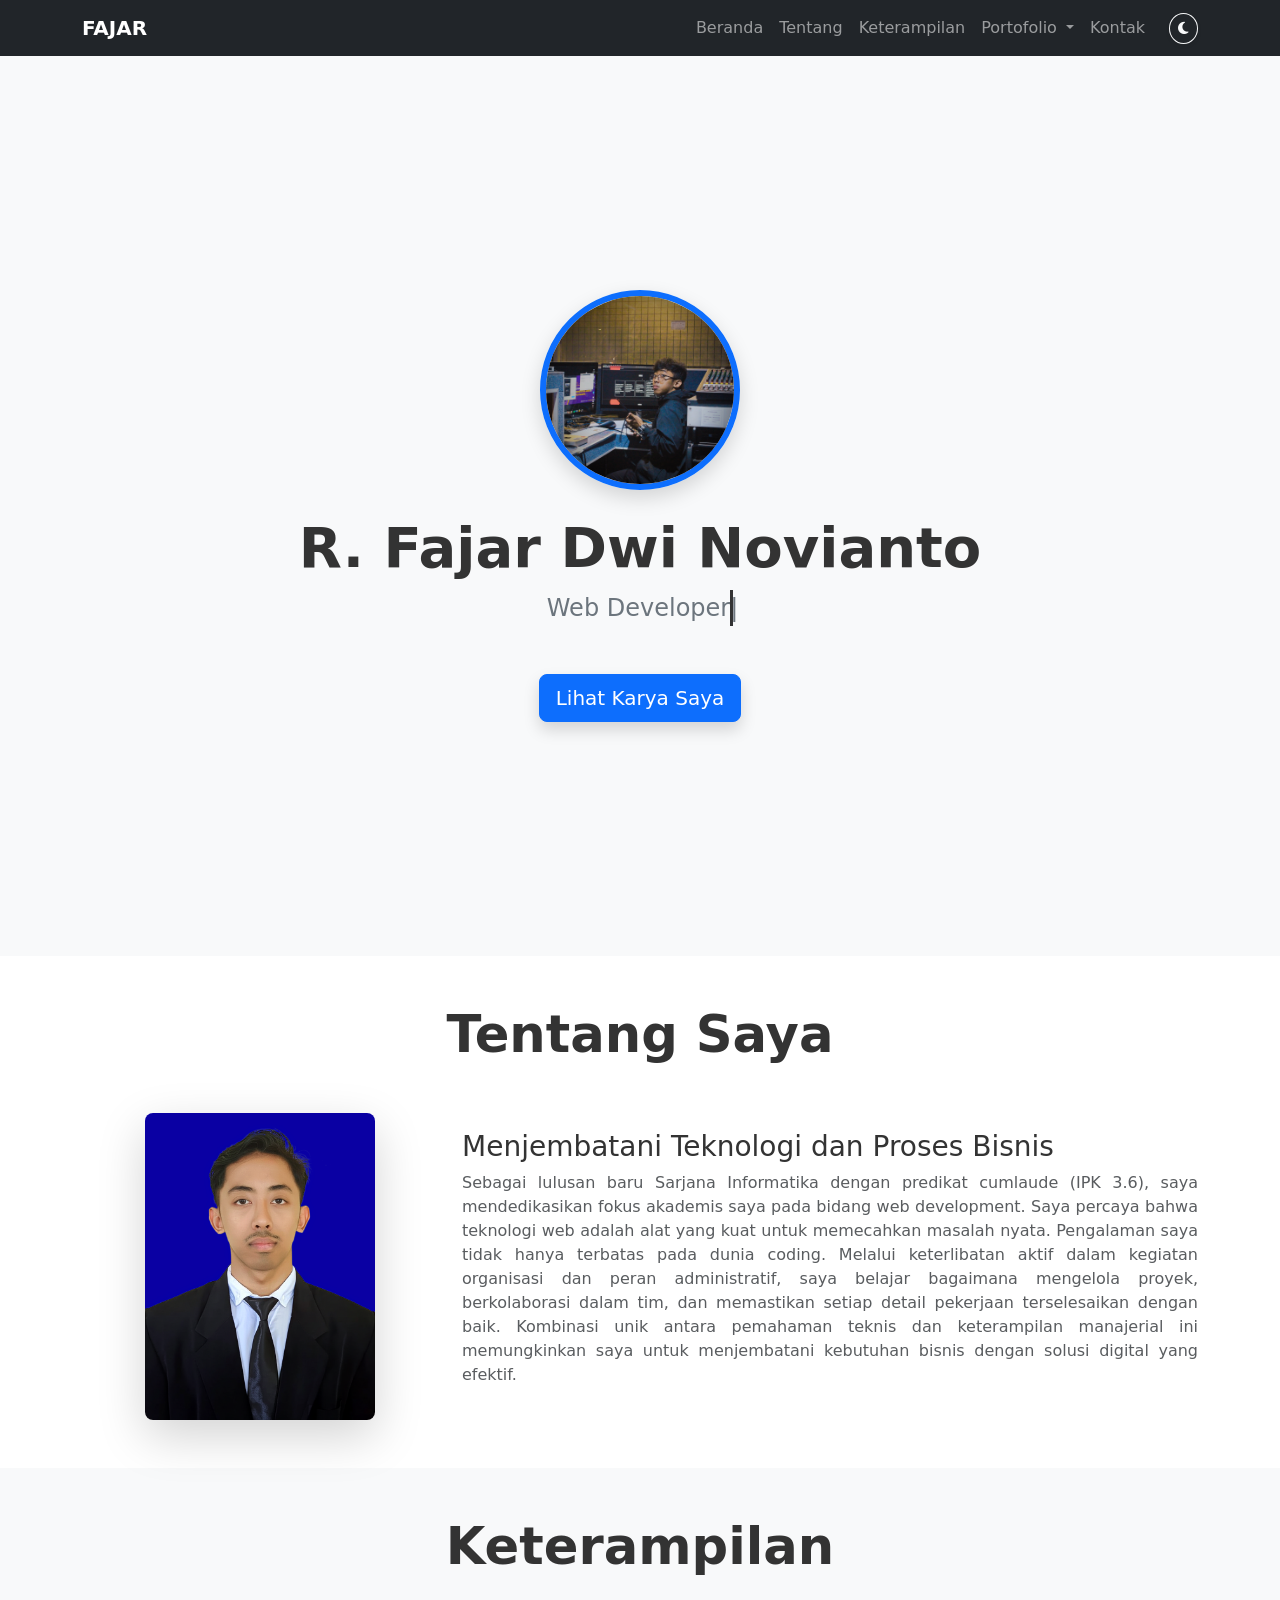
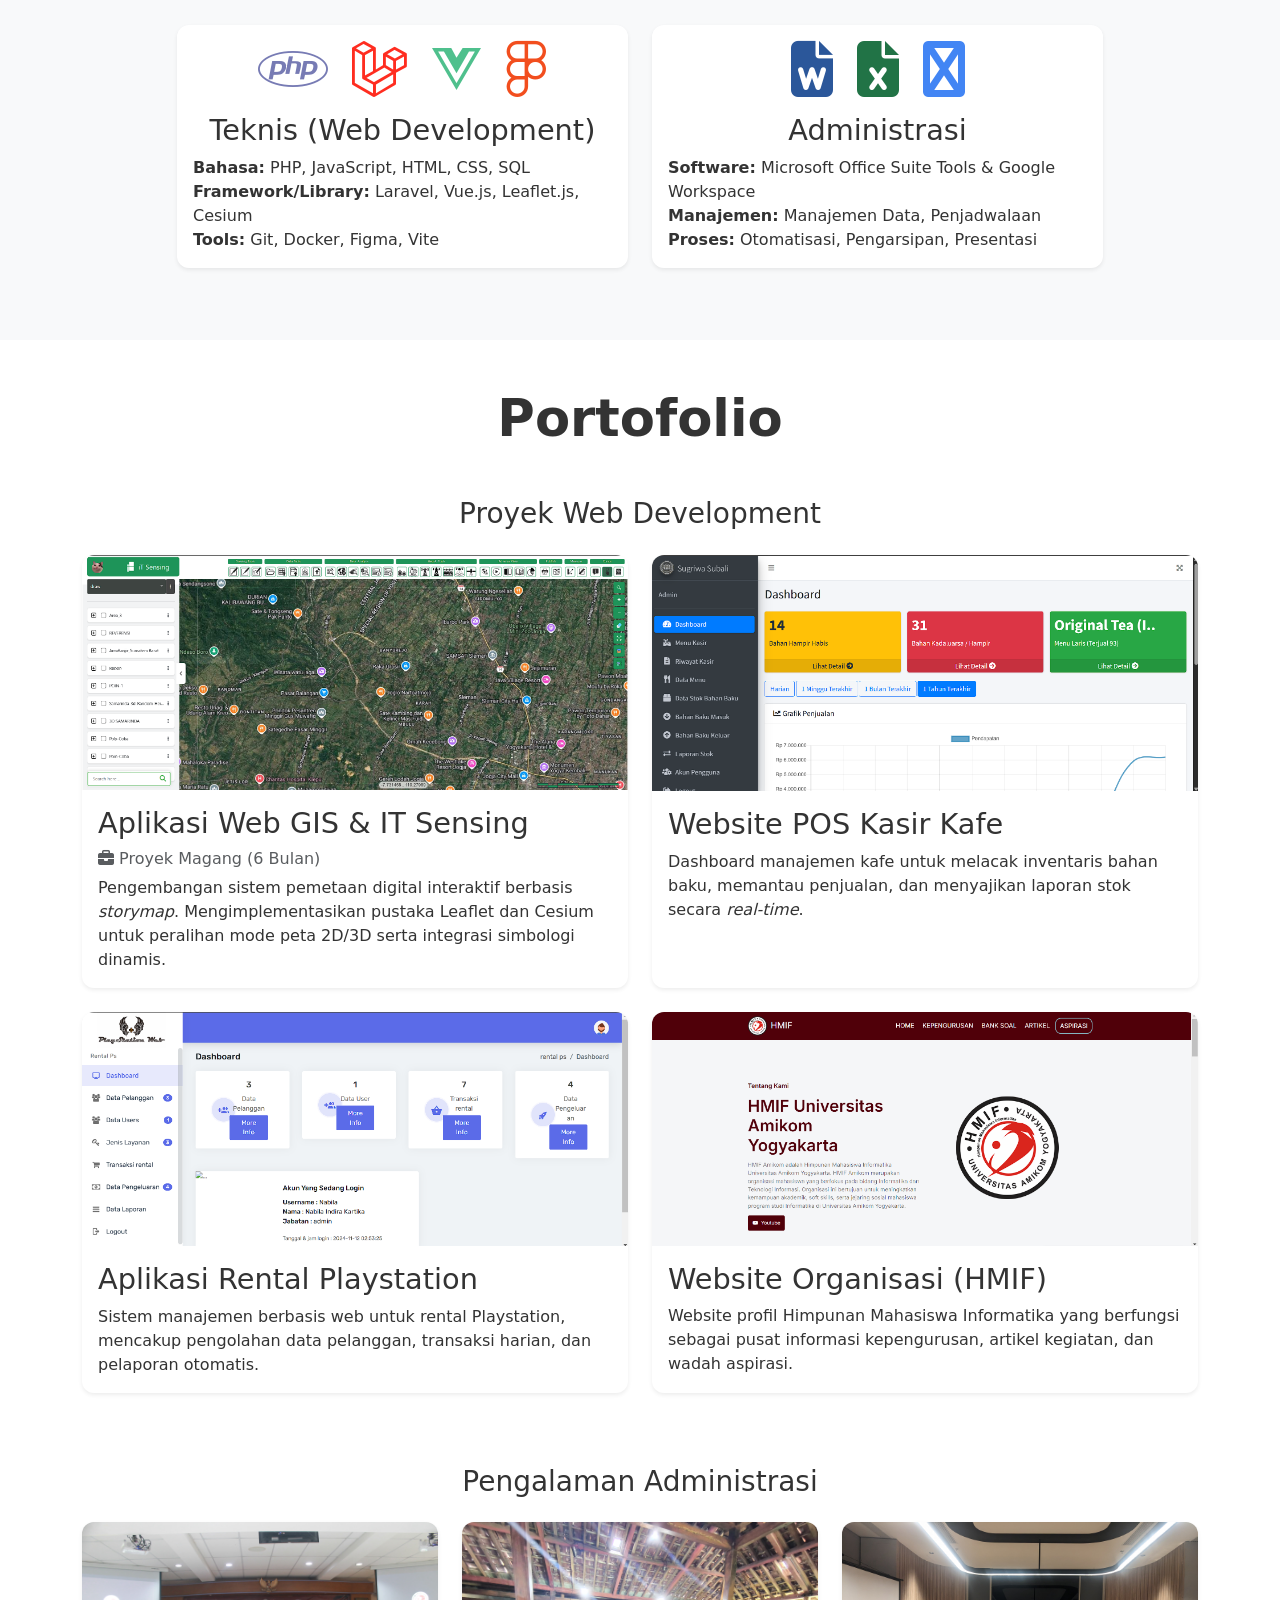
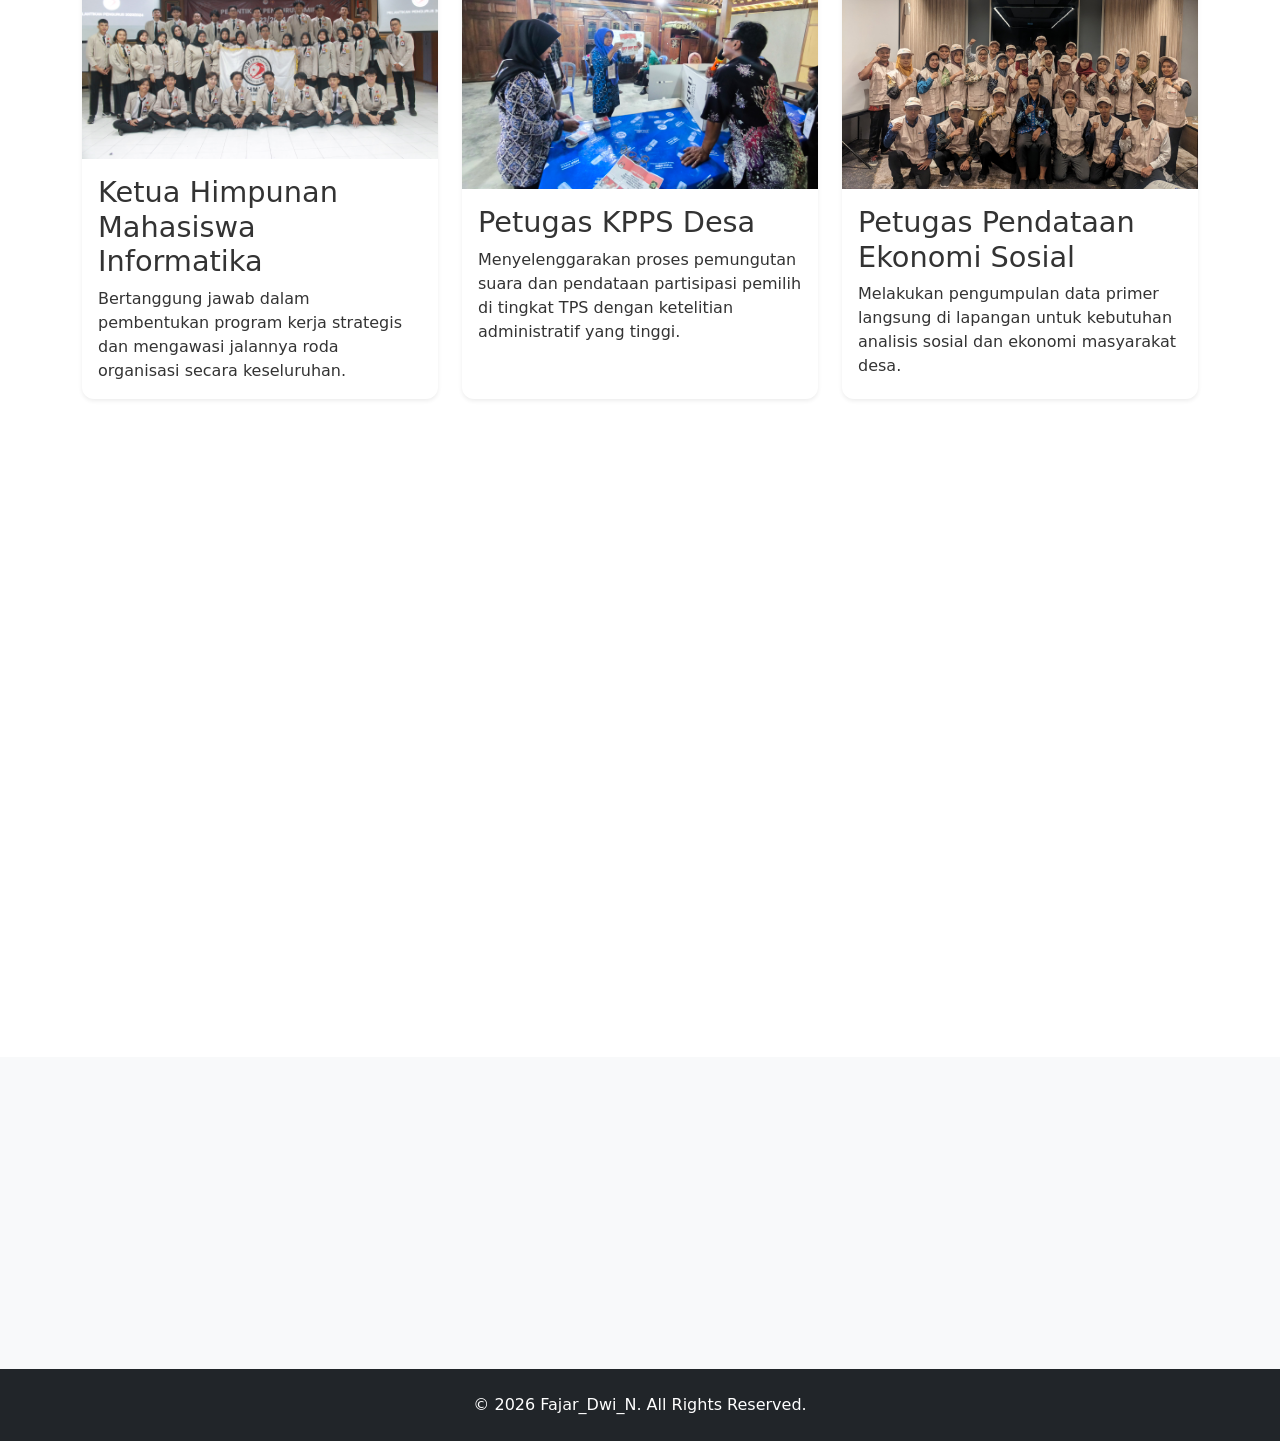
==== index.html @ c4f3c9c0 "date" ====
<!DOCTYPE html>
<html lang="id">
<head>
    <meta charset="UTF-8">
    <meta name="viewport" content="width=device-width, initial-scale=1.0">
    <link href="https://cdn.jsdelivr.net/npm/bootstrap@5.3.3/dist/css/bootstrap.min.css" rel="stylesheet">
    <link rel="stylesheet" href="style.css">
    <link rel="stylesheet" href="https://cdnjs.cloudflare.com/ajax/libs/font-awesome/6.5.2/css/all.min.css">
    <link rel="stylesheet" href="https://unpkg.com/aos@next/dist/aos.css" />
    <title>Portofolio Fajar</title>
    <link rel="icon" type="image/png" href="./img/fotoku.png">
</head>
<body>

    <nav class="navbar navbar-expand-lg navbar-dark fixed-top transition-all" id="mainNavbar">
        <div class="container">
            <a class="navbar-brand fw-bold" href="#hero">FAJAR</a>
            <button class="navbar-toggler" type="button" data-bs-toggle="collapse" data-bs-target="#navbarNav" aria-controls="navbarNav" aria-expanded="false" aria-label="Toggle navigation">
                <span class="navbar-toggler-icon"></span>
            </button>
            <div class="collapse navbar-collapse" id="navbarNav">
                <ul class="navbar-nav ms-auto align-items-center">
                    <li class="nav-item"><a class="nav-link" href="#hero">Beranda</a></li>
                    <li class="nav-item"><a class="nav-link" href="#about">Tentang</a></li>
                    <li class="nav-item"><a class="nav-link" href="#skills">Keterampilan</a></li>
                    <li class="nav-item dropdown">
                        <a class="nav-link dropdown-toggle" href="#" id="navbarDropdown" role="button" data-bs-toggle="dropdown" aria-expanded="false">
                            Portofolio
                        </a>
                        <ul class="dropdown-menu dropdown-menu-dark" aria-labelledby="navbarDropdown">
                            <li><a class="dropdown-item" href="#projects-web">Proyek Web</a></li>
                            <li><a class="dropdown-item" href="#projects-admin">Proyek Admin</a></li>
                            <li><a class="dropdown-item" href="#certificates">Sertifikat</a></li>
                        </ul>
                    </li>
                    <li class="nav-item"><a class="nav-link" href="#contact">Kontak</a></li>
                    <li class="nav-item ms-lg-3 mt-2 mt-lg-0">
                        <button id="theme-toggle" class="btn btn-outline-light btn-sm rounded-circle shadow-sm">
                            <i class="fa-solid fa-moon"></i>
                        </button>
                    </li>
                </ul>
            </div>
        </div>
    </nav>

    <section id="hero" class="text-center d-flex align-items-center" style="min-height: 100vh;">
        <div class="container" data-aos="fade-up" data-aos-duration="1000">
            <img src="./img/fotoku.png" alt="Foto Profil" class="profile-picture mb-3">
            <h1 class="display-4 fw-bold mt-2">R. Fajar Dwi Novianto</h1>
            <p class="lead text-secondary typing-container">
                <span id="typed-text"></span><span class="cursor">|</span>
            </p>
            <a href="#projects" class="btn btn-primary btn-lg mt-3 shadow">Lihat Karya Saya</a>
        </div>
    </section>

    <section id="about" class="py-5">
        <div class="container" data-aos="fade-right" data-aos-duration="1000">
            <h2 class="text-center mb-5">Tentang Saya</h2>
            <div class="row align-items-center">
                <div class="col-md-4 text-center mb-4 mb-md-0">
                    <img src="./img/Foto_Background biru.png" class="img-fluid rounded-3 shadow-lg" alt="Tentang Saya">
                </div>
                <div class="col-md-8">
                    <h3>Menjembatani Teknologi dan Proses Bisnis</h3>
                    <p class="text-muted custom-justify">Sebagai lulusan baru Sarjana Informatika dengan predikat cumlaude (IPK 3.6), saya mendedikasikan fokus akademis saya pada bidang web development. Saya percaya bahwa teknologi web adalah alat yang kuat untuk memecahkan masalah nyata. Pengalaman saya tidak hanya terbatas pada dunia coding. Melalui keterlibatan aktif dalam kegiatan organisasi dan peran administratif, saya belajar bagaimana mengelola proyek, berkolaborasi dalam tim, dan memastikan setiap detail pekerjaan terselesaikan dengan baik. Kombinasi unik antara pemahaman teknis dan keterampilan manajerial ini memungkinkan saya untuk menjembatani kebutuhan bisnis dengan solusi digital yang efektif.</p>
                </div>
            </div>
        </div>
    </section>

    <section id="skills" class="py-5 bg-custom-light">
        <div class="container">
            <h2 class="text-center mb-5" data-aos="fade-up">Keterampilan</h2>
            <div class="row justify-content-center">
                <div class="col-md-6 col-lg-5 mb-4" data-aos="zoom-in" data-aos-delay="100">
                    <div class="card shadow-sm h-100 text-center hover-card">
                        <div class="card-body">
                            <div class="skill-icons">
                                <i class="fa-brands fa-php"></i>
                                <i class="fa-brands fa-laravel"></i>
                                <i class="fa-brands fa-vuejs"></i>
                                <i class="fa-brands fa-figma"></i>
                            </div>
                            <h4 class="card-title mt-3">Teknis (Web Development)</h4>
                            <p class="card-text text-start">
                                <b>Bahasa:</b> PHP, JavaScript, HTML, CSS, SQL<br>
                                <b>Framework/Library:</b> Laravel, Vue.js, Leaflet.js, Cesium<br>
                                <b>Tools:</b> Git, Docker, Figma, Vite
                            </p>
                        </div>
                    </div>
                </div>
                <div class="col-md-6 col-lg-5 mb-4" data-aos="zoom-in" data-aos-delay="200">
                    <div class="card shadow-sm h-100 text-center hover-card">
                        <div class="card-body">
                            <div class="skill-icons">
                                <i class="fa-solid fa-file-word"></i>
                                <i class="fa-solid fa-file-excel"></i>
                                <i class="fa-solid fa-google-drive"></i>
                            </div>
                            <h4 class="card-title mt-3">Administrasi</h4>
                            <p class="card-text text-start">
                                <b>Software:</b> Microsoft Office Suite Tools & Google Workspace<br>
                                <b>Manajemen:</b> Manajemen Data, Penjadwalaan<br>
                                <b>Proses:</b> Otomatisasi, Pengarsipan, Presentasi
                            </p>
                        </div>
                    </div>
                </div>
            </div>
        </div>
    </section>

    <section id="projects" class="py-5">
        <div class="container">
            <h2 class="text-center mb-5" data-aos="fade-up">Portofolio</h2>

            <div id="projects-web" class="mb-5">
                <h3 class="text-center mb-4" data-aos="fade-right">Proyek Web Development</h3>
                <div class="row">
                    <div class="col-md-6 mb-4" data-aos="fade-up" data-aos-delay="100">
                        <div class="card shadow-sm h-100 hover-card border-primary">
                            <!-- <div class="card-header bg-primary text-white fw-bold">Unggulan</div> -->
                            <img src="./img/webgis.png" class="card-img-top" alt="Proyek Web GIS IT Sensing"> 
                            <div class="card-body">
                                <h5 class="card-title">Aplikasi Web GIS & IT Sensing</h5>
                                <h6 class="text-muted mb-2"><i class="fa-solid fa-briefcase"></i> Proyek Magang (6 Bulan)</h6>
                                <p class="card-text">Pengembangan sistem pemetaan digital interaktif berbasis <i>storymap</i>. Mengimplementasikan pustaka Leaflet dan Cesium untuk peralihan mode peta 2D/3D serta integrasi simbologi dinamis.</p>
                            </div>
                        </div>
                    </div>

                    <div class="col-md-6 mb-4" data-aos="fade-up" data-aos-delay="400">
                        <div class="card shadow-sm h-100 hover-card">
                            <img src="./img/Kafe_admin.png" class="card-img-top" alt="Proyek POS Kasir">
                            <div class="card-body">
                                <h5 class="card-title">Website POS Kasir Kafe</h5>
                                <p class="card-text">Dashboard manajemen kafe untuk melacak inventaris bahan baku, memantau penjualan, dan menyajikan laporan stok secara <i>real-time</i>.</p>
                            </div>
                        </div>
                    </div>

                    <div class="col-md-6 mb-4" data-aos="fade-up" data-aos-delay="200">
                        <div class="card shadow-sm h-100 hover-card">
                            <img src="./img/rental.png" class="card-img-top" alt="Proyek Website Rental PS">
                            <div class="card-body">
                                <h5 class="card-title">Aplikasi Rental Playstation</h5>
                                <p class="card-text">Sistem manajemen berbasis web untuk rental Playstation, mencakup pengolahan data pelanggan, transaksi harian, dan pelaporan otomatis.</p>
                            </div>
                        </div>
                    </div>

                    <div class="col-md-6 mb-4" data-aos="fade-up" data-aos-delay="300">
                        <div class="card shadow-sm h-100 hover-card">
                            <img src="./img/organisasi.png" class="card-img-top" alt="Website HMIF">
                            <div class="card-body">
                                <h5 class="card-title">Website Organisasi (HMIF)</h5>
                                <p class="card-text">Website profil Himpunan Mahasiswa Informatika yang berfungsi sebagai pusat informasi kepengurusan, artikel kegiatan, dan wadah aspirasi.</p>
                            </div>
                        </div>
                    </div>

                </div>
            </div>

            <div id="projects-admin" class="mb-5">
                <h3 class="text-center mb-4" data-aos="fade-right">Pengalaman Administrasi</h3>
                <div class="row justify-content-center">
                    <div class="col-md-4 mb-4" data-aos="fade-up" data-aos-delay="100">
                        <div class="card shadow-sm h-100 hover-card">
                            <img src="./img/HMIF.JPG" class="card-img-top" alt="Ketua HMIF">
                            <div class="card-body">
                                <h5 class="card-title">Ketua Himpunan Mahasiswa Informatika</h5>
                                <p class="card-text">Bertanggung jawab dalam pembentukan program kerja strategis dan mengawasi jalannya roda organisasi secara keseluruhan.</p>
                            </div>
                        </div>
                    </div>

                    <div class="col-md-4 mb-4" data-aos="fade-up" data-aos-delay="200">
                        <div class="card shadow-sm h-100 hover-card">
                            <img src="./img/KPPS.jpg" class="card-img-top" alt="Petugas KPPS">
                            <div class="card-body">
                                <h5 class="card-title">Petugas KPPS Desa</h5>
                                <p class="card-text">Menyelenggarakan proses pemungutan suara dan pendataan partisipasi pemilih di tingkat TPS dengan ketelitian administratif yang tinggi.</p>
                            </div>
                        </div>
                    </div>

                    <div class="col-md-4 mb-4" data-aos="fade-up" data-aos-delay="300">
                        <div class="card shadow-sm h-100 hover-card">
                            <img src="./img/Sipedet.jpg" class="card-img-top" alt="Petugas Pendataan">
                            <div class="card-body">
                                <h5 class="card-title">Petugas Pendataan Ekonomi Sosial</h5>
                                <p class="card-text">Melakukan pengumpulan data primer langsung di lapangan untuk kebutuhan analisis sosial dan ekonomi masyarakat desa.</p>
                            </div>
                        </div>
                    </div>
                </div>
            </div>

            <div id="certificates">
                <h3 class="text-center mb-4" data-aos="fade-right">Sertifikat & Pelatihan</h3>
                <div class="row justify-content-center">
                    <div class="col-md-4 mb-4" data-aos="fade-up" data-aos-delay="100">
                        <div class="card shadow-sm h-100 hover-card">
                            <img src="./img/office-lkp.png" class="card-img-top" alt="Sertifikat Office">
                            <div class="card-body">
                                <h5 class="card-title">Sertifikasi Microsoft Office Expert</h5>
                                <p class="card-text">LKP Borju Komputer - Memiliki kompetensi tingkat lanjut dalam pengoperasian Word, Excel, dan PowerPoint.</p>
                            </div>
                        </div>
                    </div>

                    <div class="col-md-4 mb-4" data-aos="fade-up" data-aos-delay="200">
                        <div class="card shadow-sm h-100 hover-card">
                            <img src="./img/Python course.png" class="card-img-top" alt="Sertifikat Python">
                            <div class="card-body">
                                <h5 class="card-title">Python 101 for Data Science</h5>
                                <p class="card-text">Cognitive Class - Menyelesaikan kursus dasar pemrograman Python yang difokuskan pada analisis data.</p>
                            </div>
                        </div>
                    </div>
                    
                    <div class="col-md-4 mb-4" data-aos="fade-up" data-aos-delay="300">
                        <div class="card shadow-sm h-100 hover-card">
                            <img src="./img/TOEFL-BEGINNER_page-0001.jpg" class="card-img-top" alt="Sertifikat English">
                            <div class="card-body">
                                <h5 class="card-title">Amikom English Proficiency Test</h5>
                                <p class="card-text">Universitas Amikom Yogyakarta - Pengukuran kemampuan bahasa Inggris tingkat dasar secara komprehensif.</p>
                            </div>
                        </div>
                    </div>
                </div>
            </div>

        </div>
    </section>

    <section id="contact" class="py-5 bg-custom-light text-center">
        <div class="container" data-aos="zoom-in">
            <h2 class="mb-4">Hubungi Saya</h2>
            <p class="lead">Silakan hubungi saya melalui email atau telepon.</p>
            <div class="d-flex justify-content-center gap-4 mt-4 flex-wrap">
                <p class="h4"><i class="fa-solid fa-envelope text-danger"></i> fajarraden9019@gmail.com</p>
                <p class="h4"><i class="fa-brands fa-whatsapp text-success"></i> <a href="https://wa.me/6281225061527" target="_blank" class="text-decoration-none">+6281225061527</a></p>
            </div>
            <button onclick="window.print()" class="btn btn-secondary mt-4 shadow-sm hover-btn no-print">
                <i class="fas fa-print"></i> Cetak Halaman
            </button>
        </div>
    </section>

    <footer class="py-4 bg-dark text-white text-center">
        <div class="container">
            <p class="mb-0">&copy; 2026 Fajar_Dwi_N. All Rights Reserved.</p>
        </div>
    </footer>

    <script src="https://cdn.jsdelivr.net/npm/bootstrap@5.3.3/dist/js/bootstrap.bundle.min.js"></script>
    <script src="https://unpkg.com/aos@next/dist/aos.js"></script>
    <script src="app.js"></script>
</body>
</html>
---- style.css ----
/* Custom CSS untuk Bootstrap Template */

body {
    /* Memberi jarak untuk fixed navbar */
    padding-top: 56px; 
}

#hero {
    background-color: #f8f9fa;
    padding: 2rem 0; /* Jarak atas-bawah dikurangi */
    text-align: center;
}

/* 2. Membuat Judul dan Subjudul Hero Lebih Rapi */
#hero h1 {
    font-size: 4rem; /* Sedikit mengecilkan judul utama */
}
#hero p.lead {
    font-size: 1.8rem; /* Menyesuaikan ukuran subjudul */
    margin-bottom: 2.5rem; /* Menambah jarak ke tombol */
}

.profile-picture {
    width: 180px;  /* Ukuran ideal untuk desktop */
    height: 180px; /* Ukuran ideal untuk desktop */
    border-radius: 50%;
    object-fit: cover;
    border: 6px solid white;
    box-shadow: 0 4px 10px rgba(0,0,0,0.1);
}

section {
    scroll-margin-top: 56px;
	padding: 6rem 0;
}

/* 4. Menyesuaikan Ukuran Judul Section */
h2.text-center.mb-5 {
    font-size: 3.2rem; /* Sedikit mengecilkan judul section */
    font-weight: 700;
}

/* 5. Merapikan Card pada Bagian Keterampilan */
#skills .card {
    border: none; /* Menghilangkan border agar lebih bersih */
}
#skills .card-title {
    font-size: 1.8rem; /* Menyamakan ukuran judul card */
}

/* 6. Merapikan Card pada Bagian Portofolio */
#projects .card {
    border: none;
}
#projects .card-title {
    font-size: 1.8rem;
}

/* Memperbaiki ukuran foto di bagian 'Tentang Saya' */
#about .col-md-4 img.img-fluid {
    max-width: 230px; /* Atur lebar maksimal foto */
    width: 100%; /* Pastikan tetap responsif */
    margin: 0 auto; /* Posisikan di tengah kolom */
}
#about p.text-muted {
    text-align: justify;
}

/* 7. Penyesuaian untuk Tampilan Mobile agar Lebih Rapi */
@media (max-width: 768px) {
    .profile-picture {
        width: 140px;
        height: 140px;
    }
	#hero {
        padding: 5rem 0;
    }
    #hero h1 {
        font-size: 3.2rem;
    }
    section {
        padding: 6rem 0;
    }
	#about .img-fluid {
        max-width: 280px !important;
    }
}

/* Fitur Dropdown On-Hover untuk Desktop */
@media (min-width: 992px) {
    .dropdown:hover .dropdown-menu {
        display: block;
        margin-top: 0; /* Menghilangkan jarak aneh saat muncul */
    }
}

/* -- Style untuk Ikon Keterampilan -- */

.skill-icons {
    font-size: 4rem; /* Ukuran ikon */
    display: flex;
    gap: 2rem; /* Jarak antar ikon */
    justify-content: center; /* Posisi di tengah card */
    margin-bottom: 1rem;
}

/* Warna-warna brand ikon (opsional tapi disarankan) */
.skill-icons .fa-php { color: #777BB4; }
.skill-icons .fa-laravel { color: #FF2D20; }
.skill-icons .fa-vuejs { color: #4FC08D; }
.skill-icons .fa-figma { color: #F24E1E; }
.skill-icons .fa-file-word { color: #2B579A; }
.skill-icons .fa-file-excel { color: #217346; }
.skill-icons .fa-file-powerpoint { color: #D24726; }
.skill-icons .fa-google-drive { color: #4285F4; }
.skill-icons .fa-video { color: #000000; } /* Ikon untuk Capcut */
.skill-icons .fa-palette { color: #FF9A00; } /* Ikon untuk Illustrator */
.skill-icons .fa-pen-ruler { color: #31A8FF; } /* Ikon untuk Photoshop */

/* -- Style Khusus untuk Mencetak Halaman -- */
@media print {

    /* Sembunyikan elemen yang tidak perlu dicetak */
    .navbar, 
    #hero .btn, 
    #contact .no-print, 
    footer {
        display: none !important;
    }

    /* Atur ulang layout dasar untuk kertas */
    body {
        padding-top: 0 !important;
        font-size: 11pt; /* Ukuran font yang ideal untuk cetak */
    }

    /* Pastikan semua latar belakang putih dan teks hitam */
    section, .card, body {
        background-color: #ffffff !important;
        box-shadow: none !important;
        color: #000000 !important;
    }
    
    h1, h2, h3, h4, h5, p, b, li, a {
        color: #000000 !important;
    }
    
    /* Atur ulang padding section agar tidak terlalu boros tempat */
    section {
        padding: 2rem 0 !important;
        scroll-margin-top: 0;
    }

    /* Mengatur agar gambar tidak pecah dan proporsional */
    img {
        max-width: 100% !important;
        page-break-inside: avoid; /* Mencegah gambar terpotong di antara halaman */
    }
    
    /* Mengatur agar card tidak terpotong antar halaman */
    .card {
        border: 1px solid #ddd !important; /* Tambahkan border tipis agar card terlihat */
        page-break-inside: avoid;
    }
    
    /* Menampilkan URL dari link agar bisa diakses dari dokumen cetak */
    a[href^="http"]:after, a[href^="https"]:after {
        content: " (" attr(href) ")";
        font-size: 0.8rem;
        color: #555 !important;
    }
    
    a[href^="https://wa.me"]:after {
        content: ""; /* Jangan tampilkan link untuk WhatsApp */
    }
}

/* --- VARIABLES UNTUK DARK/LIGHT MODE --- */
:root {
    --bg-color: #ffffff;
    --text-color: #333333;
    --bg-light: #f8f9fa;
    --card-bg: #ffffff;
    --nav-bg: rgba(33, 37, 41, 1); /* Dark navbar awal */
}

body.dark-mode {
    --bg-color: #121212;
    --text-color: #e0e0e0;
    --bg-light: #1e1e1e;
    --card-bg: #2d2d2d;
    --nav-bg: rgba(18, 18, 18, 1);
}

body {
    padding-top: 56px; 
    background-color: var(--bg-color);
    color: var(--text-color);
    transition: background-color 0.3s ease, color 0.3s ease;
}

/* Teks Muted pada Dark Mode */
body.dark-mode .text-muted, body.dark-mode .text-secondary {
    color: #a0a0a0 !important;
}

/* Background Custom menyesuaikan Tema */
.bg-custom-light {
    background-color: var(--bg-light);
    transition: background-color 0.3s ease;
}

/* --- GLASSMORPHISM NAVBAR --- */
.navbar {
    transition: background-color 0.4s ease, backdrop-filter 0.4s ease, box-shadow 0.4s ease;
    background-color: var(--nav-bg) !important;
}

.navbar.scrolled {
    background-color: rgba(33, 37, 41, 0.75) !important;
    backdrop-filter: blur(10px); /* Efek Kaca Buram */
    -webkit-backdrop-filter: blur(10px);
    box-shadow: 0 4px 15px rgba(0,0,0,0.1);
}

body.dark-mode .navbar.scrolled {
    background-color: rgba(18, 18, 18, 0.8) !important;
}

#hero {
    background-color: var(--bg-light);
    padding: 2rem 0;
    text-align: center;
    transition: background-color 0.3s ease;
}

#hero h1 { font-size: 3.5rem; }
#hero p.lead { font-size: 1.5rem; margin-bottom: 2rem; }

/* Efek Mengetik */
.typing-container {
    min-height: 35px; /* Mencegah layout melompat */
}
.cursor {
    display: inline-block;
    width: 3px;
    background-color: var(--text-color);
    animation: blink 0.7s infinite;
}
@keyframes blink {
    0%, 100% { opacity: 1; }
    50% { opacity: 0; }
}

.profile-picture {
    width: 200px; 
    height: 200px;
    border-radius: 50%;
    object-fit: cover;
    border: 6px solid #0d6efd; /* Diubah agar lebih menonjol */
    box-shadow: 0 8px 20px rgba(0,0,0,0.15);
    transition: transform 0.4s ease;
}
.profile-picture:hover {
    transform: scale(1.05); /* Zoom in saat dihover */
}

section {
    scroll-margin-top: 70px;
    padding: 6rem 0;
}

/* --- EFEK HOVER PADA KARTU (MICRO-INTERACTION) --- */
.card {
    background-color: var(--card-bg);
    color: var(--text-color);
    border: none;
    border-radius: 12px;
    transition: transform 0.3s ease, box-shadow 0.3s ease, background-color 0.3s ease;
    overflow: hidden;
}
.hover-card:hover {
    transform: translateY(-10px);
    box-shadow: 0 15px 30px rgba(0,0,0,0.15) !important;
}
body.dark-mode .hover-card:hover {
    box-shadow: 0 15px 30px rgba(0,0,0,0.5) !important;
}

/* Penyesuaian Ikon */
.skill-icons {
    font-size: 3.5rem;
    display: flex;
    gap: 1.5rem;
    justify-content: center;
    margin-bottom: 1rem;
}
.skill-icons i {
    transition: transform 0.3s cubic-bezier(0.175, 0.885, 0.32, 1.275);
}
.skill-icons i:hover {
    transform: translateY(-10px) scale(1.1); /* Efek melompat saat dihover */
}

.skill-icons .fa-php { color: #777BB4; }
.skill-icons .fa-laravel { color: #FF2D20; }
.skill-icons .fa-vuejs { color: #4FC08D; }
.skill-icons .fa-figma { color: #F24E1E; }
/* ... (Warna ikon lainnya tetap sama) ... */

.custom-justify { text-align: justify; }

/* Fitur Dropdown On-Hover untuk Desktop */
@media (min-width: 992px) {
    .dropdown:hover .dropdown-menu {
        display: block;
        margin-top: 0; 
        animation: fadeIn 0.3s ease;
    }
}
@keyframes fadeIn {
    from { opacity: 0; transform: translateY(10px); }
    to { opacity: 1; transform: translateY(0); }
}

/* -- Print Styles (Tetap sama seperti milik Anda sebelumnya) -- */
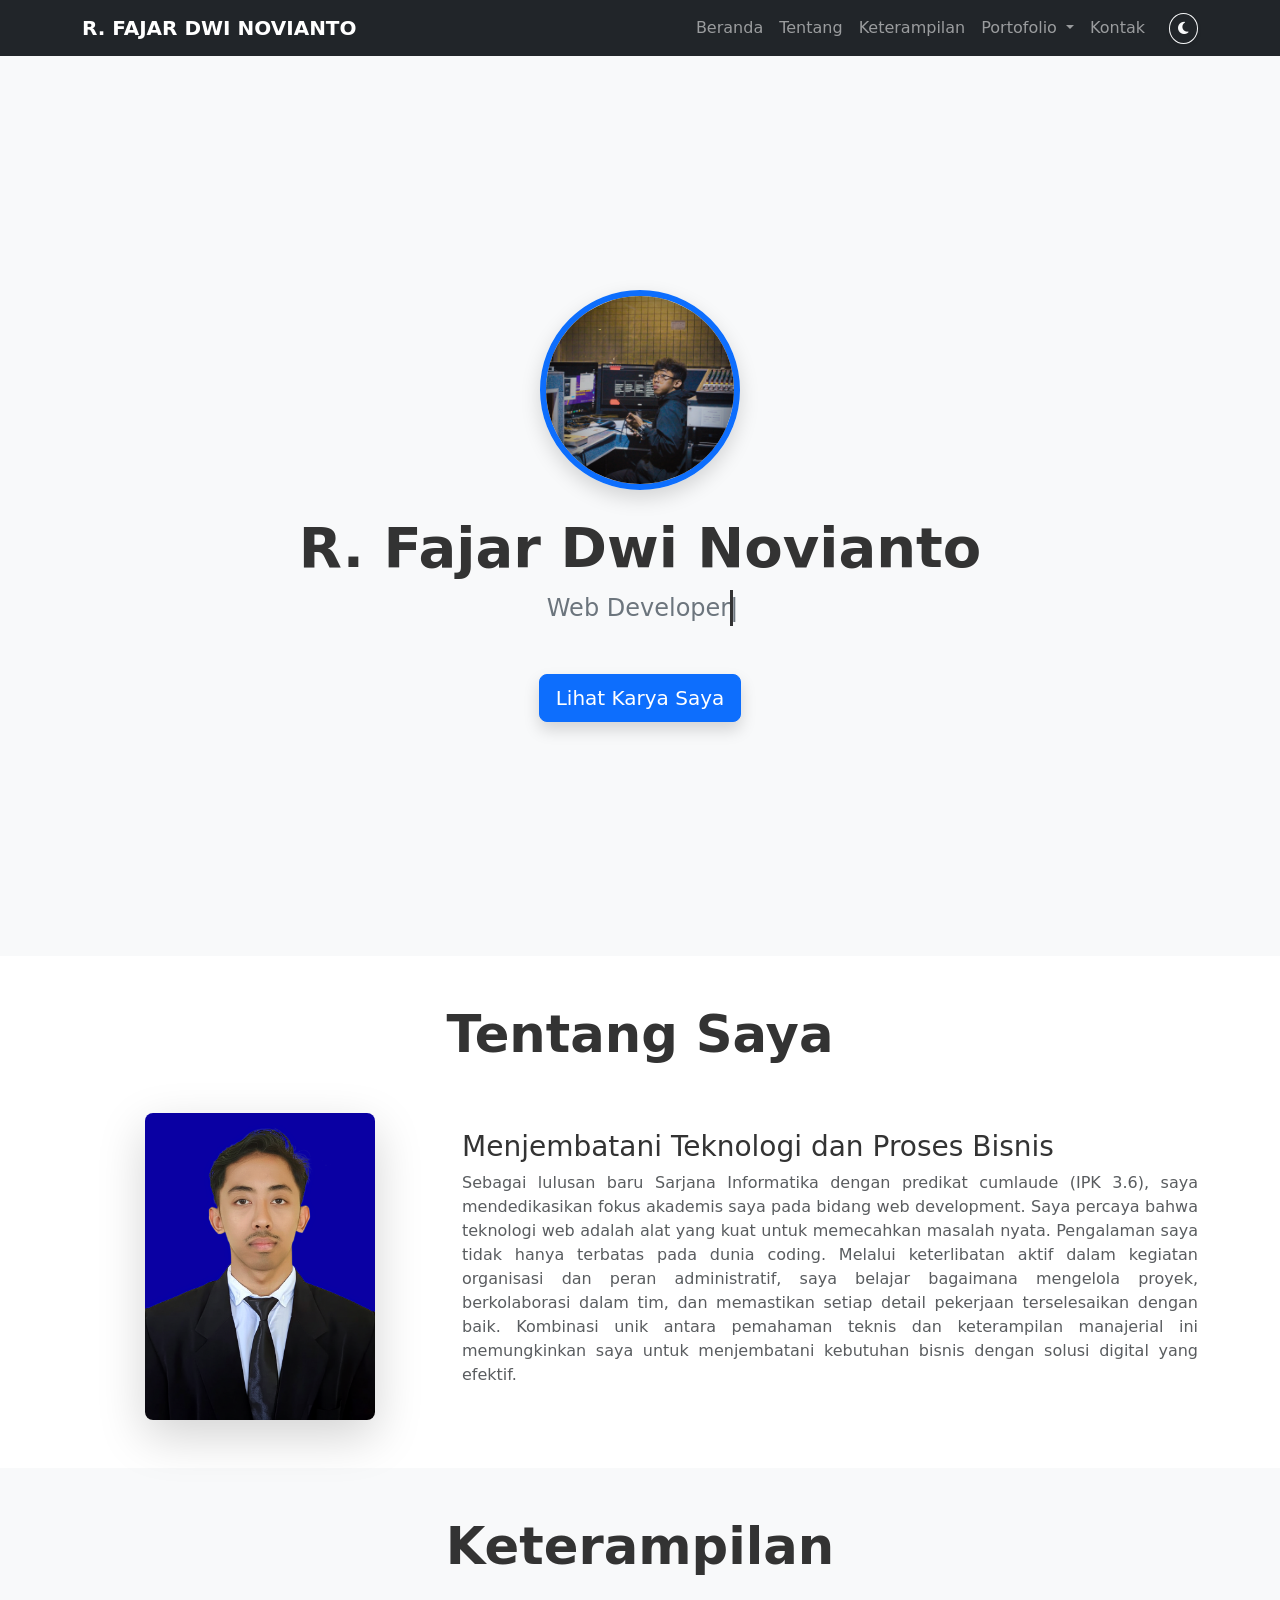
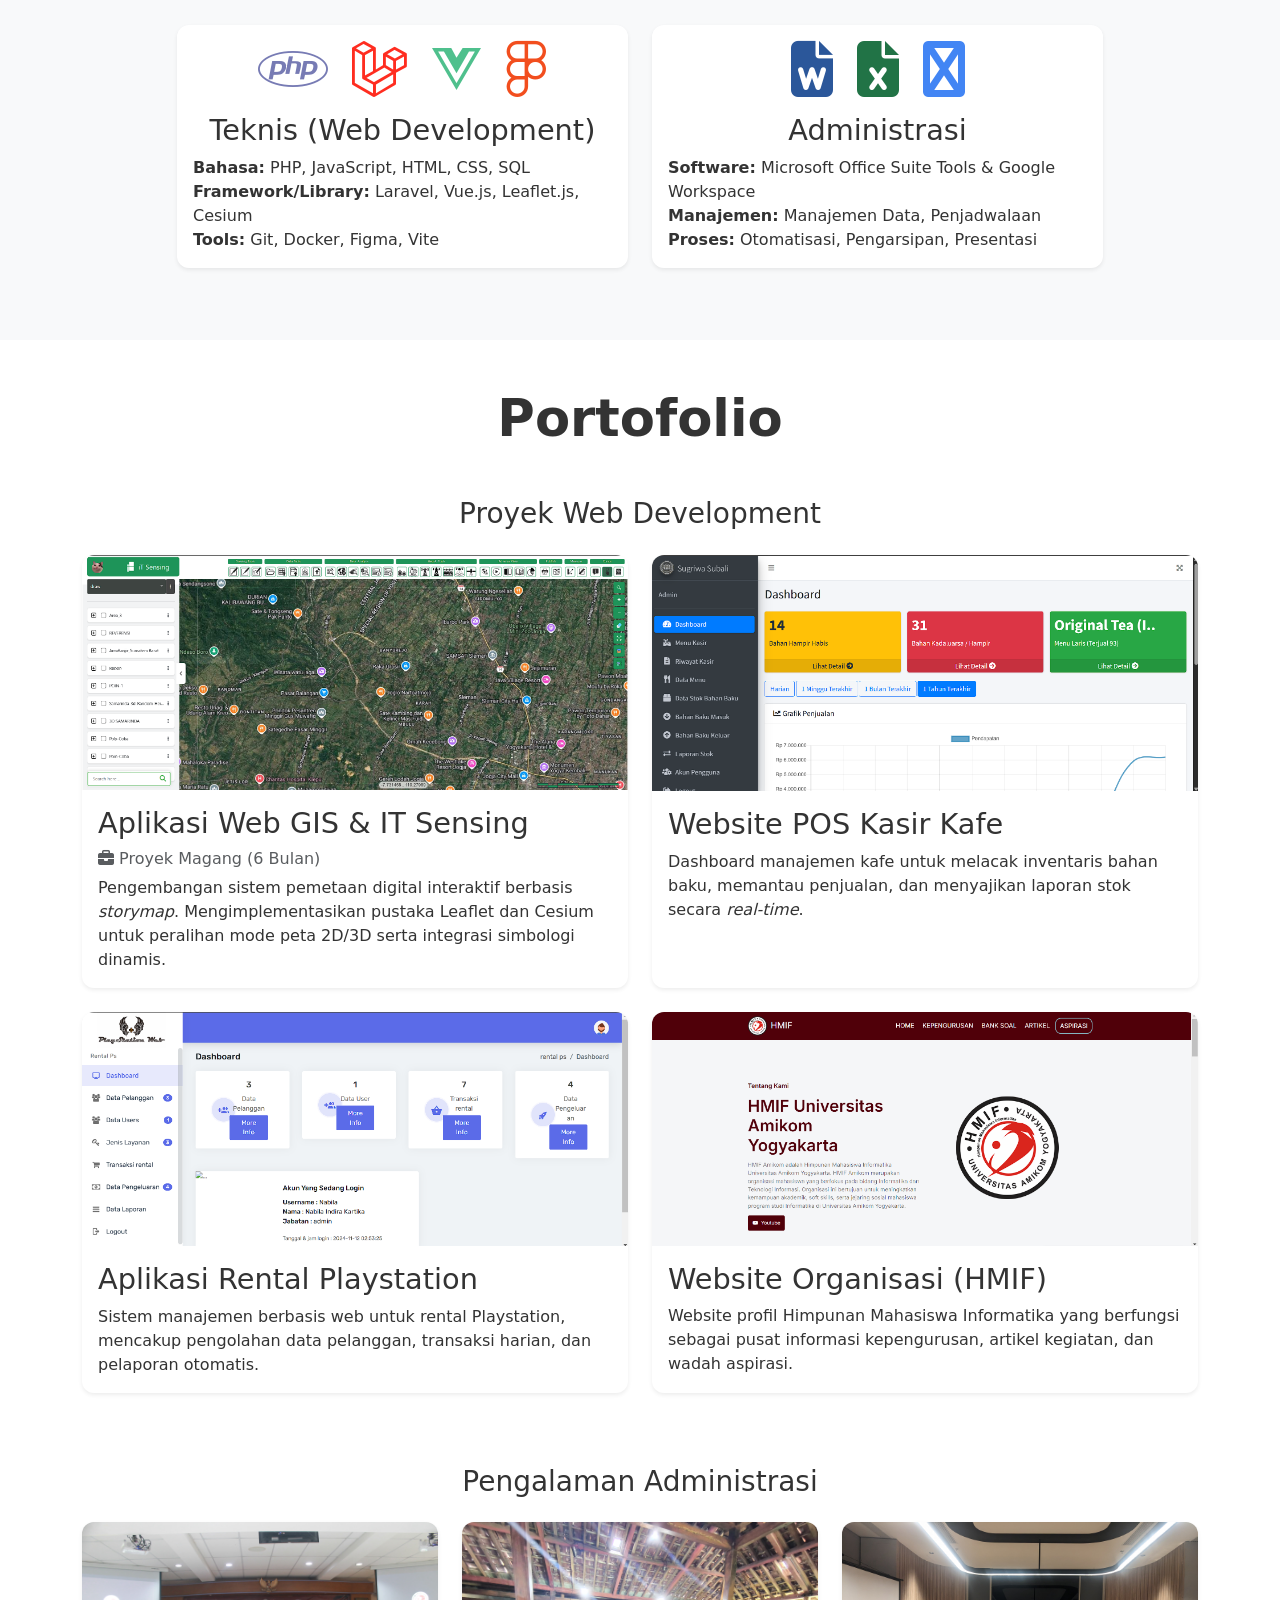
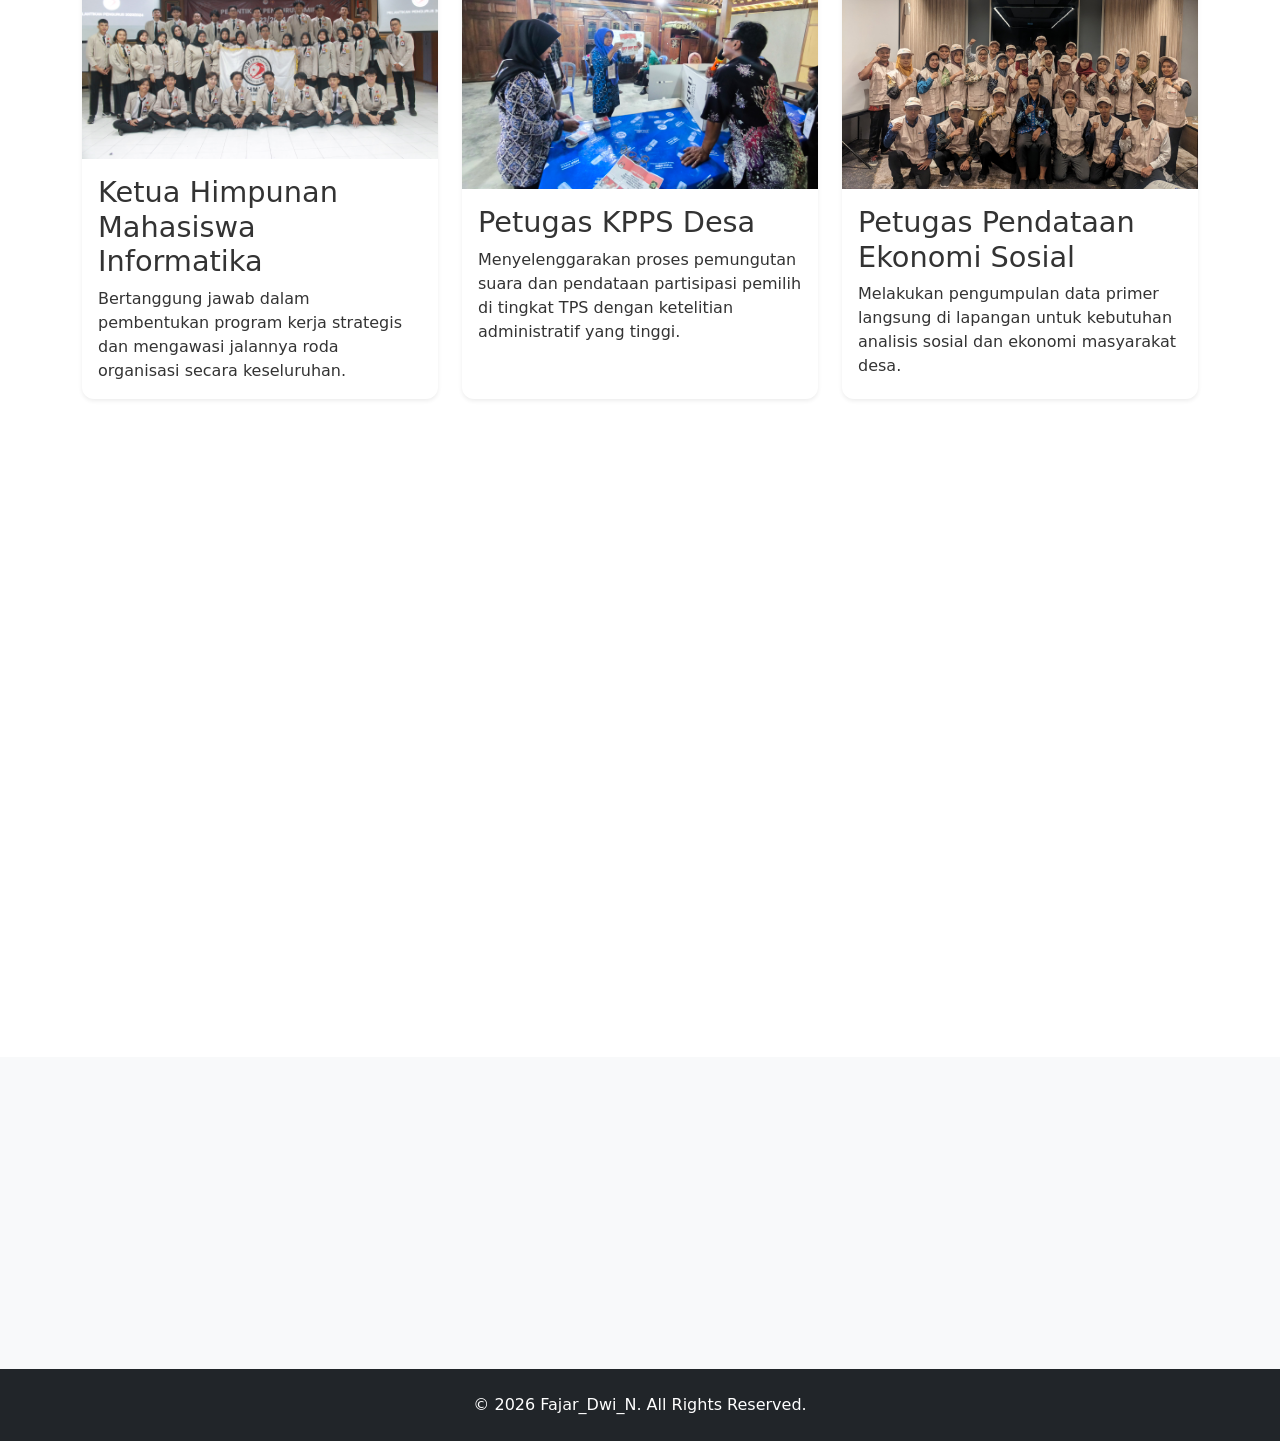
==== commit 59b2b639: "coba rubah 1" ====
--- a/index.html
+++ b/index.html
@@ -14,7 +14,7 @@
 
     <nav class="navbar navbar-expand-lg navbar-dark fixed-top transition-all" id="mainNavbar">
         <div class="container">
-            <a class="navbar-brand fw-bold" href="#hero">FAJAR</a>
+            <a class="navbar-brand fw-bold" href="#hero">R. FAJAR DWI NOVIANTO</a>
             <button class="navbar-toggler" type="button" data-bs-toggle="collapse" data-bs-target="#navbarNav" aria-controls="navbarNav" aria-expanded="false" aria-label="Toggle navigation">
                 <span class="navbar-toggler-icon"></span>
             </button>
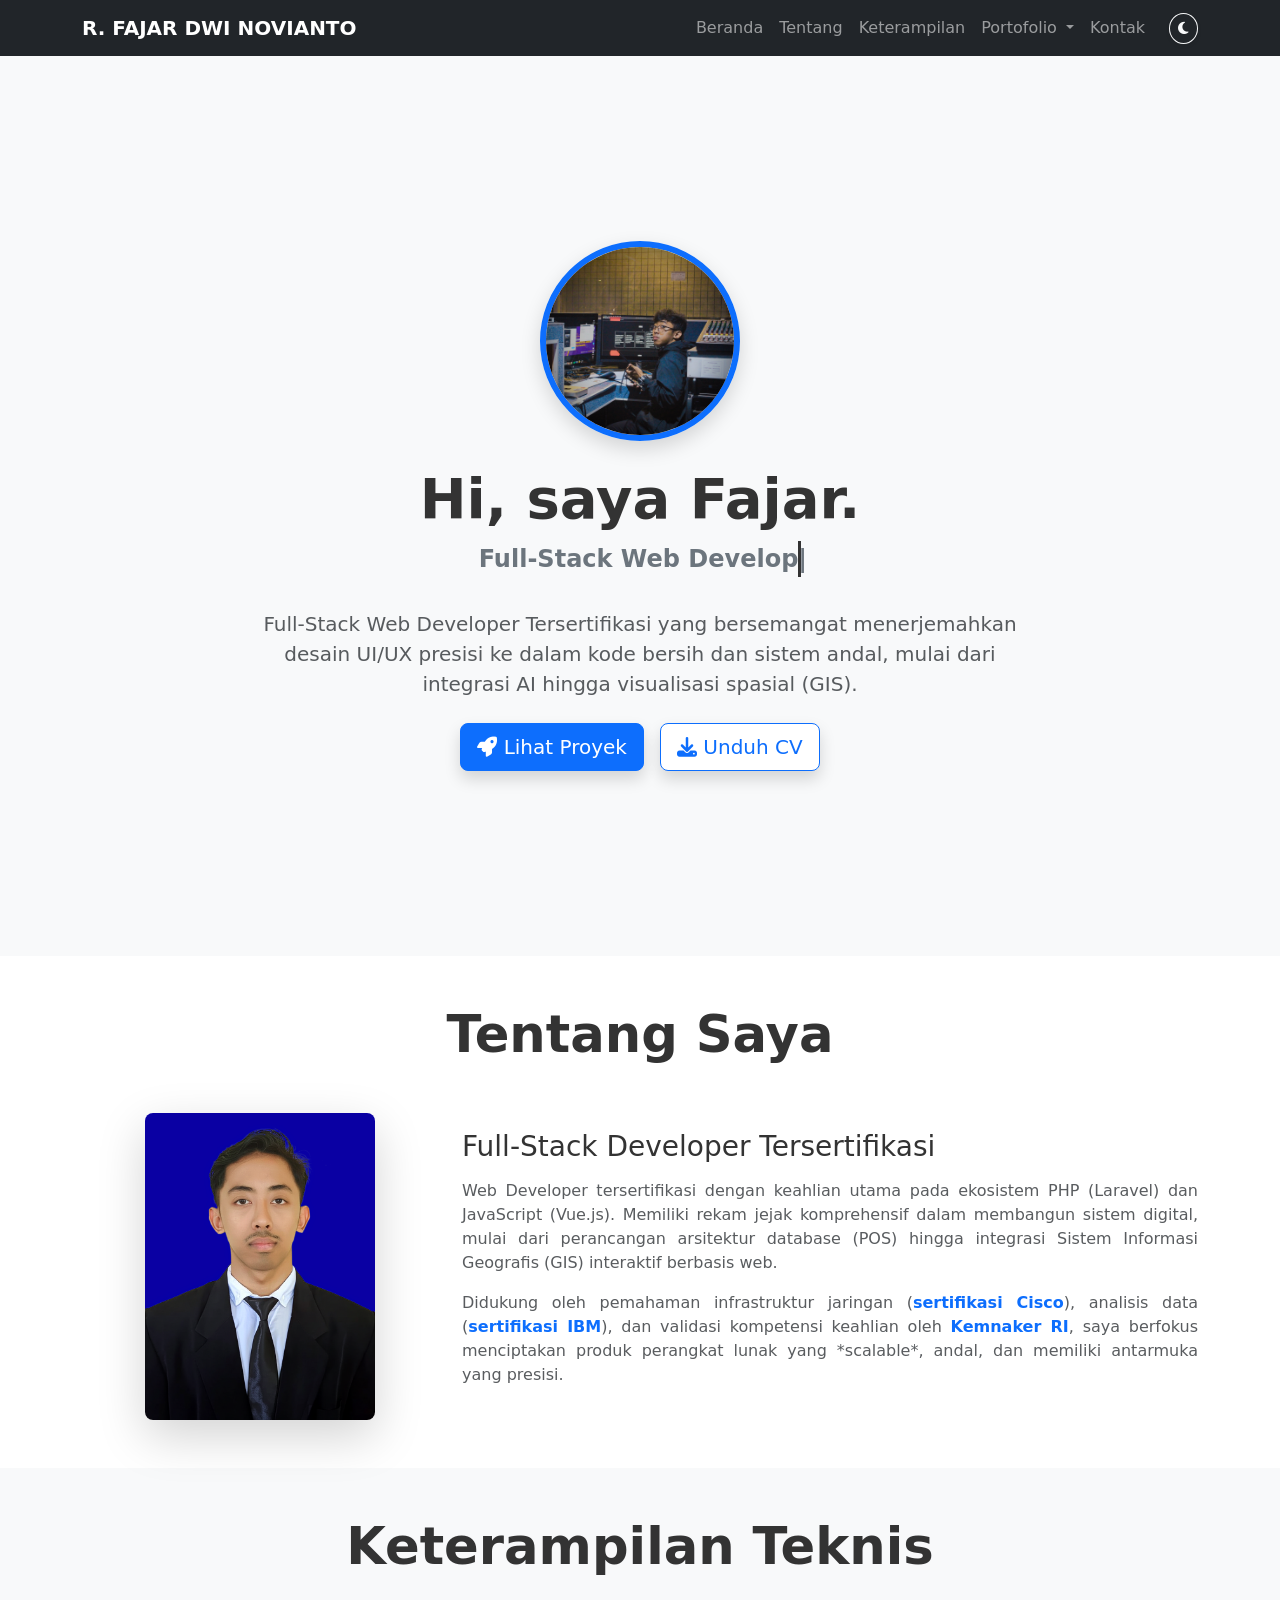
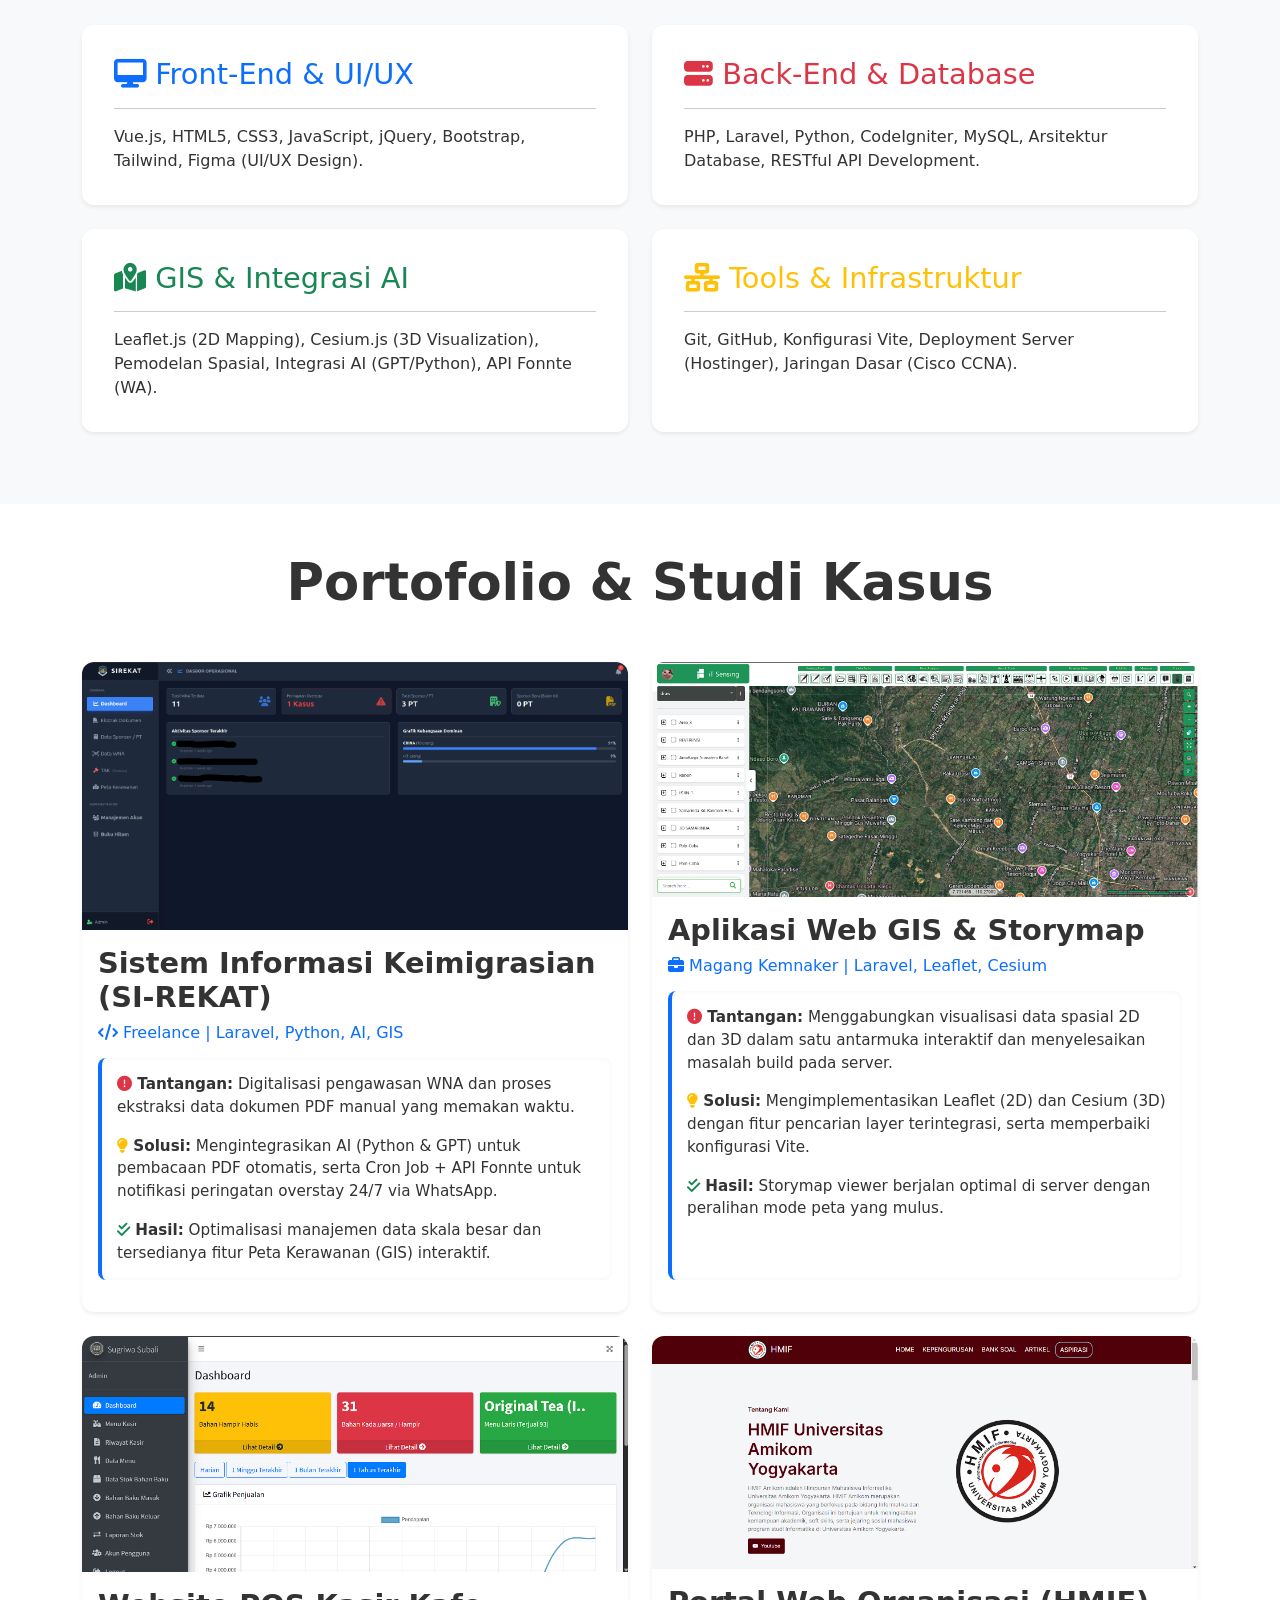
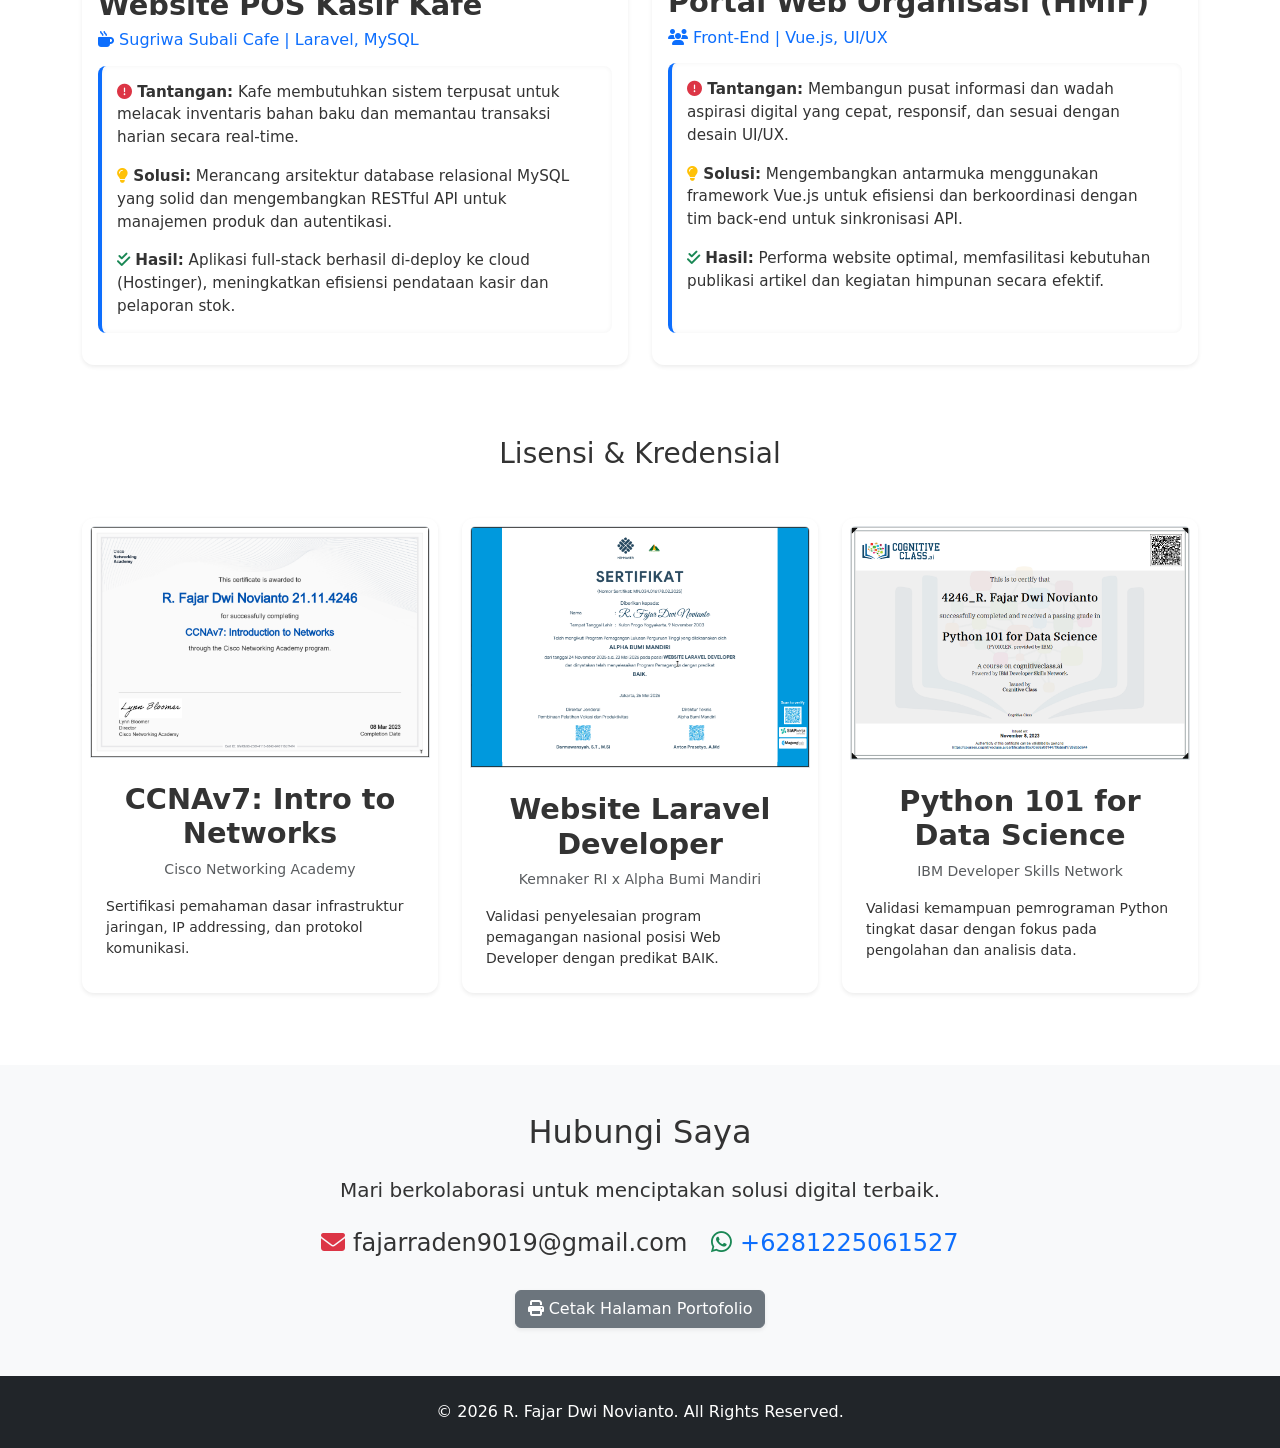
==== commit b6ca6866: "push perubahan dari linux" ====
--- a/index.html
+++ b/index.html
@@ -29,7 +29,7 @@
                         </a>
                         <ul class="dropdown-menu dropdown-menu-dark" aria-labelledby="navbarDropdown">
                             <li><a class="dropdown-item" href="#projects-web">Proyek Web</a></li>
-                            <li><a class="dropdown-item" href="#projects-admin">Proyek Admin</a></li>
+                            <!-- <li><a class="dropdown-item" href="#projects-admin">Proyek Admin</a></li> -->
                             <li><a class="dropdown-item" href="#certificates">Sertifikat</a></li>
                         </ul>
                     </li>
@@ -47,11 +47,18 @@
     <section id="hero" class="text-center d-flex align-items-center" style="min-height: 100vh;">
         <div class="container" data-aos="fade-up" data-aos-duration="1000">
             <img src="./img/fotoku.png" alt="Foto Profil" class="profile-picture mb-3">
-            <h1 class="display-4 fw-bold mt-2">R. Fajar Dwi Novianto</h1>
-            <p class="lead text-secondary typing-container">
+            <h1 class="display-4 fw-bold mt-2">Hi, saya Fajar.</h1>
+            <p class="lead text-secondary typing-container fw-semibold">
                 <span id="typed-text"></span><span class="cursor">|</span>
             </p>
-            <a href="#projects" class="btn btn-primary btn-lg mt-3 shadow">Lihat Karya Saya</a>
+            <p class="mt-3 text-muted fs-5 d-none d-md-block mx-auto" style="max-width: 800px;">
+                Full-Stack Web Developer Tersertifikasi yang bersemangat menerjemahkan desain UI/UX presisi ke dalam kode bersih dan sistem andal, mulai dari integrasi AI hingga visualisasi spasial (GIS).
+            </p>
+            <div class="d-flex justify-content-center gap-3 mt-4 flex-wrap">
+                <a href="#projects" class="btn btn-primary btn-lg shadow"><i class="fa-solid fa-rocket"></i> Lihat Proyek</a>
+                <!-- Ganti nama file CV dengan file PDF aslimu -->
+                <a href="./file/CV_Fajar_Dwi_Novianto.pdf" target="_blank" class="btn btn-outline-primary btn-lg shadow bg-white dark-btn-fix"><i class="fa-solid fa-download"></i> Unduh CV</a>
+            </div>
         </div>
     </section>
 
@@ -63,8 +70,13 @@
                     <img src="./img/Foto_Background biru.png" class="img-fluid rounded-3 shadow-lg" alt="Tentang Saya">
                 </div>
                 <div class="col-md-8">
-                    <h3>Menjembatani Teknologi dan Proses Bisnis</h3>
-                    <p class="text-muted custom-justify">Sebagai lulusan baru Sarjana Informatika dengan predikat cumlaude (IPK 3.6), saya mendedikasikan fokus akademis saya pada bidang web development. Saya percaya bahwa teknologi web adalah alat yang kuat untuk memecahkan masalah nyata. Pengalaman saya tidak hanya terbatas pada dunia coding. Melalui keterlibatan aktif dalam kegiatan organisasi dan peran administratif, saya belajar bagaimana mengelola proyek, berkolaborasi dalam tim, dan memastikan setiap detail pekerjaan terselesaikan dengan baik. Kombinasi unik antara pemahaman teknis dan keterampilan manajerial ini memungkinkan saya untuk menjembatani kebutuhan bisnis dengan solusi digital yang efektif.</p>
+                    <h3>Full-Stack Developer Tersertifikasi</h3>
+                    <p class="text-muted custom-justify mt-3">
+                        Web Developer tersertifikasi dengan keahlian utama pada ekosistem PHP (Laravel) dan JavaScript (Vue.js). Memiliki rekam jejak komprehensif dalam membangun sistem digital, mulai dari perancangan arsitektur database (POS) hingga integrasi Sistem Informasi Geografis (GIS) interaktif berbasis web.
+                    </p>
+                    <p class="text-muted custom-justify">
+                        Didukung oleh pemahaman infrastruktur jaringan (<a href="https://www.netacad.com/" target="_blank" class="text-decoration-none fw-bold">sertifikasi Cisco</a>), analisis data (<a href="https://cognitiveclass.ai/" target="_blank" class="text-decoration-none fw-bold">sertifikasi IBM</a>), dan validasi kompetensi keahlian oleh <a href="https://kemnaker.go.id/" target="_blank" class="text-decoration-none fw-bold">Kemnaker RI</a>, saya berfokus menciptakan produk perangkat lunak yang *scalable*, andal, dan memiliki antarmuka yang presisi.
+                    </p>
                 </div>
             </div>
         </div>
@@ -72,39 +84,52 @@
 
     <section id="skills" class="py-5 bg-custom-light">
         <div class="container">
-            <h2 class="text-center mb-5" data-aos="fade-up">Keterampilan</h2>
+            <h2 class="text-center mb-5" data-aos="fade-up">Keterampilan Teknis</h2>
             <div class="row justify-content-center">
-                <div class="col-md-6 col-lg-5 mb-4" data-aos="zoom-in" data-aos-delay="100">
-                    <div class="card shadow-sm h-100 text-center hover-card">
-                        <div class="card-body">
-                            <div class="skill-icons">
-                                <i class="fa-brands fa-php"></i>
-                                <i class="fa-brands fa-laravel"></i>
-                                <i class="fa-brands fa-vuejs"></i>
-                                <i class="fa-brands fa-figma"></i>
-                            </div>
-                            <h4 class="card-title mt-3">Teknis (Web Development)</h4>
-                            <p class="card-text text-start">
-                                <b>Bahasa:</b> PHP, JavaScript, HTML, CSS, SQL<br>
-                                <b>Framework/Library:</b> Laravel, Vue.js, Leaflet.js, Cesium<br>
-                                <b>Tools:</b> Git, Docker, Figma, Vite
-                            </p>
-                        </div>
-                    </div>
-                </div>
-                <div class="col-md-6 col-lg-5 mb-4" data-aos="zoom-in" data-aos-delay="200">
-                    <div class="card shadow-sm h-100 text-center hover-card">
-                        <div class="card-body">
-                            <div class="skill-icons">
-                                <i class="fa-solid fa-file-word"></i>
-                                <i class="fa-solid fa-file-excel"></i>
-                                <i class="fa-solid fa-google-drive"></i>
-                            </div>
-                            <h4 class="card-title mt-3">Administrasi</h4>
-                            <p class="card-text text-start">
-                                <b>Software:</b> Microsoft Office Suite Tools & Google Workspace<br>
-                                <b>Manajemen:</b> Manajemen Data, Penjadwalaan<br>
-                                <b>Proses:</b> Otomatisasi, Pengarsipan, Presentasi
+                <!-- Front-End -->
+                <div class="col-md-6 mb-4" data-aos="zoom-in" data-aos-delay="100">
+                    <div class="card shadow-sm h-100 hover-card p-3">
+                        <div class="card-body">
+                            <h4 class="card-title text-primary"><i class="fa-solid fa-desktop"></i> Front-End & UI/UX</h4>
+                            <hr>
+                            <p class="card-text">
+                                Vue.js, HTML5, CSS3, JavaScript, jQuery, Bootstrap, Tailwind, Figma (UI/UX Design).
+                            </p>
+                        </div>
+                    </div>
+                </div>
+                <!-- Back-End -->
+                <div class="col-md-6 mb-4" data-aos="zoom-in" data-aos-delay="200">
+                    <div class="card shadow-sm h-100 hover-card p-3">
+                        <div class="card-body">
+                            <h4 class="card-title text-danger"><i class="fa-solid fa-server"></i> Back-End & Database</h4>
+                            <hr>
+                            <p class="card-text">
+                                PHP, Laravel, Python, CodeIgniter, MySQL, Arsitektur Database, RESTful API Development.
+                            </p>
+                        </div>
+                    </div>
+                </div>
+                <!-- GIS & Integrasi -->
+                <div class="col-md-6 mb-4" data-aos="zoom-in" data-aos-delay="300">
+                    <div class="card shadow-sm h-100 hover-card p-3">
+                        <div class="card-body">
+                            <h4 class="card-title text-success"><i class="fa-solid fa-map-location-dot"></i> GIS & Integrasi AI</h4>
+                            <hr>
+                            <p class="card-text">
+                                Leaflet.js (2D Mapping), Cesium.js (3D Visualization), Pemodelan Spasial, Integrasi AI (GPT/Python), API Fonnte (WA).
+                            </p>
+                        </div>
+                    </div>
+                </div>
+                <!-- Tools & Infrastruktur -->
+                <div class="col-md-6 mb-4" data-aos="zoom-in" data-aos-delay="400">
+                    <div class="card shadow-sm h-100 hover-card p-3">
+                        <div class="card-body">
+                            <h4 class="card-title text-warning"><i class="fa-solid fa-network-wired"></i> Tools & Infrastruktur</h4>
+                            <hr>
+                            <p class="card-text">
+                                Git, GitHub, Konfigurasi Vite, Deployment Server (Hostinger), Jaringan Dasar (Cisco CCNA).
                             </p>
                         </div>
                     </div>
@@ -115,146 +140,152 @@
 
     <section id="projects" class="py-5">
         <div class="container">
-            <h2 class="text-center mb-5" data-aos="fade-up">Portofolio</h2>
+            <h2 class="text-center mb-5" data-aos="fade-up">Portofolio & Studi Kasus</h2>
 
             <div id="projects-web" class="mb-5">
-                <h3 class="text-center mb-4" data-aos="fade-right">Proyek Web Development</h3>
                 <div class="row">
-                    <div class="col-md-6 mb-4" data-aos="fade-up" data-aos-delay="100">
+                    <!-- Proyek 1: SI-REKAT -->
+                    <div class="col-lg-6 mb-4" data-aos="fade-up" data-aos-delay="100">
                         <div class="card shadow-sm h-100 hover-card border-primary">
-                            <!-- <div class="card-header bg-primary text-white fw-bold">Unggulan</div> -->
-                            <img src="./img/webgis.png" class="card-img-top" alt="Proyek Web GIS IT Sensing"> 
-                            <div class="card-body">
-                                <h5 class="card-title">Aplikasi Web GIS & IT Sensing</h5>
-                                <h6 class="text-muted mb-2"><i class="fa-solid fa-briefcase"></i> Proyek Magang (6 Bulan)</h6>
-                                <p class="card-text">Pengembangan sistem pemetaan digital interaktif berbasis <i>storymap</i>. Mengimplementasikan pustaka Leaflet dan Cesium untuk peralihan mode peta 2D/3D serta integrasi simbologi dinamis.</p>
-                            </div>
-                        </div>
-                    </div>
-
-                    <div class="col-md-6 mb-4" data-aos="fade-up" data-aos-delay="400">
+                            <img src="./img/sirekat.png" class="card-img-top" alt="Proyek SI-REKAT"> 
+                            <div class="card-body d-flex flex-column">
+                                <h5 class="card-title fw-bold">Sistem Informasi Keimigrasian (SI-REKAT)</h5>
+                                <h6 class="text-primary mb-3"><i class="fa-solid fa-code"></i> Freelance | Laravel, Python, AI, GIS</h6>
+                                <div class="project-details mb-3 flex-grow-1">
+                                    <p><strong><i class="fa-solid fa-circle-exclamation text-danger"></i> Tantangan:</strong> Digitalisasi pengawasan WNA dan proses ekstraksi data dokumen PDF manual yang memakan waktu.</p>
+                                    <p><strong><i class="fa-solid fa-lightbulb text-warning"></i> Solusi:</strong> Mengintegrasikan AI (Python & GPT) untuk pembacaan PDF otomatis, serta Cron Job + API Fonnte untuk notifikasi peringatan overstay 24/7 via WhatsApp.</p>
+                                    <p class="mb-0"><strong><i class="fa-solid fa-check-double text-success"></i> Hasil:</strong> Optimalisasi manajemen data skala besar dan tersedianya fitur Peta Kerawanan (GIS) interaktif.</p>
+                                </div>
+                            </div>
+                        </div>
+                    </div>
+
+                    <!-- Proyek 2: TecnoGIS -->
+                    <div class="col-lg-6 mb-4" data-aos="fade-up" data-aos-delay="200">
+                        <div class="card shadow-sm h-100 hover-card">
+                            <img src="./img/webgis.png" class="card-img-top" alt="Proyek Web GIS">
+                            <div class="card-body d-flex flex-column">
+                                <h5 class="card-title fw-bold">Aplikasi Web GIS & Storymap</h5>
+                                <h6 class="text-primary mb-3"><i class="fa-solid fa-briefcase"></i> Magang Kemnaker | Laravel, Leaflet, Cesium</h6>
+                                <div class="project-details mb-3 flex-grow-1">
+                                    <p><strong><i class="fa-solid fa-circle-exclamation text-danger"></i> Tantangan:</strong> Menggabungkan visualisasi data spasial 2D dan 3D dalam satu antarmuka interaktif dan menyelesaikan masalah build pada server.</p>
+                                    <p><strong><i class="fa-solid fa-lightbulb text-warning"></i> Solusi:</strong> Mengimplementasikan Leaflet (2D) dan Cesium (3D) dengan fitur pencarian layer terintegrasi, serta memperbaiki konfigurasi Vite.</p>
+                                    <p class="mb-0"><strong><i class="fa-solid fa-check-double text-success"></i> Hasil:</strong> Storymap viewer berjalan optimal di server dengan peralihan mode peta yang mulus.</p>
+                                </div>
+                            </div>
+                        </div>
+                    </div>
+
+                    <!-- Proyek 3: POS Kasir -->
+                    <div class="col-lg-6 mb-4" data-aos="fade-up" data-aos-delay="300">
                         <div class="card shadow-sm h-100 hover-card">
                             <img src="./img/Kafe_admin.png" class="card-img-top" alt="Proyek POS Kasir">
-                            <div class="card-body">
-                                <h5 class="card-title">Website POS Kasir Kafe</h5>
-                                <p class="card-text">Dashboard manajemen kafe untuk melacak inventaris bahan baku, memantau penjualan, dan menyajikan laporan stok secara <i>real-time</i>.</p>
-                            </div>
-                        </div>
-                    </div>
-
-                    <div class="col-md-6 mb-4" data-aos="fade-up" data-aos-delay="200">
-                        <div class="card shadow-sm h-100 hover-card">
-                            <img src="./img/rental.png" class="card-img-top" alt="Proyek Website Rental PS">
-                            <div class="card-body">
-                                <h5 class="card-title">Aplikasi Rental Playstation</h5>
-                                <p class="card-text">Sistem manajemen berbasis web untuk rental Playstation, mencakup pengolahan data pelanggan, transaksi harian, dan pelaporan otomatis.</p>
-                            </div>
-                        </div>
-                    </div>
-
-                    <div class="col-md-6 mb-4" data-aos="fade-up" data-aos-delay="300">
+                            <div class="card-body d-flex flex-column">
+                                <h5 class="card-title fw-bold">Website POS Kasir Kafe</h5>
+                                <h6 class="text-primary mb-3"><i class="fa-solid fa-mug-hot"></i> Sugriwa Subali Cafe | Laravel, MySQL</h6>
+                                <div class="project-details mb-3 flex-grow-1">
+                                    <p><strong><i class="fa-solid fa-circle-exclamation text-danger"></i> Tantangan:</strong> Kafe membutuhkan sistem terpusat untuk melacak inventaris bahan baku dan memantau transaksi harian secara real-time.</p>
+                                    <p><strong><i class="fa-solid fa-lightbulb text-warning"></i> Solusi:</strong> Merancang arsitektur database relasional MySQL yang solid dan mengembangkan RESTful API untuk manajemen produk dan autentikasi.</p>
+                                    <p class="mb-0"><strong><i class="fa-solid fa-check-double text-success"></i> Hasil:</strong> Aplikasi full-stack berhasil di-deploy ke cloud (Hostinger), meningkatkan efisiensi pendataan kasir dan pelaporan stok.</p>
+                                </div>
+                            </div>
+                        </div>
+                    </div>
+                    
+                    <!-- Proyek 4: HMIF -->
+                    <div class="col-lg-6 mb-4" data-aos="fade-up" data-aos-delay="400">
                         <div class="card shadow-sm h-100 hover-card">
                             <img src="./img/organisasi.png" class="card-img-top" alt="Website HMIF">
-                            <div class="card-body">
-                                <h5 class="card-title">Website Organisasi (HMIF)</h5>
-                                <p class="card-text">Website profil Himpunan Mahasiswa Informatika yang berfungsi sebagai pusat informasi kepengurusan, artikel kegiatan, dan wadah aspirasi.</p>
-                            </div>
-                        </div>
-                    </div>
-
-                </div>
-            </div>
-
-            <div id="projects-admin" class="mb-5">
-                <h3 class="text-center mb-4" data-aos="fade-right">Pengalaman Administrasi</h3>
+                            <div class="card-body d-flex flex-column">
+                                <h5 class="card-title fw-bold">Portal Web Organisasi (HMIF)</h5>
+                                <h6 class="text-primary mb-3"><i class="fa-solid fa-users"></i> Front-End | Vue.js, UI/UX</h6>
+                                <div class="project-details mb-3 flex-grow-1">
+                                    <p><strong><i class="fa-solid fa-circle-exclamation text-danger"></i> Tantangan:</strong> Membangun pusat informasi dan wadah aspirasi digital yang cepat, responsif, dan sesuai dengan desain UI/UX.</p>
+                                    <p><strong><i class="fa-solid fa-lightbulb text-warning"></i> Solusi:</strong> Mengembangkan antarmuka menggunakan framework Vue.js untuk efisiensi dan berkoordinasi dengan tim back-end untuk sinkronisasi API.</p>
+                                    <p class="mb-0"><strong><i class="fa-solid fa-check-double text-success"></i> Hasil:</strong> Performa website optimal, memfasilitasi kebutuhan publikasi artikel dan kegiatan himpunan secara efektif.</p>
+                                </div>
+                            </div>
+                        </div>
+                    </div>
+
+                </div>
+            </div>
+
+            <div id="certificates">
+                <h3 class="text-center mb-5" data-aos="fade-right">Lisensi & Kredensial</h3>
                 <div class="row justify-content-center">
+
+                    <!-- Sertifikat Cisco -->
+                    <div class="col-md-4 mb-4" data-aos="fade-up" data-aos-delay="200">
+                        <div class="card shadow-sm h-100 hover-card text-center p-2">
+                            <img src="./img/ccna.png" class="card-img-top border" alt="Sertifikat Cisco">
+                            <div class="card-body d-flex flex-column justify-content-between">
+                                <div>
+                                    <h5 class="card-title fw-bold mt-2">CCNAv7: Intro to Networks</h5>
+                                    <p class="card-text text-muted small">Cisco Networking Academy</p>
+                                    <p class="card-text small text-start">Sertifikasi pemahaman dasar infrastruktur jaringan, IP addressing, dan protokol komunikasi.</p>
+                                </div>
+                                <!-- Masukkan link verifikasi Cisco mu di href -->
+                                <!-- <a href="#" target="_blank" class="btn btn-sm btn-outline-primary mt-3 w-100"><i class="fa-solid fa-award"></i> Validasi Kredensial</a> -->
+                            </div>
+                        </div>
+                    </div>
+
+                    <!-- Sertifikat Kemnaker -->
                     <div class="col-md-4 mb-4" data-aos="fade-up" data-aos-delay="100">
-                        <div class="card shadow-sm h-100 hover-card">
-                            <img src="./img/HMIF.JPG" class="card-img-top" alt="Ketua HMIF">
-                            <div class="card-body">
-                                <h5 class="card-title">Ketua Himpunan Mahasiswa Informatika</h5>
-                                <p class="card-text">Bertanggung jawab dalam pembentukan program kerja strategis dan mengawasi jalannya roda organisasi secara keseluruhan.</p>
-                            </div>
-                        </div>
-                    </div>
-
-                    <div class="col-md-4 mb-4" data-aos="fade-up" data-aos-delay="200">
-                        <div class="card shadow-sm h-100 hover-card">
-                            <img src="./img/KPPS.jpg" class="card-img-top" alt="Petugas KPPS">
-                            <div class="card-body">
-                                <h5 class="card-title">Petugas KPPS Desa</h5>
-                                <p class="card-text">Menyelenggarakan proses pemungutan suara dan pendataan partisipasi pemilih di tingkat TPS dengan ketelitian administratif yang tinggi.</p>
-                            </div>
-                        </div>
-                    </div>
-
+                        <div class="card shadow-sm h-100 hover-card text-center p-2">
+                            <img src="./img/sertif_webgis.png" class="card-img-top border" alt="Sertifikat Kemnaker">
+                            <div class="card-body d-flex flex-column justify-content-between">
+                                <div>
+                                    <h5 class="card-title fw-bold mt-2">Website Laravel Developer</h5>
+                                    <p class="card-text text-muted small">Kemnaker RI x Alpha Bumi Mandiri</p>
+                                    <p class="card-text small text-start">Validasi penyelesaian program pemagangan nasional posisi Web Developer dengan predikat BAIK.</p>
+                                </div>
+                                <!-- <a href="#" target="_blank" class="btn btn-sm btn-outline-primary mt-3 w-100"><i class="fa-solid fa-award"></i> Validasi Kredensial</a> -->
+                            </div>
+                        </div>
+                    </div>
+                    
+                    <!-- Sertifikat IBM -->
                     <div class="col-md-4 mb-4" data-aos="fade-up" data-aos-delay="300">
-                        <div class="card shadow-sm h-100 hover-card">
-                            <img src="./img/Sipedet.jpg" class="card-img-top" alt="Petugas Pendataan">
-                            <div class="card-body">
-                                <h5 class="card-title">Petugas Pendataan Ekonomi Sosial</h5>
-                                <p class="card-text">Melakukan pengumpulan data primer langsung di lapangan untuk kebutuhan analisis sosial dan ekonomi masyarakat desa.</p>
-                            </div>
-                        </div>
-                    </div>
-                </div>
-            </div>
-
-            <div id="certificates">
-                <h3 class="text-center mb-4" data-aos="fade-right">Sertifikat & Pelatihan</h3>
-                <div class="row justify-content-center">
-                    <div class="col-md-4 mb-4" data-aos="fade-up" data-aos-delay="100">
-                        <div class="card shadow-sm h-100 hover-card">
-                            <img src="./img/office-lkp.png" class="card-img-top" alt="Sertifikat Office">
-                            <div class="card-body">
-                                <h5 class="card-title">Sertifikasi Microsoft Office Expert</h5>
-                                <p class="card-text">LKP Borju Komputer - Memiliki kompetensi tingkat lanjut dalam pengoperasian Word, Excel, dan PowerPoint.</p>
-                            </div>
-                        </div>
-                    </div>
-
-                    <div class="col-md-4 mb-4" data-aos="fade-up" data-aos-delay="200">
-                        <div class="card shadow-sm h-100 hover-card">
-                            <img src="./img/Python course.png" class="card-img-top" alt="Sertifikat Python">
-                            <div class="card-body">
-                                <h5 class="card-title">Python 101 for Data Science</h5>
-                                <p class="card-text">Cognitive Class - Menyelesaikan kursus dasar pemrograman Python yang difokuskan pada analisis data.</p>
-                            </div>
-                        </div>
-                    </div>
-                    
-                    <div class="col-md-4 mb-4" data-aos="fade-up" data-aos-delay="300">
-                        <div class="card shadow-sm h-100 hover-card">
-                            <img src="./img/TOEFL-BEGINNER_page-0001.jpg" class="card-img-top" alt="Sertifikat English">
-                            <div class="card-body">
-                                <h5 class="card-title">Amikom English Proficiency Test</h5>
-                                <p class="card-text">Universitas Amikom Yogyakarta - Pengukuran kemampuan bahasa Inggris tingkat dasar secara komprehensif.</p>
-                            </div>
-                        </div>
-                    </div>
-                </div>
-            </div>
-
-        </div>
-    </section>
-
+                        <div class="card shadow-sm h-100 hover-card text-center p-2">
+                            <img src="./img/Python-course.png" class="card-img-top border" alt="Sertifikat IBM Python">
+                            <div class="card-body d-flex flex-column justify-content-between">
+                                <div>
+                                    <h5 class="card-title fw-bold mt-2">Python 101 for Data Science</h5>
+                                    <p class="card-text text-muted small">IBM Developer Skills Network</p>
+                                    <p class="card-text small text-start">Validasi kemampuan pemrograman Python tingkat dasar dengan fokus pada pengolahan dan analisis data.</p>
+                                </div>
+                                <!-- Masukkan link verifikasi IBM mu di href -->
+                                <!-- <a href="https://courses.cognitiveclass.ai/certificates/8bc43e862001447f9ab6d17292abd644" target="_blank" class="btn btn-sm btn-outline-primary mt-3 w-100"><i class="fa-solid fa-award"></i> Validasi Kredensial</a> -->
+                            </div>
+                        </div>
+                    </div>
+
+                </div>
+            </div>
+
+        </div>
+    </section>
+
+    <!-- Bagian kontak dan footer tetap sama, tidak saya tuliskan penuh untuk menghemat ruang, kamu bisa pakai yang lama -->
     <section id="contact" class="py-5 bg-custom-light text-center">
         <div class="container" data-aos="zoom-in">
             <h2 class="mb-4">Hubungi Saya</h2>
-            <p class="lead">Silakan hubungi saya melalui email atau telepon.</p>
+            <p class="lead">Mari berkolaborasi untuk menciptakan solusi digital terbaik.</p>
             <div class="d-flex justify-content-center gap-4 mt-4 flex-wrap">
                 <p class="h4"><i class="fa-solid fa-envelope text-danger"></i> fajarraden9019@gmail.com</p>
                 <p class="h4"><i class="fa-brands fa-whatsapp text-success"></i> <a href="https://wa.me/6281225061527" target="_blank" class="text-decoration-none">+6281225061527</a></p>
             </div>
             <button onclick="window.print()" class="btn btn-secondary mt-4 shadow-sm hover-btn no-print">
-                <i class="fas fa-print"></i> Cetak Halaman
+                <i class="fas fa-print"></i> Cetak Halaman Portofolio
             </button>
         </div>
     </section>
 
     <footer class="py-4 bg-dark text-white text-center">
         <div class="container">
-            <p class="mb-0">&copy; 2026 Fajar_Dwi_N. All Rights Reserved.</p>
+            <p class="mb-0">&copy; 2026 R. Fajar Dwi Novianto. All Rights Reserved.</p>
         </div>
     </footer>
 
--- a/style.css
+++ b/style.css
@@ -323,4 +323,35 @@
     to { opacity: 1; transform: translateY(0); }
 }
 
-/* -- Print Styles (Tetap sama seperti milik Anda sebelumnya) -- */+/* -- Print Styles (Tetap sama seperti milik Anda sebelumnya) -- */
+
+/* --- CUSTOM KOTAK STUDI KASUS (PROJECT DETAILS) --- */
+.project-details {
+    font-size: 0.95rem;
+    background-color: var(--bg-color); /* Menyesuaikan tema */
+    padding: 15px;
+    border-radius: 8px;
+    border-left: 4px solid #0d6efd;
+    box-shadow: inset 0 0 5px rgba(0,0,0,0.05);
+}
+
+body.dark-mode .project-details {
+    background-color: rgba(0, 0, 0, 0.2);
+    border-left: 4px solid #3b82f6;
+    color: #e0e0e0;
+}
+
+.project-details p {
+    line-height: 1.5;
+}
+
+/* Memperbaiki tombol Download CV saat Dark Mode */
+body.dark-mode .dark-btn-fix {
+    background-color: transparent !important;
+    color: #3b82f6 !important;
+    border-color: #3b82f6 !important;
+}
+body.dark-mode .dark-btn-fix:hover {
+    background-color: #3b82f6 !important;
+    color: #ffffff !important;
+}
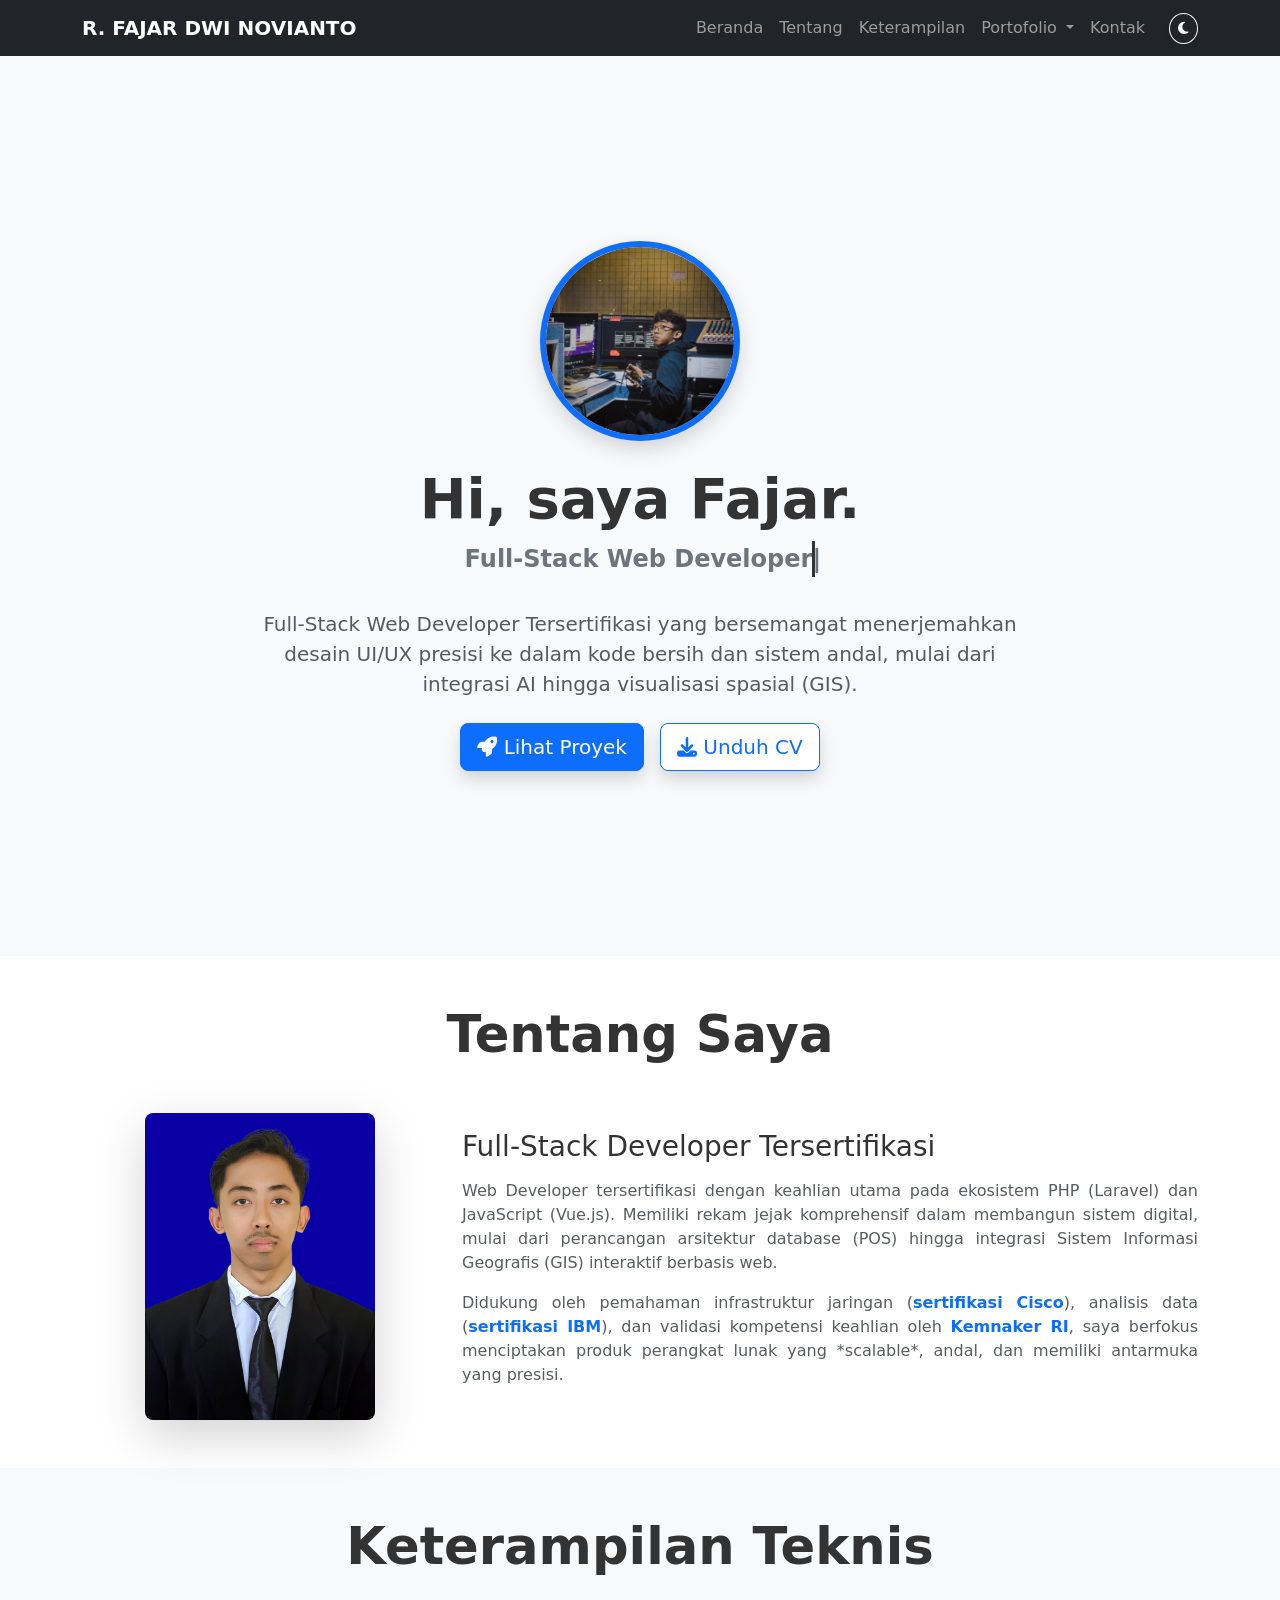
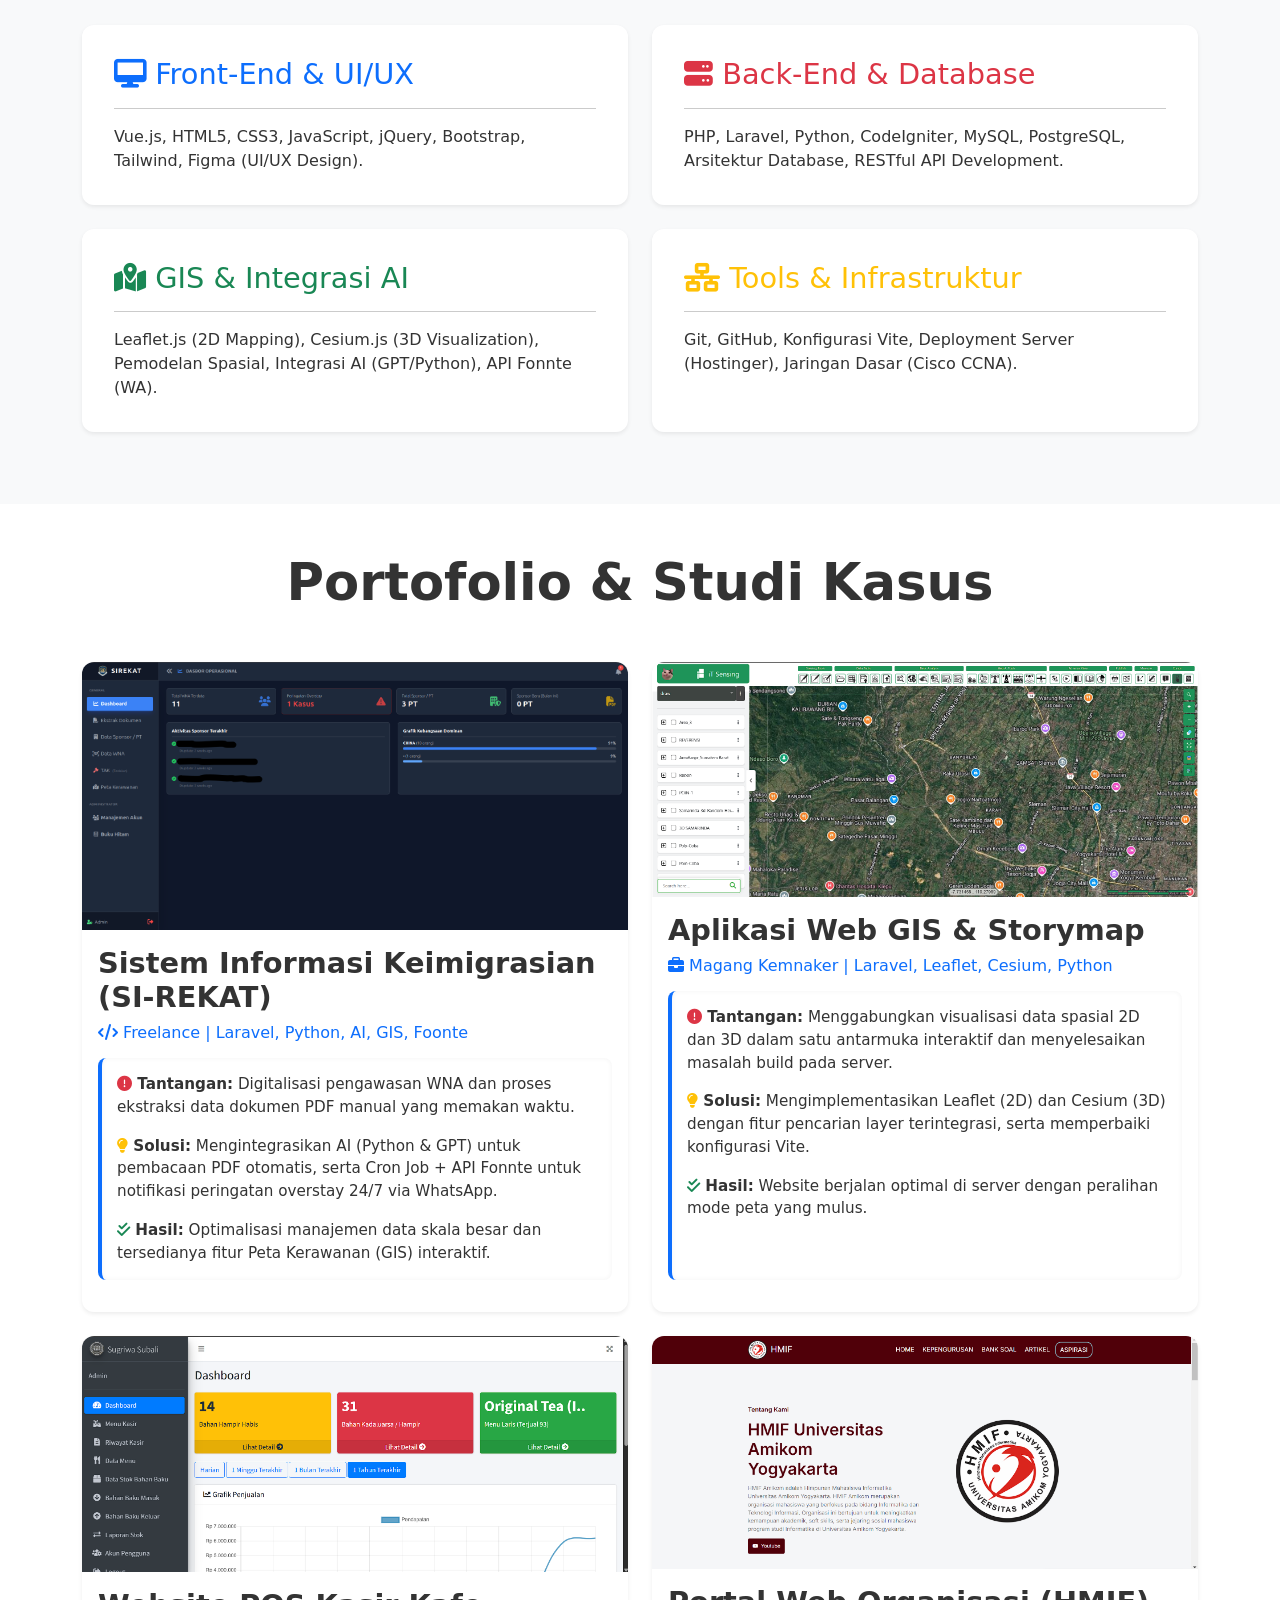
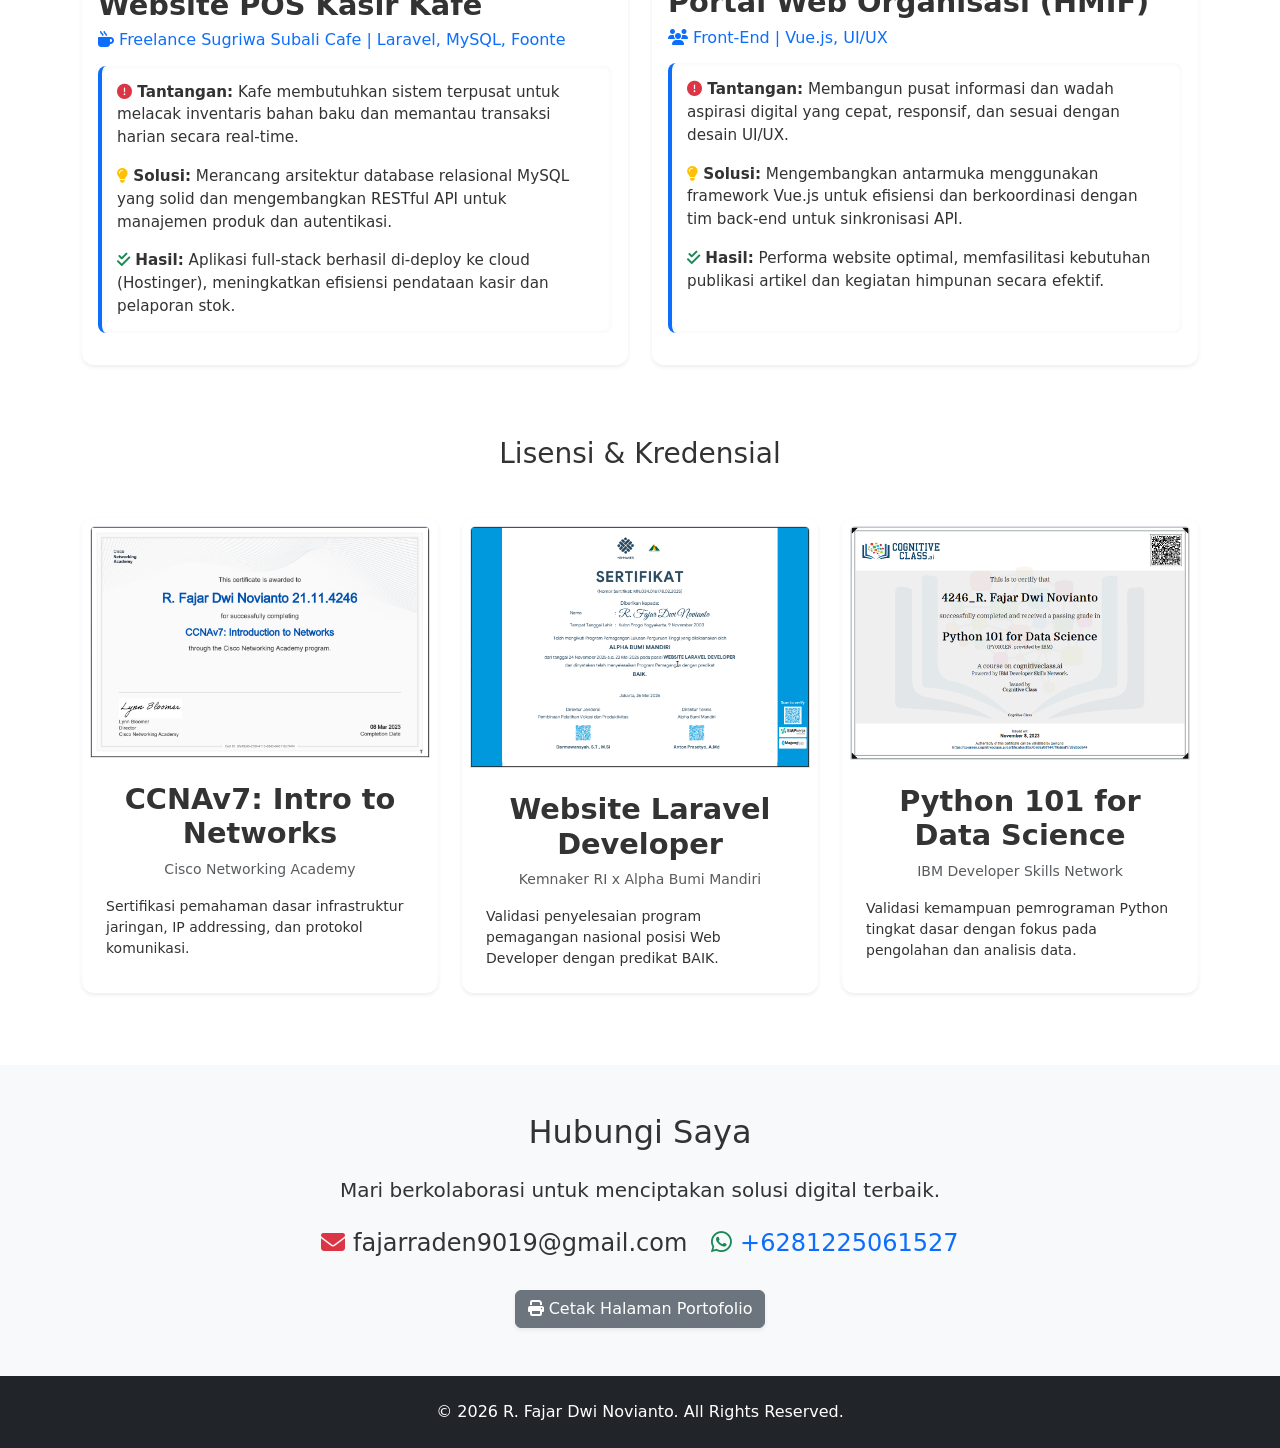
==== commit 39aa0086: "push  ke 2" ====
--- a/index.html
+++ b/index.html
@@ -105,7 +105,7 @@
                             <h4 class="card-title text-danger"><i class="fa-solid fa-server"></i> Back-End & Database</h4>
                             <hr>
                             <p class="card-text">
-                                PHP, Laravel, Python, CodeIgniter, MySQL, Arsitektur Database, RESTful API Development.
+                                PHP, Laravel, Python, CodeIgniter, MySQL, PostgreSQL, Arsitektur Database, RESTful API Development.
                             </p>
                         </div>
                     </div>
@@ -150,7 +150,7 @@
                             <img src="./img/sirekat.png" class="card-img-top" alt="Proyek SI-REKAT"> 
                             <div class="card-body d-flex flex-column">
                                 <h5 class="card-title fw-bold">Sistem Informasi Keimigrasian (SI-REKAT)</h5>
-                                <h6 class="text-primary mb-3"><i class="fa-solid fa-code"></i> Freelance | Laravel, Python, AI, GIS</h6>
+                                <h6 class="text-primary mb-3"><i class="fa-solid fa-code"></i> Freelance | Laravel, Python, AI, GIS, Foonte</h6>
                                 <div class="project-details mb-3 flex-grow-1">
                                     <p><strong><i class="fa-solid fa-circle-exclamation text-danger"></i> Tantangan:</strong> Digitalisasi pengawasan WNA dan proses ekstraksi data dokumen PDF manual yang memakan waktu.</p>
                                     <p><strong><i class="fa-solid fa-lightbulb text-warning"></i> Solusi:</strong> Mengintegrasikan AI (Python & GPT) untuk pembacaan PDF otomatis, serta Cron Job + API Fonnte untuk notifikasi peringatan overstay 24/7 via WhatsApp.</p>
@@ -166,11 +166,11 @@
                             <img src="./img/webgis.png" class="card-img-top" alt="Proyek Web GIS">
                             <div class="card-body d-flex flex-column">
                                 <h5 class="card-title fw-bold">Aplikasi Web GIS & Storymap</h5>
-                                <h6 class="text-primary mb-3"><i class="fa-solid fa-briefcase"></i> Magang Kemnaker | Laravel, Leaflet, Cesium</h6>
+                                <h6 class="text-primary mb-3"><i class="fa-solid fa-briefcase"></i> Magang Kemnaker | Laravel, Leaflet, Cesium, Python</h6>
                                 <div class="project-details mb-3 flex-grow-1">
                                     <p><strong><i class="fa-solid fa-circle-exclamation text-danger"></i> Tantangan:</strong> Menggabungkan visualisasi data spasial 2D dan 3D dalam satu antarmuka interaktif dan menyelesaikan masalah build pada server.</p>
                                     <p><strong><i class="fa-solid fa-lightbulb text-warning"></i> Solusi:</strong> Mengimplementasikan Leaflet (2D) dan Cesium (3D) dengan fitur pencarian layer terintegrasi, serta memperbaiki konfigurasi Vite.</p>
-                                    <p class="mb-0"><strong><i class="fa-solid fa-check-double text-success"></i> Hasil:</strong> Storymap viewer berjalan optimal di server dengan peralihan mode peta yang mulus.</p>
+                                    <p class="mb-0"><strong><i class="fa-solid fa-check-double text-success"></i> Hasil:</strong> Website berjalan optimal di server dengan peralihan mode peta yang mulus.</p>
                                 </div>
                             </div>
                         </div>
@@ -182,7 +182,7 @@
                             <img src="./img/Kafe_admin.png" class="card-img-top" alt="Proyek POS Kasir">
                             <div class="card-body d-flex flex-column">
                                 <h5 class="card-title fw-bold">Website POS Kasir Kafe</h5>
-                                <h6 class="text-primary mb-3"><i class="fa-solid fa-mug-hot"></i> Sugriwa Subali Cafe | Laravel, MySQL</h6>
+                                <h6 class="text-primary mb-3"><i class="fa-solid fa-mug-hot"></i> Freelance Sugriwa Subali Cafe | Laravel, MySQL, Foonte</h6>
                                 <div class="project-details mb-3 flex-grow-1">
                                     <p><strong><i class="fa-solid fa-circle-exclamation text-danger"></i> Tantangan:</strong> Kafe membutuhkan sistem terpusat untuk melacak inventaris bahan baku dan memantau transaksi harian secara real-time.</p>
                                     <p><strong><i class="fa-solid fa-lightbulb text-warning"></i> Solusi:</strong> Merancang arsitektur database relasional MySQL yang solid dan mengembangkan RESTful API untuk manajemen produk dan autentikasi.</p>
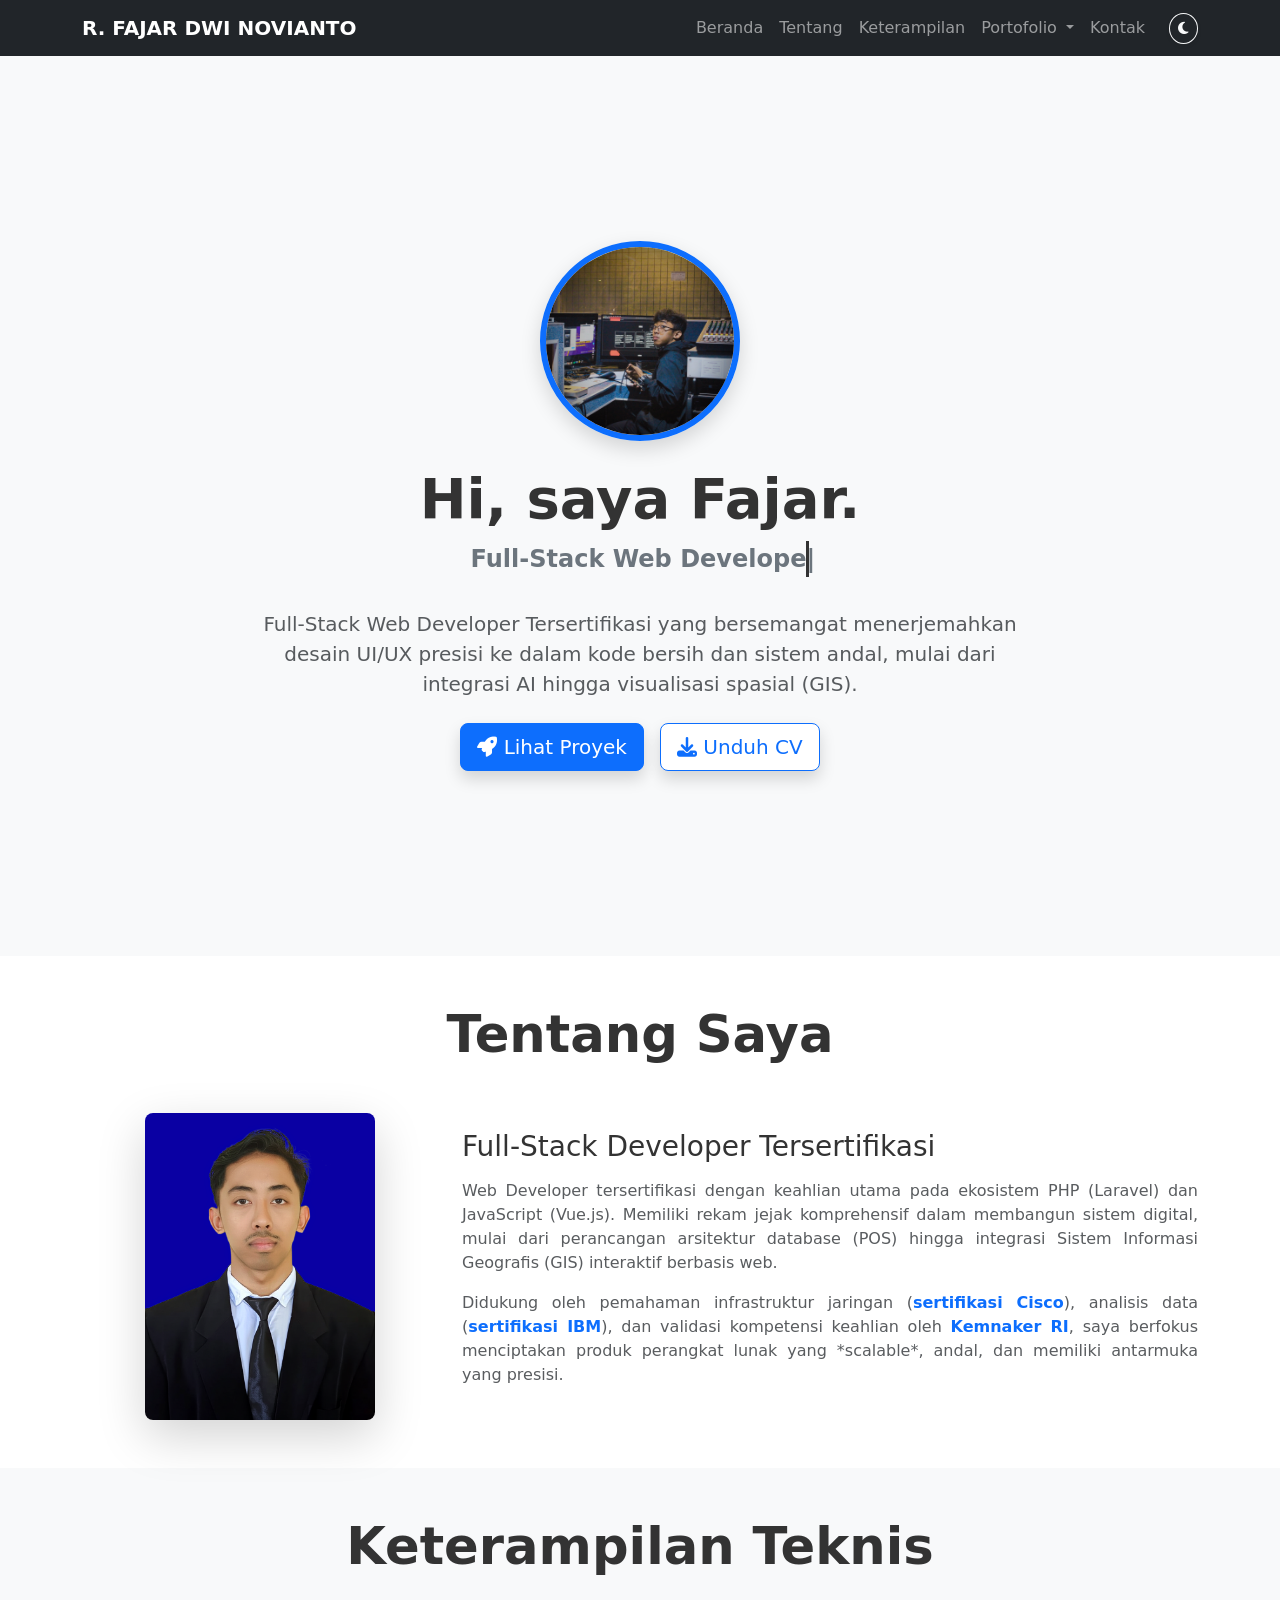
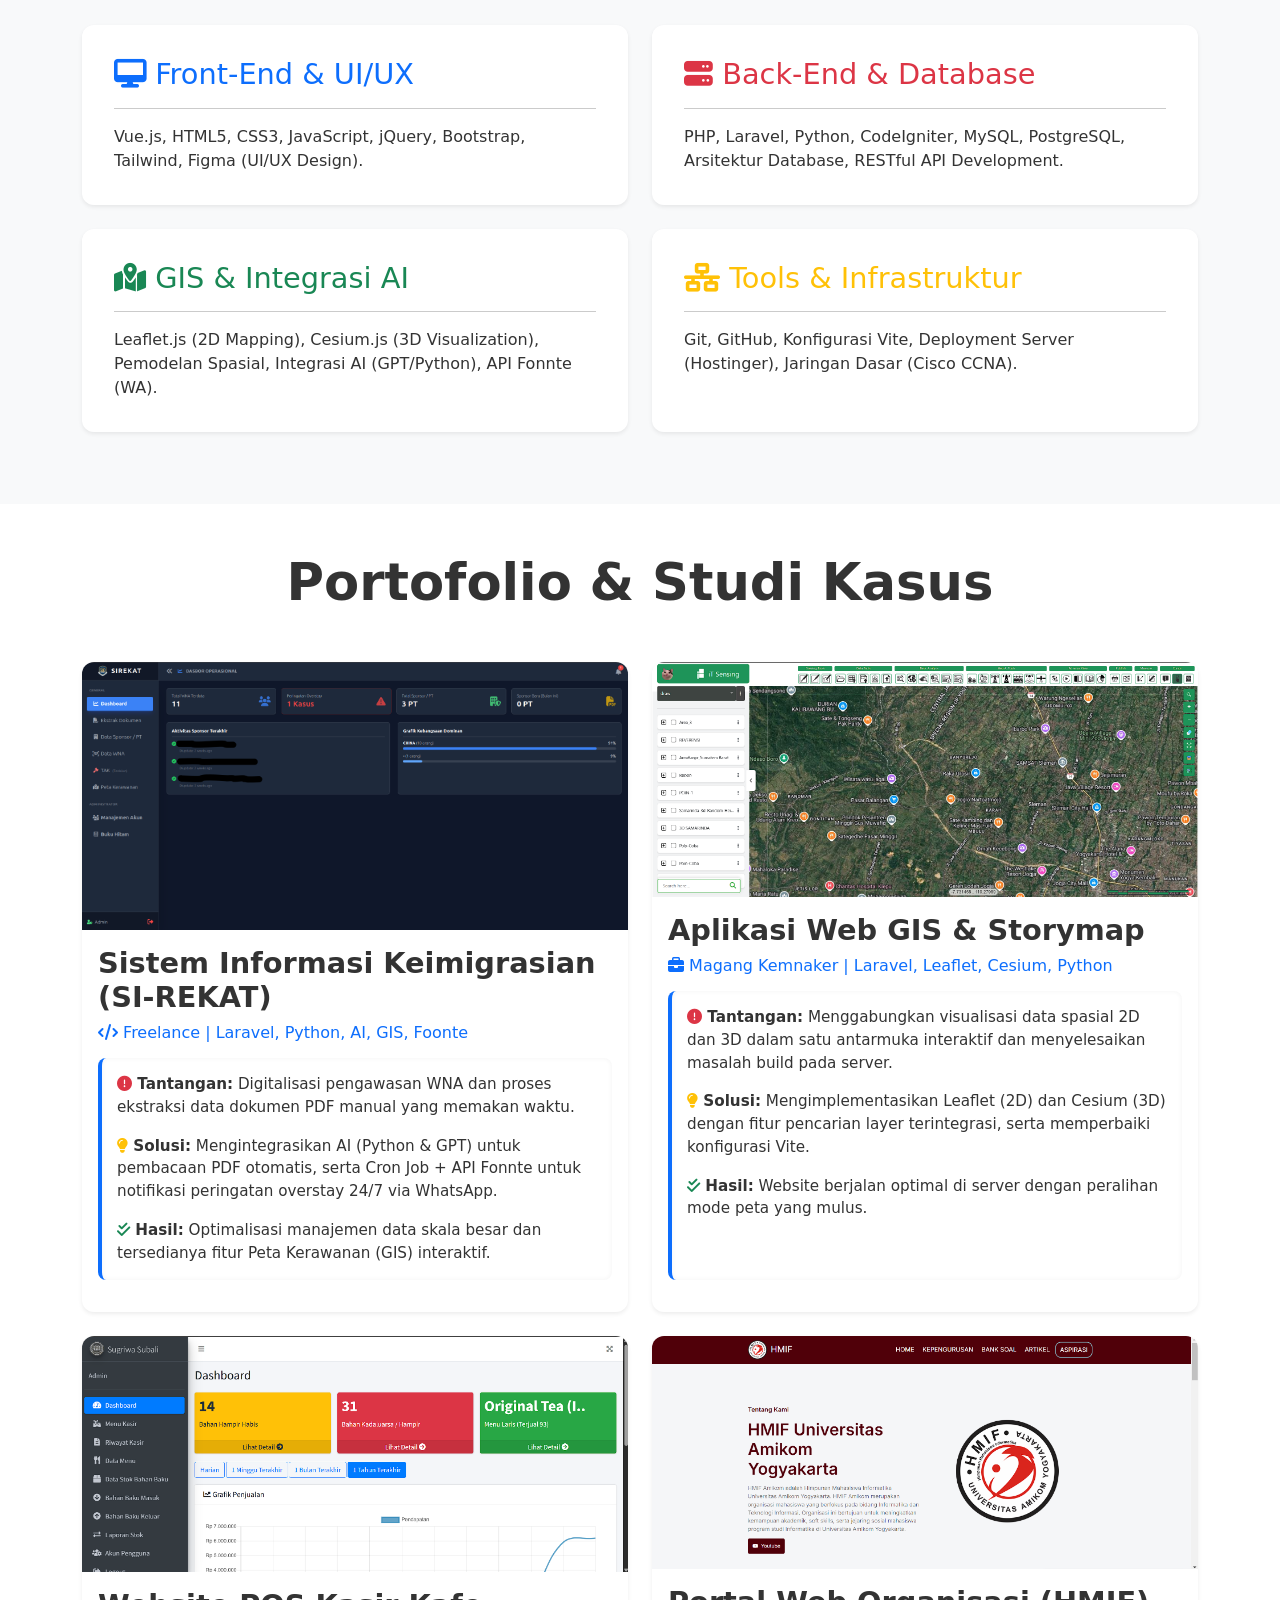
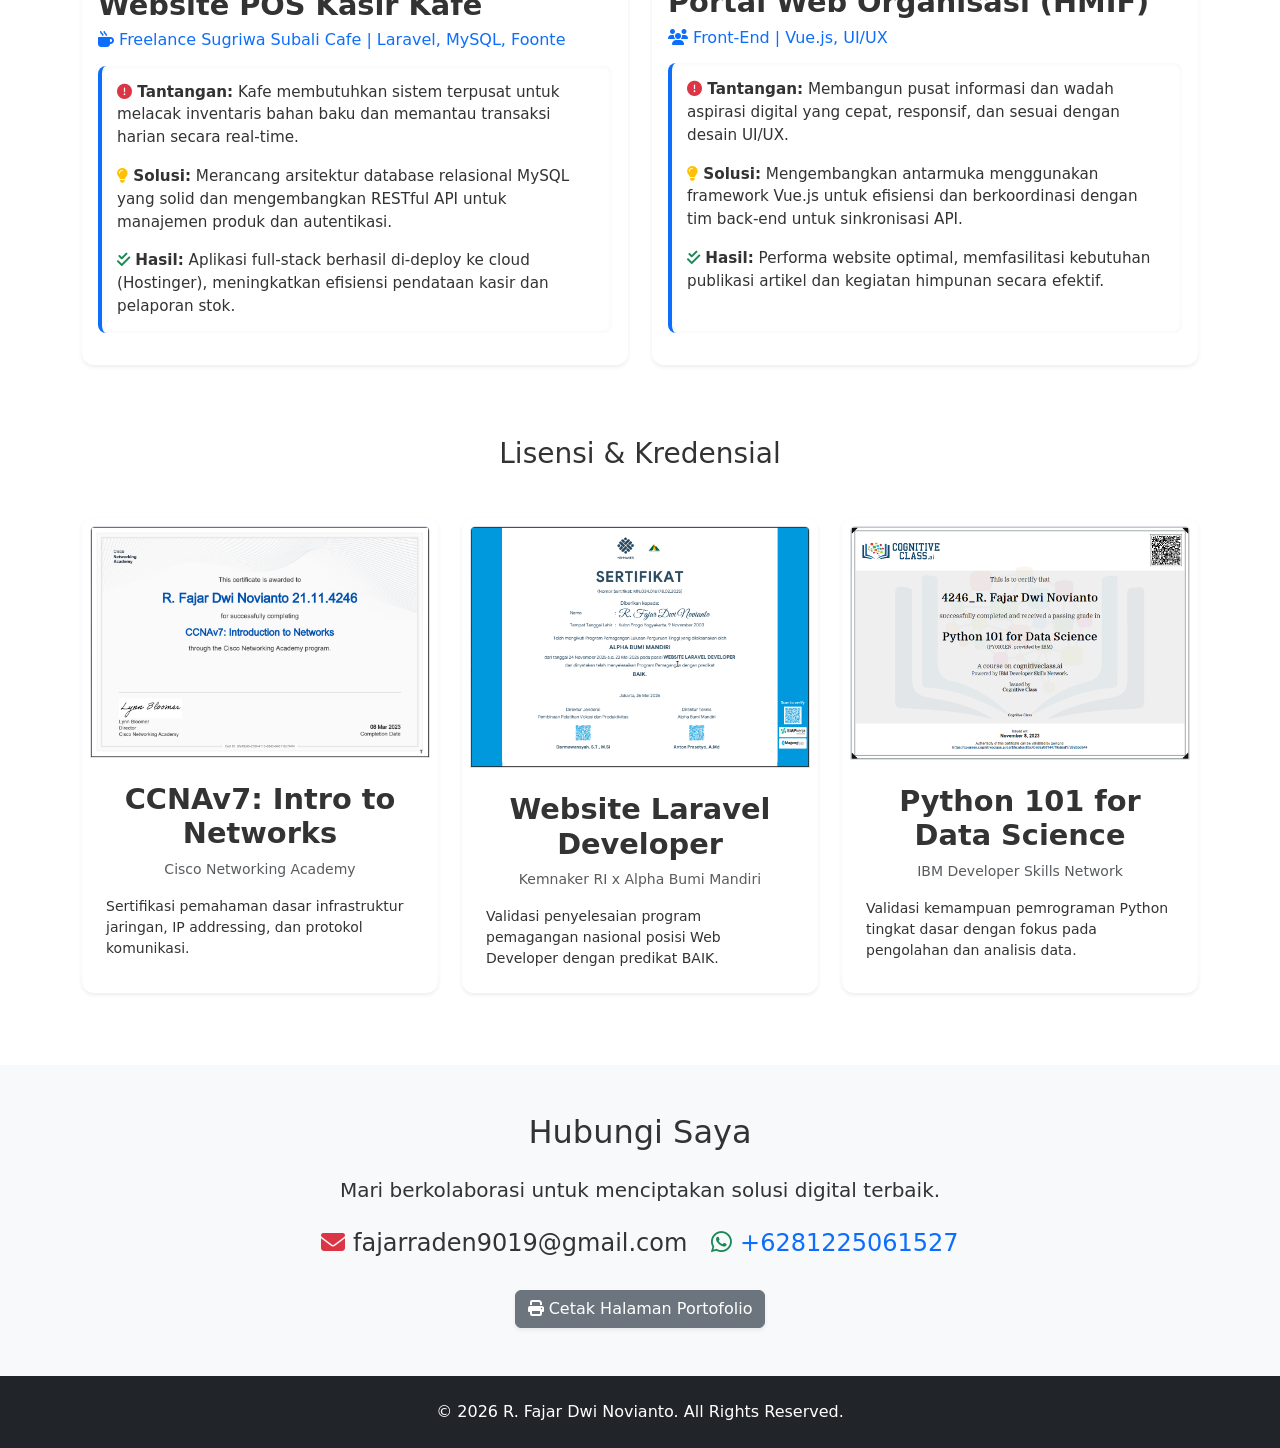
==== commit 4da861d1: "push ke 3" ====
--- a/index.html
+++ b/index.html
@@ -11,6 +11,7 @@
     <link rel="icon" type="image/png" href="./img/fotoku.png">
 </head>
 <body>
+    <div class="cursor-shadow"></div>
 
     <nav class="navbar navbar-expand-lg navbar-dark fixed-top transition-all" id="mainNavbar">
         <div class="container">
--- a/style.css
+++ b/style.css
@@ -354,4 +354,45 @@
 body.dark-mode .dark-btn-fix:hover {
     background-color: #3b82f6 !important;
     color: #ffffff !important;
+}
+
+/* --- CUSTOM GHOST TRAIL CURSOR --- */
+
+.cursor-ghost {
+    position: fixed;
+    width: 35px;
+    height: 35px;
+    background-color: rgba(13, 110, 253, 0.3); /* Warna biru muda transparan */
+    border-radius: 50%;
+    pointer-events: none; /* Agar tidak memblokir klik */
+    transform: translate(-50%, -50%);
+    z-index: 9998;
+    filter: blur(8px); /* Efek asap/blur */
+    /* Animasi memudar dan mengecil selama 0.5 detik */
+    animation: fadeTrail 0.5s linear forwards; 
+    will-change: transform, opacity;
+}
+
+/* Warna jejak asap menyesuaikan Dark Mode */
+body.dark-mode .cursor-ghost {
+    background-color: rgba(59, 130, 246, 0.4); /* Biru neon terang */
+}
+
+/* Kunci Animasi: Dari nyata menjadi hilang dan mengecil */
+@keyframes fadeTrail {
+    0% { 
+        opacity: 1; 
+        transform: translate(-50%, -50%) scale(1); 
+    }
+    100% { 
+        opacity: 0; 
+        transform: translate(-50%, -50%) scale(0.2); 
+    }
+}
+
+/* Nonaktifkan efek di HP agar performa tetap lancar */
+@media (max-width: 768px) {
+    .cursor-ghost {
+        display: none !important;
+    }
 }
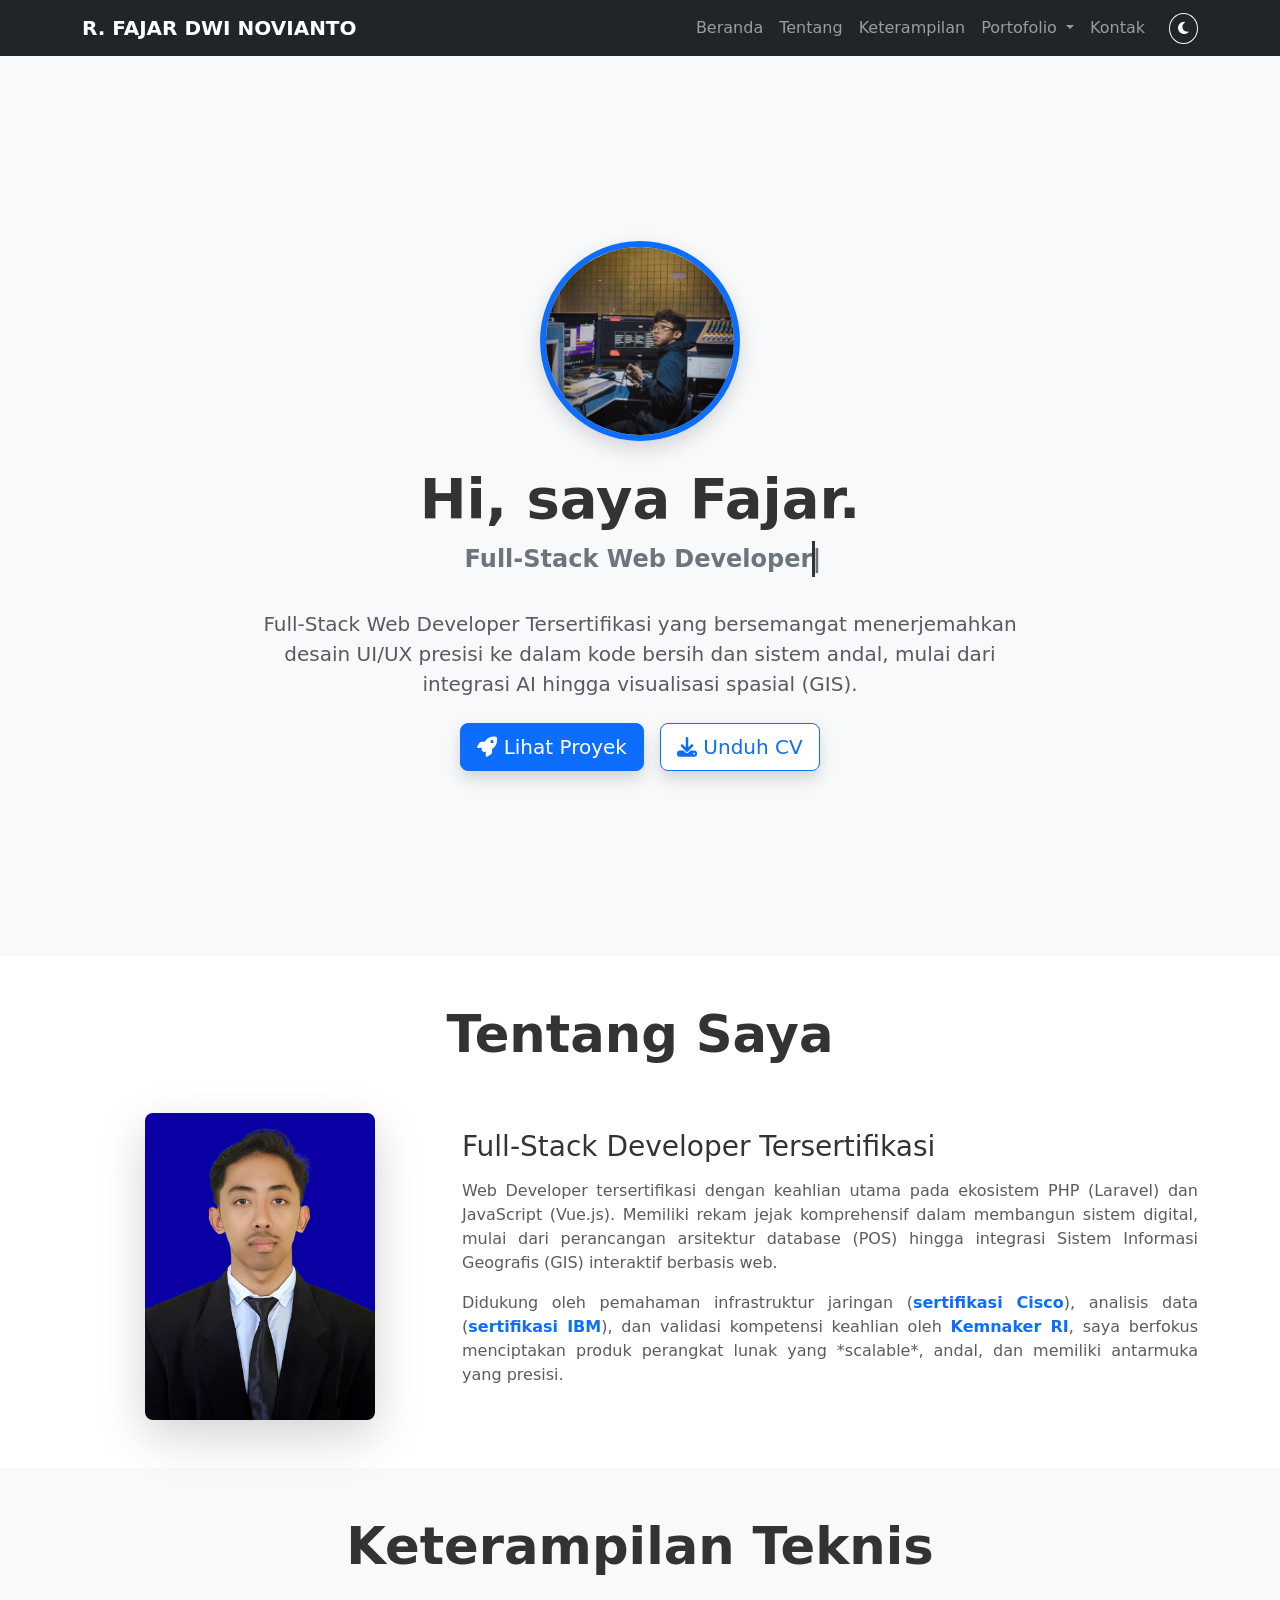
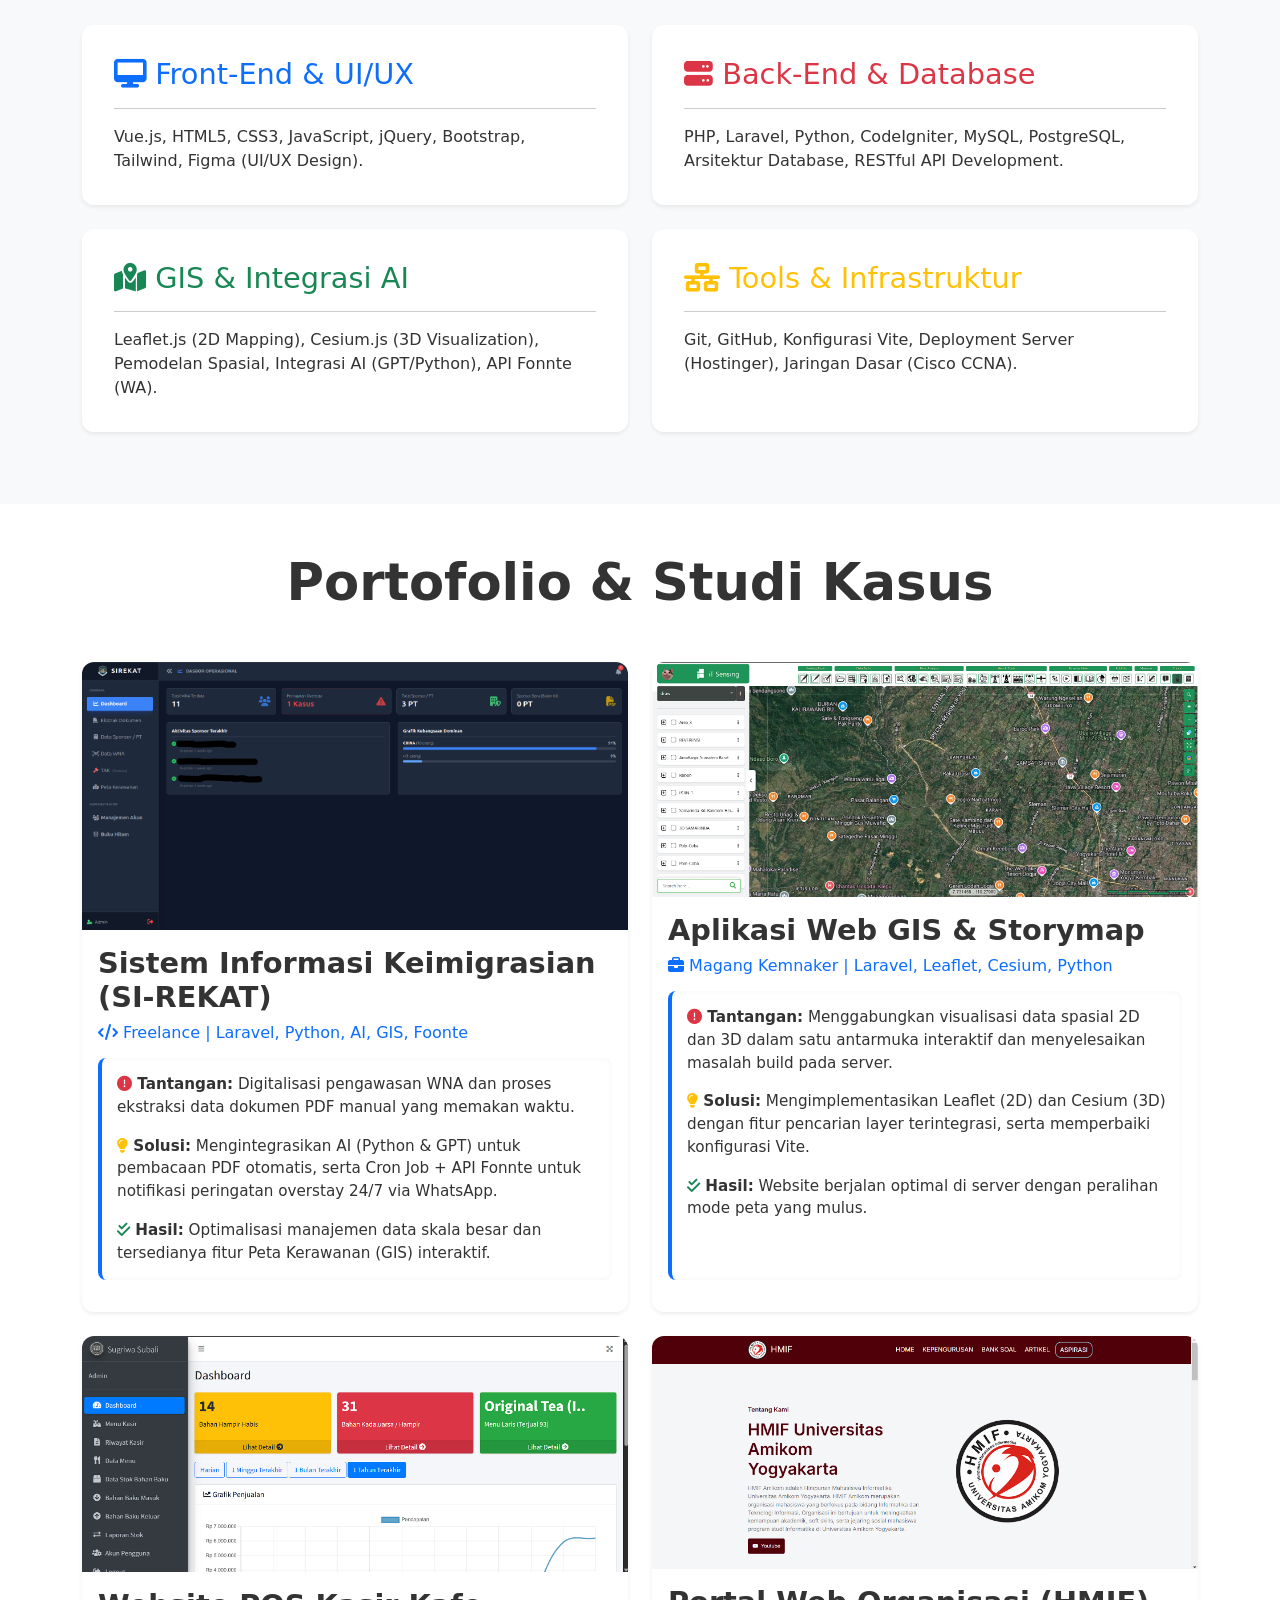
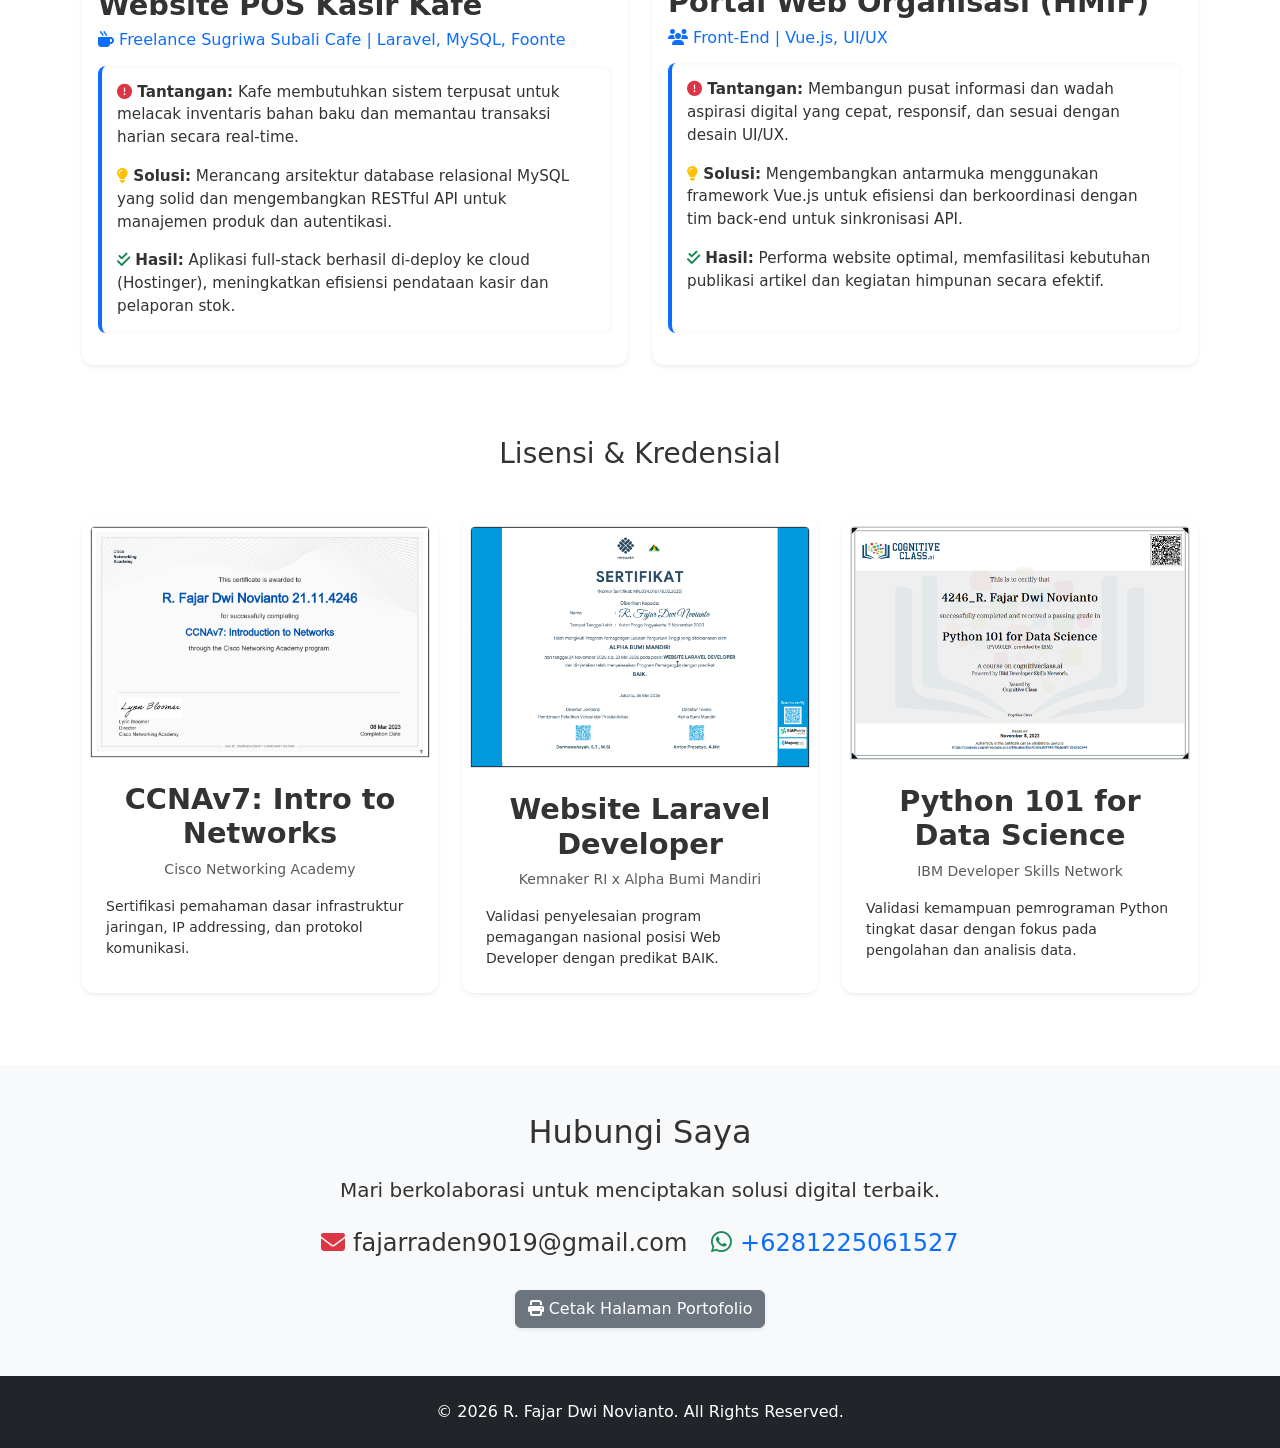
==== commit 8dea52ee: "push ke 4" ====
--- a/index.html
+++ b/index.html
@@ -56,7 +56,9 @@
                 Full-Stack Web Developer Tersertifikasi yang bersemangat menerjemahkan desain UI/UX presisi ke dalam kode bersih dan sistem andal, mulai dari integrasi AI hingga visualisasi spasial (GIS).
             </p>
             <div class="d-flex justify-content-center gap-3 mt-4 flex-wrap">
-                <a href="#projects" class="btn btn-primary btn-lg shadow"><i class="fa-solid fa-rocket"></i> Lihat Proyek</a>
+                <a href="#projects" id="btn-proyek" class="btn btn-primary btn-lg shadow">
+                    <i class="fa-solid fa-rocket" id="rocket-icon"></i> Lihat Proyek
+                </a>
                 <!-- Ganti nama file CV dengan file PDF aslimu -->
                 <a href="./file/CV_Fajar_Dwi_Novianto.pdf" target="_blank" class="btn btn-outline-primary btn-lg shadow bg-white dark-btn-fix"><i class="fa-solid fa-download"></i> Unduh CV</a>
             </div>
--- a/style.css
+++ b/style.css
@@ -395,4 +395,20 @@
     .cursor-ghost {
         display: none !important;
     }
+}
+
+/* --- ANIMASI ROKET MENUKIK DALAM (SEKUENSIAL) --- */
+.rocket-simple-dive {
+    display: inline-block;
+    position: relative; 
+    z-index: 9999; /* Agar tembus dan melayang di atas elemen lain */
+    animation: rocketSimpleAnim 1.2s ease-in forwards;
+}
+
+@keyframes rocketSimpleAnim {
+    0% { transform: translateY(0) rotate(0deg); opacity: 1; }
+    20% { transform: translateY(-40px) rotate(-15deg) scale(1.1); } /* Naik ancang-ancang */
+    40% { transform: translateY(-40px) rotate(140deg) scale(1.1); } /* Putar balik ke bawah */
+    /* Terjun sejauh 1 layar penuh (100vh) menembus batas tombol */
+    100% { transform: translateY(100vh) rotate(140deg) scale(1.5); opacity: 0; } 
 }
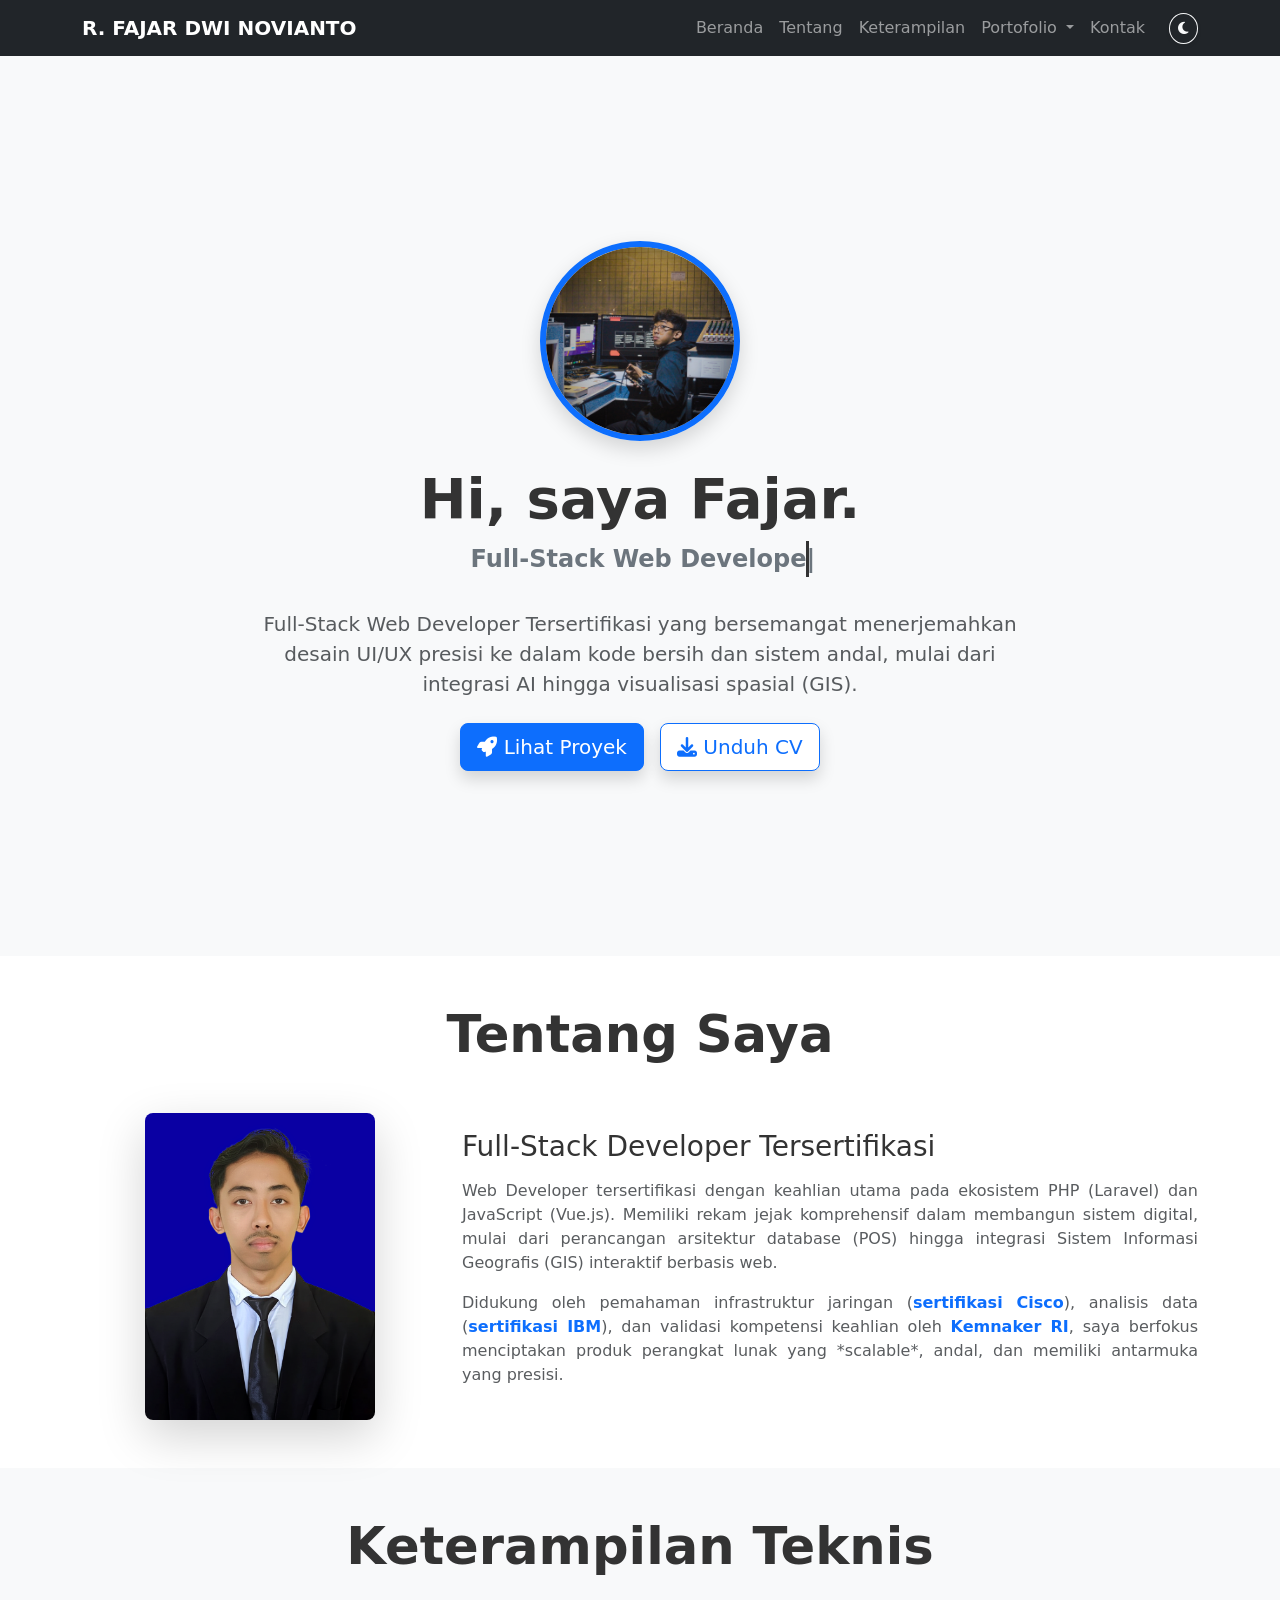
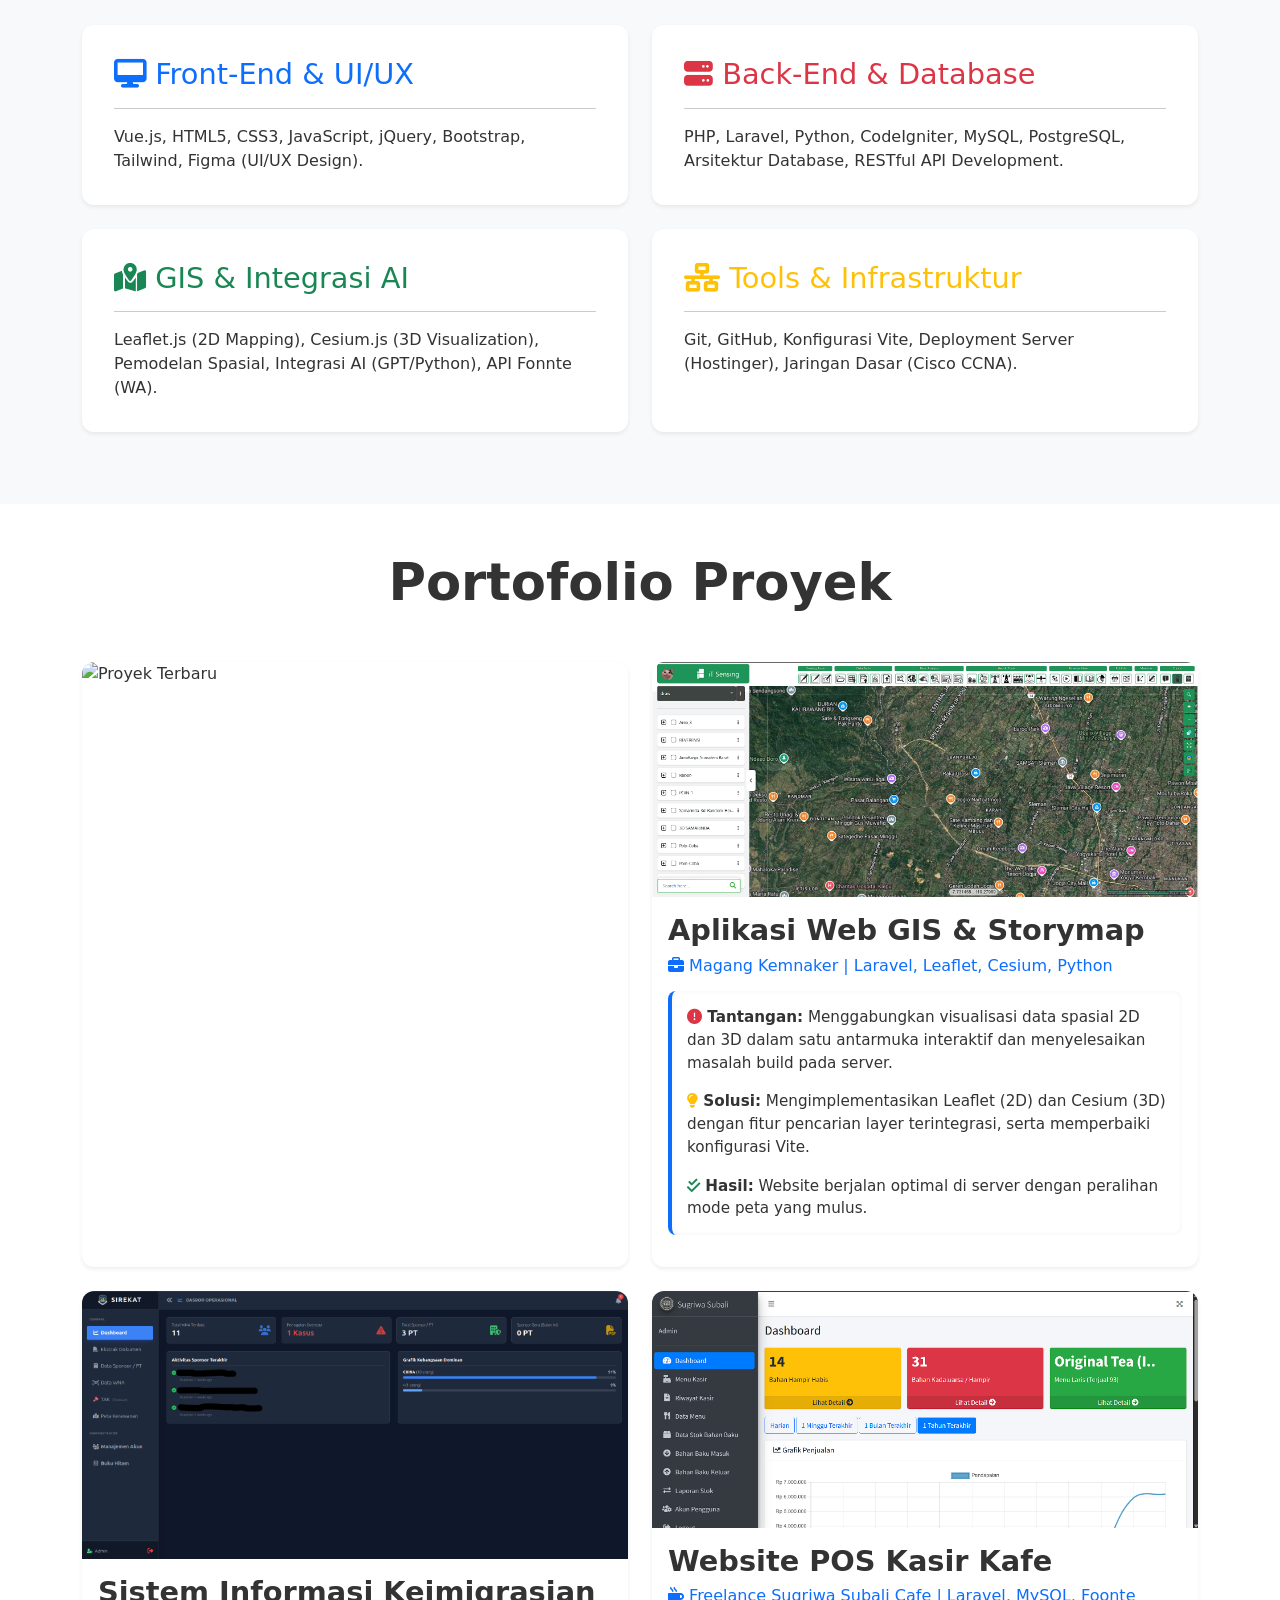
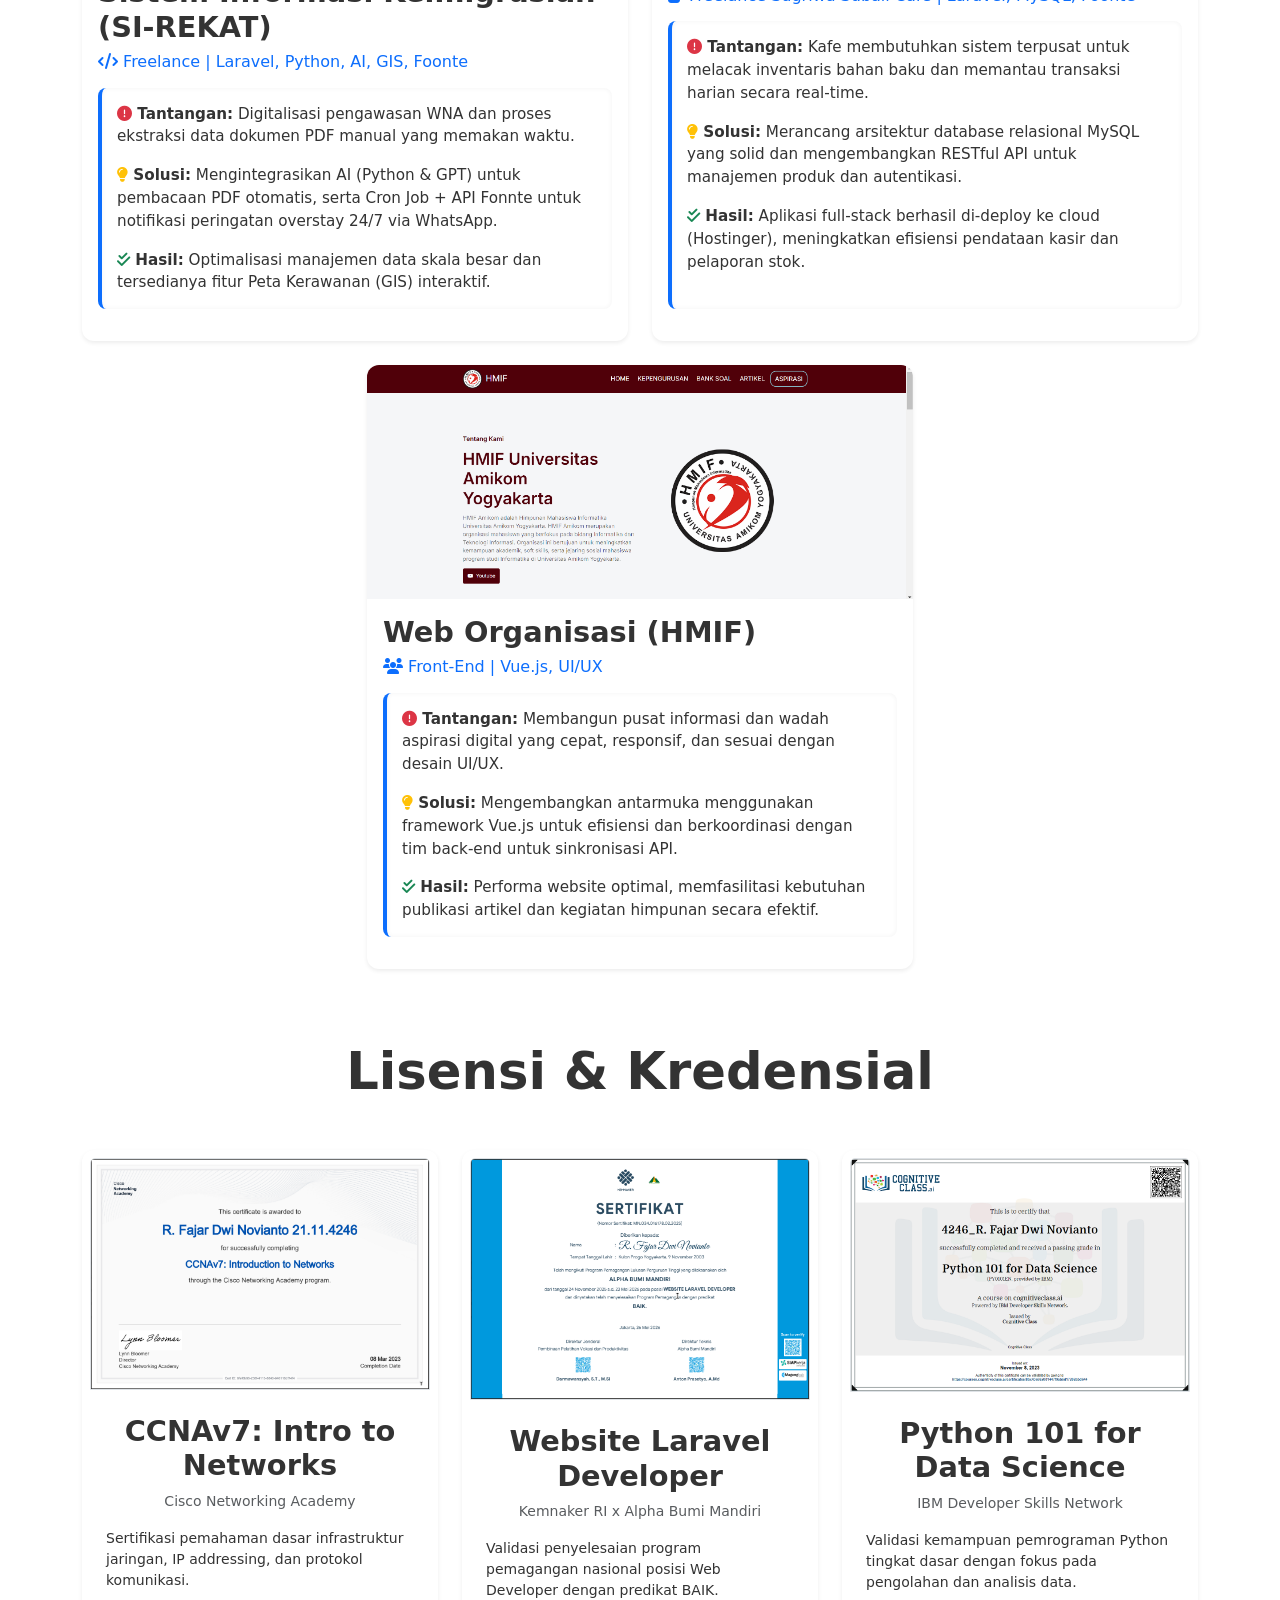
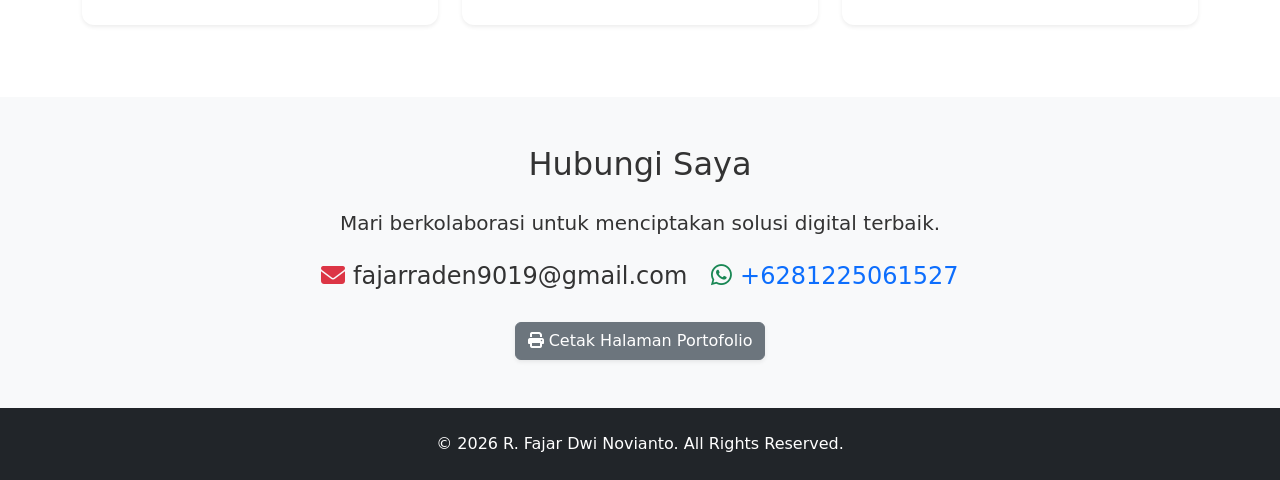
==== commit 67bfcece: "PUSH PERBAIKAN GAMBAR ZOOM" ====
--- a/index.html
+++ b/index.html
@@ -143,12 +143,45 @@
 
     <section id="projects" class="py-5">
         <div class="container">
-            <h2 class="text-center mb-5" data-aos="fade-up">Portofolio & Studi Kasus</h2>
+            <h2 class="text-center mb-5" data-aos="fade-up">Portofolio Proyek</h2>
 
             <div id="projects-web" class="mb-5">
-                <div class="row">
-                    <!-- Proyek 1: SI-REKAT -->
+                <div class="row justify-content-center">
+                    <!-- Proyek 1: -->
                     <div class="col-lg-6 mb-4" data-aos="fade-up" data-aos-delay="100">
+                        <div class="card shadow-sm h-100 hover-card border-success">
+                            <!-- Ganti src dengan gambar proyek terbaru Anda -->
+                            <img src="./img/proyek_terbaru.png" class="card-img-top" alt="Proyek Terbaru"> 
+                            <!-- <div class="card-body d-flex flex-column">
+                                <h5 class="card-title fw-bold">Nama Proyek Terbaru Anda</h5>
+                                <h6 class="text-primary mb-3"><i class="fa-solid fa-star"></i> Peran Anda | Teknologi (Cth: Vue.js, Laravel)</h6>
+                                <div class="project-details mb-3 flex-grow-1">
+                                    <p><strong><i class="fa-solid fa-circle-exclamation text-danger"></i> Tantangan:</strong> Tuliskan tantangan utama proyek ini di sini.</p>
+                                    <p><strong><i class="fa-solid fa-lightbulb text-warning"></i> Solusi:</strong> Jelaskan solusi teknis yang Anda buat.</p>
+                                    <p class="mb-0"><strong><i class="fa-solid fa-check-double text-success"></i> Hasil:</strong> Tuliskan dampak atau hasil akhirnya.</p>
+                                </div>
+                            </div> -->
+                        </div>
+                    </div>
+
+                    <!-- Proyek 2: TecnoGIS -->
+                    <div class="col-lg-6 mb-4" data-aos="fade-up" data-aos-delay="300">
+                        <div class="card shadow-sm h-100 hover-card">
+                            <img src="./img/webgis.png" class="card-img-top" alt="Proyek Web GIS">
+                            <div class="card-body d-flex flex-column">
+                                <h5 class="card-title fw-bold">Aplikasi Web GIS & Storymap</h5>
+                                <h6 class="text-primary mb-3"><i class="fa-solid fa-briefcase"></i> Magang Kemnaker | Laravel, Leaflet, Cesium, Python</h6>
+                                <div class="project-details mb-3 flex-grow-1">
+                                    <p><strong><i class="fa-solid fa-circle-exclamation text-danger"></i> Tantangan:</strong> Menggabungkan visualisasi data spasial 2D dan 3D dalam satu antarmuka interaktif dan menyelesaikan masalah build pada server.</p>
+                                    <p><strong><i class="fa-solid fa-lightbulb text-warning"></i> Solusi:</strong> Mengimplementasikan Leaflet (2D) dan Cesium (3D) dengan fitur pencarian layer terintegrasi, serta memperbaiki konfigurasi Vite.</p>
+                                    <p class="mb-0"><strong><i class="fa-solid fa-check-double text-success"></i> Hasil:</strong> Website berjalan optimal di server dengan peralihan mode peta yang mulus.</p>
+                                </div>
+                            </div>
+                        </div>
+                    </div>
+
+                    <!-- Proyek 3: SI-REKAT -->
+                    <div class="col-lg-6 mb-4" data-aos="fade-up" data-aos-delay="200">
                         <div class="card shadow-sm h-100 hover-card border-primary">
                             <img src="./img/sirekat.png" class="card-img-top" alt="Proyek SI-REKAT"> 
                             <div class="card-body d-flex flex-column">
@@ -163,24 +196,10 @@
                         </div>
                     </div>
 
-                    <!-- Proyek 2: TecnoGIS -->
-                    <div class="col-lg-6 mb-4" data-aos="fade-up" data-aos-delay="200">
-                        <div class="card shadow-sm h-100 hover-card">
-                            <img src="./img/webgis.png" class="card-img-top" alt="Proyek Web GIS">
-                            <div class="card-body d-flex flex-column">
-                                <h5 class="card-title fw-bold">Aplikasi Web GIS & Storymap</h5>
-                                <h6 class="text-primary mb-3"><i class="fa-solid fa-briefcase"></i> Magang Kemnaker | Laravel, Leaflet, Cesium, Python</h6>
-                                <div class="project-details mb-3 flex-grow-1">
-                                    <p><strong><i class="fa-solid fa-circle-exclamation text-danger"></i> Tantangan:</strong> Menggabungkan visualisasi data spasial 2D dan 3D dalam satu antarmuka interaktif dan menyelesaikan masalah build pada server.</p>
-                                    <p><strong><i class="fa-solid fa-lightbulb text-warning"></i> Solusi:</strong> Mengimplementasikan Leaflet (2D) dan Cesium (3D) dengan fitur pencarian layer terintegrasi, serta memperbaiki konfigurasi Vite.</p>
-                                    <p class="mb-0"><strong><i class="fa-solid fa-check-double text-success"></i> Hasil:</strong> Website berjalan optimal di server dengan peralihan mode peta yang mulus.</p>
-                                </div>
-                            </div>
-                        </div>
-                    </div>
-
-                    <!-- Proyek 3: POS Kasir -->
-                    <div class="col-lg-6 mb-4" data-aos="fade-up" data-aos-delay="300">
+                    
+
+                    <!-- Proyek 4: POS Kasir -->
+                    <div class="col-lg-6 mb-4" data-aos="fade-up" data-aos-delay="400">
                         <div class="card shadow-sm h-100 hover-card">
                             <img src="./img/Kafe_admin.png" class="card-img-top" alt="Proyek POS Kasir">
                             <div class="card-body d-flex flex-column">
@@ -195,12 +214,12 @@
                         </div>
                     </div>
                     
-                    <!-- Proyek 4: HMIF -->
-                    <div class="col-lg-6 mb-4" data-aos="fade-up" data-aos-delay="400">
+                    <!-- Proyek 5: HMIF -->
+                    <div class="col-lg-6 mb-4" data-aos="fade-up" data-aos-delay="500">
                         <div class="card shadow-sm h-100 hover-card">
                             <img src="./img/organisasi.png" class="card-img-top" alt="Website HMIF">
                             <div class="card-body d-flex flex-column">
-                                <h5 class="card-title fw-bold">Portal Web Organisasi (HMIF)</h5>
+                                <h5 class="card-title fw-bold">Web Organisasi (HMIF)</h5>
                                 <h6 class="text-primary mb-3"><i class="fa-solid fa-users"></i> Front-End | Vue.js, UI/UX</h6>
                                 <div class="project-details mb-3 flex-grow-1">
                                     <p><strong><i class="fa-solid fa-circle-exclamation text-danger"></i> Tantangan:</strong> Membangun pusat informasi dan wadah aspirasi digital yang cepat, responsif, dan sesuai dengan desain UI/UX.</p>
@@ -215,13 +234,13 @@
             </div>
 
             <div id="certificates">
-                <h3 class="text-center mb-5" data-aos="fade-right">Lisensi & Kredensial</h3>
+                <h2 class="text-center mb-5" data-aos="fade-right">Lisensi & Kredensial</h2>
                 <div class="row justify-content-center">
 
                     <!-- Sertifikat Cisco -->
                     <div class="col-md-4 mb-4" data-aos="fade-up" data-aos-delay="200">
                         <div class="card shadow-sm h-100 hover-card text-center p-2">
-                            <img src="./img/ccna.png" class="card-img-top border" alt="Sertifikat Cisco">
+                            <img src="./img/ccna.png" class="card-img-top border cert-img" alt="Sertifikat Cisco">
                             <div class="card-body d-flex flex-column justify-content-between">
                                 <div>
                                     <h5 class="card-title fw-bold mt-2">CCNAv7: Intro to Networks</h5>
@@ -237,7 +256,7 @@
                     <!-- Sertifikat Kemnaker -->
                     <div class="col-md-4 mb-4" data-aos="fade-up" data-aos-delay="100">
                         <div class="card shadow-sm h-100 hover-card text-center p-2">
-                            <img src="./img/sertif_webgis.png" class="card-img-top border" alt="Sertifikat Kemnaker">
+                            <img src="./img/sertif_webgis.png" class="card-img-top border cert-img" alt="Sertifikat Kemnaker">
                             <div class="card-body d-flex flex-column justify-content-between">
                                 <div>
                                     <h5 class="card-title fw-bold mt-2">Website Laravel Developer</h5>
@@ -252,7 +271,7 @@
                     <!-- Sertifikat IBM -->
                     <div class="col-md-4 mb-4" data-aos="fade-up" data-aos-delay="300">
                         <div class="card shadow-sm h-100 hover-card text-center p-2">
-                            <img src="./img/Python-course.png" class="card-img-top border" alt="Sertifikat IBM Python">
+                            <img src="./img/Python-course.png" class="card-img-top border cert-img" alt="Sertifikat IBM Python">
                             <div class="card-body d-flex flex-column justify-content-between">
                                 <div>
                                     <h5 class="card-title fw-bold mt-2">Python 101 for Data Science</h5>
@@ -286,6 +305,20 @@
         </div>
     </section>
 
+    <!-- Modal untuk Gambar Full Screen -->
+    <div class="modal fade" id="imageModal" tabindex="-1" aria-hidden="true">
+        <div class="modal-dialog modal-dialog-centered modal-xl">
+            <div class="modal-content bg-transparent border-0">
+                <div class="modal-header border-0 pb-0">
+                    <button type="button" class="btn-close btn-close-white ms-auto" data-bs-dismiss="modal" aria-label="Close"></button>
+                </div>
+                <div class="modal-body text-center pt-0">
+                    <img src="" id="modalImage" class="img-fluid rounded shadow-lg" alt="Sertifikat Diperbesar">
+                </div>
+            </div>
+        </div>
+    </div>
+
     <footer class="py-4 bg-dark text-white text-center">
         <div class="container">
             <p class="mb-0">&copy; 2026 R. Fajar Dwi Novianto. All Rights Reserved.</p>
--- a/style.css
+++ b/style.css
@@ -397,18 +397,68 @@
     }
 }
 
-/* --- ANIMASI ROKET MENUKIK DALAM (SEKUENSIAL) --- */
+/* --- ANIMASI ROKET MENUKIK (ANTI-BUNGLON) --- */
+
+/* 1. Pengaturan Warna Roket Terbang untuk Light Mode (Biru) */
+:root {
+    --rocket-color: #0d6efd; 
+    --rocket-glow: drop-shadow(0 5px 15px rgba(13, 110, 253, 0.4));
+}
+
+/* 2. Pengaturan Warna Roket Terbang untuk Dark Mode (Biru Neon) */
+body.dark-mode {
+    --rocket-color: #60a5fa; 
+    --rocket-glow: drop-shadow(0 5px 15px rgba(96, 165, 250, 0.8));
+}
+
 .rocket-simple-dive {
     display: inline-block;
     position: relative; 
-    z-index: 9999; /* Agar tembus dan melayang di atas elemen lain */
+    z-index: 9999; 
     animation: rocketSimpleAnim 1.2s ease-in forwards;
 }
 
 @keyframes rocketSimpleAnim {
-    0% { transform: translateY(0) rotate(0deg); opacity: 1; }
-    20% { transform: translateY(-40px) rotate(-15deg) scale(1.1); } /* Naik ancang-ancang */
-    40% { transform: translateY(-40px) rotate(140deg) scale(1.1); } /* Putar balik ke bawah */
-    /* Terjun sejauh 1 layar penuh (100vh) menembus batas tombol */
-    100% { transform: translateY(100vh) rotate(140deg) scale(1.5); opacity: 0; } 
+    0% { 
+        transform: translateY(0) rotate(0deg); 
+        opacity: 1; 
+        color: #ffffff; /* Tahan warna putih selama masih di dalam tombol */
+        filter: none;
+    }
+    20% { 
+        transform: translateY(-40px) rotate(-15deg) scale(1.1); 
+        color: var(--rocket-color); /* Roket "menyala" menyesuaikan tema */
+        filter: var(--rocket-glow); /* Mengeluarkan cahaya/bayangan mesin */
+    } 
+    40% { 
+        transform: translateY(-40px) rotate(140deg) scale(1.1); 
+        color: var(--rocket-color); 
+        filter: var(--rocket-glow);
+    } 
+    100% { 
+        transform: translateY(100vh) rotate(140deg) scale(1.5); 
+        opacity: 0; 
+        color: var(--rocket-color); 
+        filter: var(--rocket-glow);
+    } 
+}
+
+/* --- EFEK ZOOM GAMBAR SERTIFIKAT --- */
+.cert-img {
+    cursor: zoom-in; /* Mengubah kursor jadi ikon kaca pembesar */
+    transition: opacity 0.3s ease, transform 0.3s ease;
+}
+
+.cert-img:hover {
+    opacity: 0.8;
+}
+
+/* Penyesuaian tombol close modal agar putih saat dark mode/light mode */
+#imageModal .btn-close {
+    filter: invert(1) grayscale(100%) brightness(200%);
+    opacity: 0.8;
+}
+
+#imageModal .btn-close:hover {
+    opacity: 1;
 }
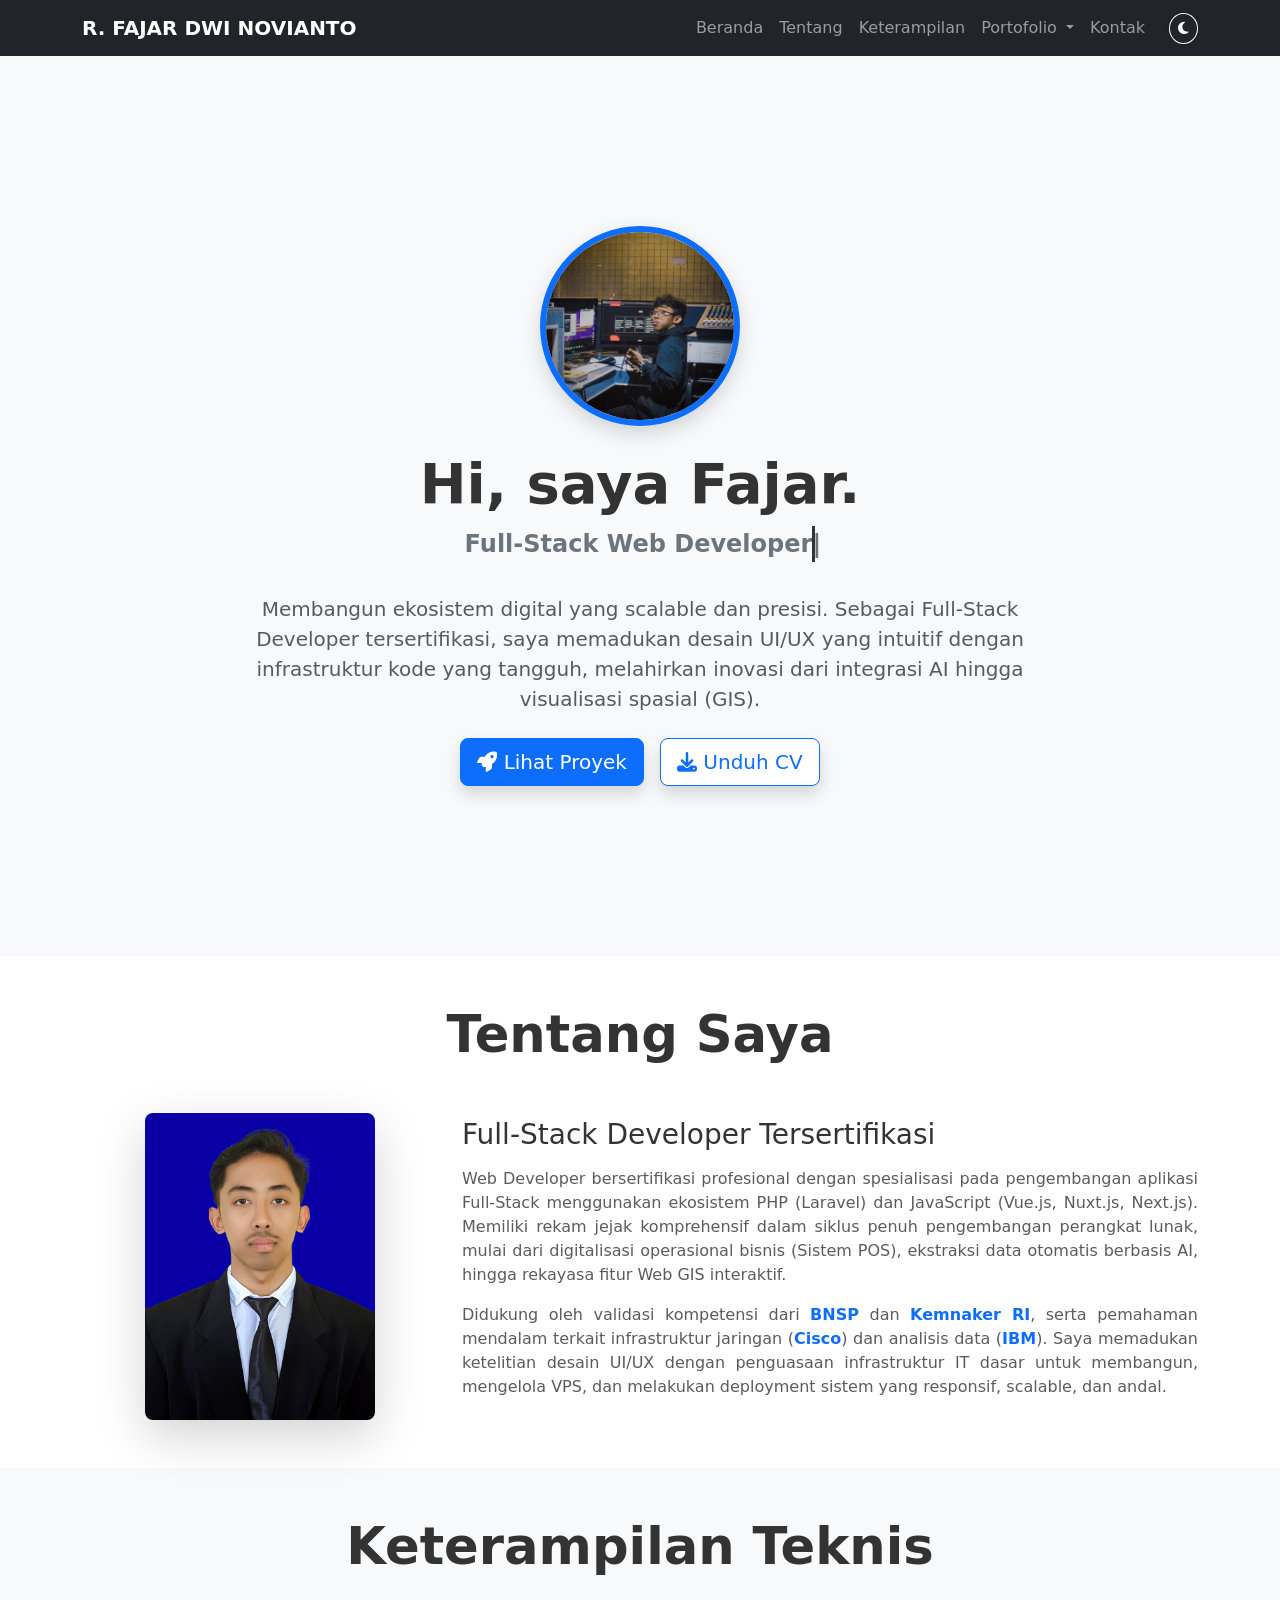
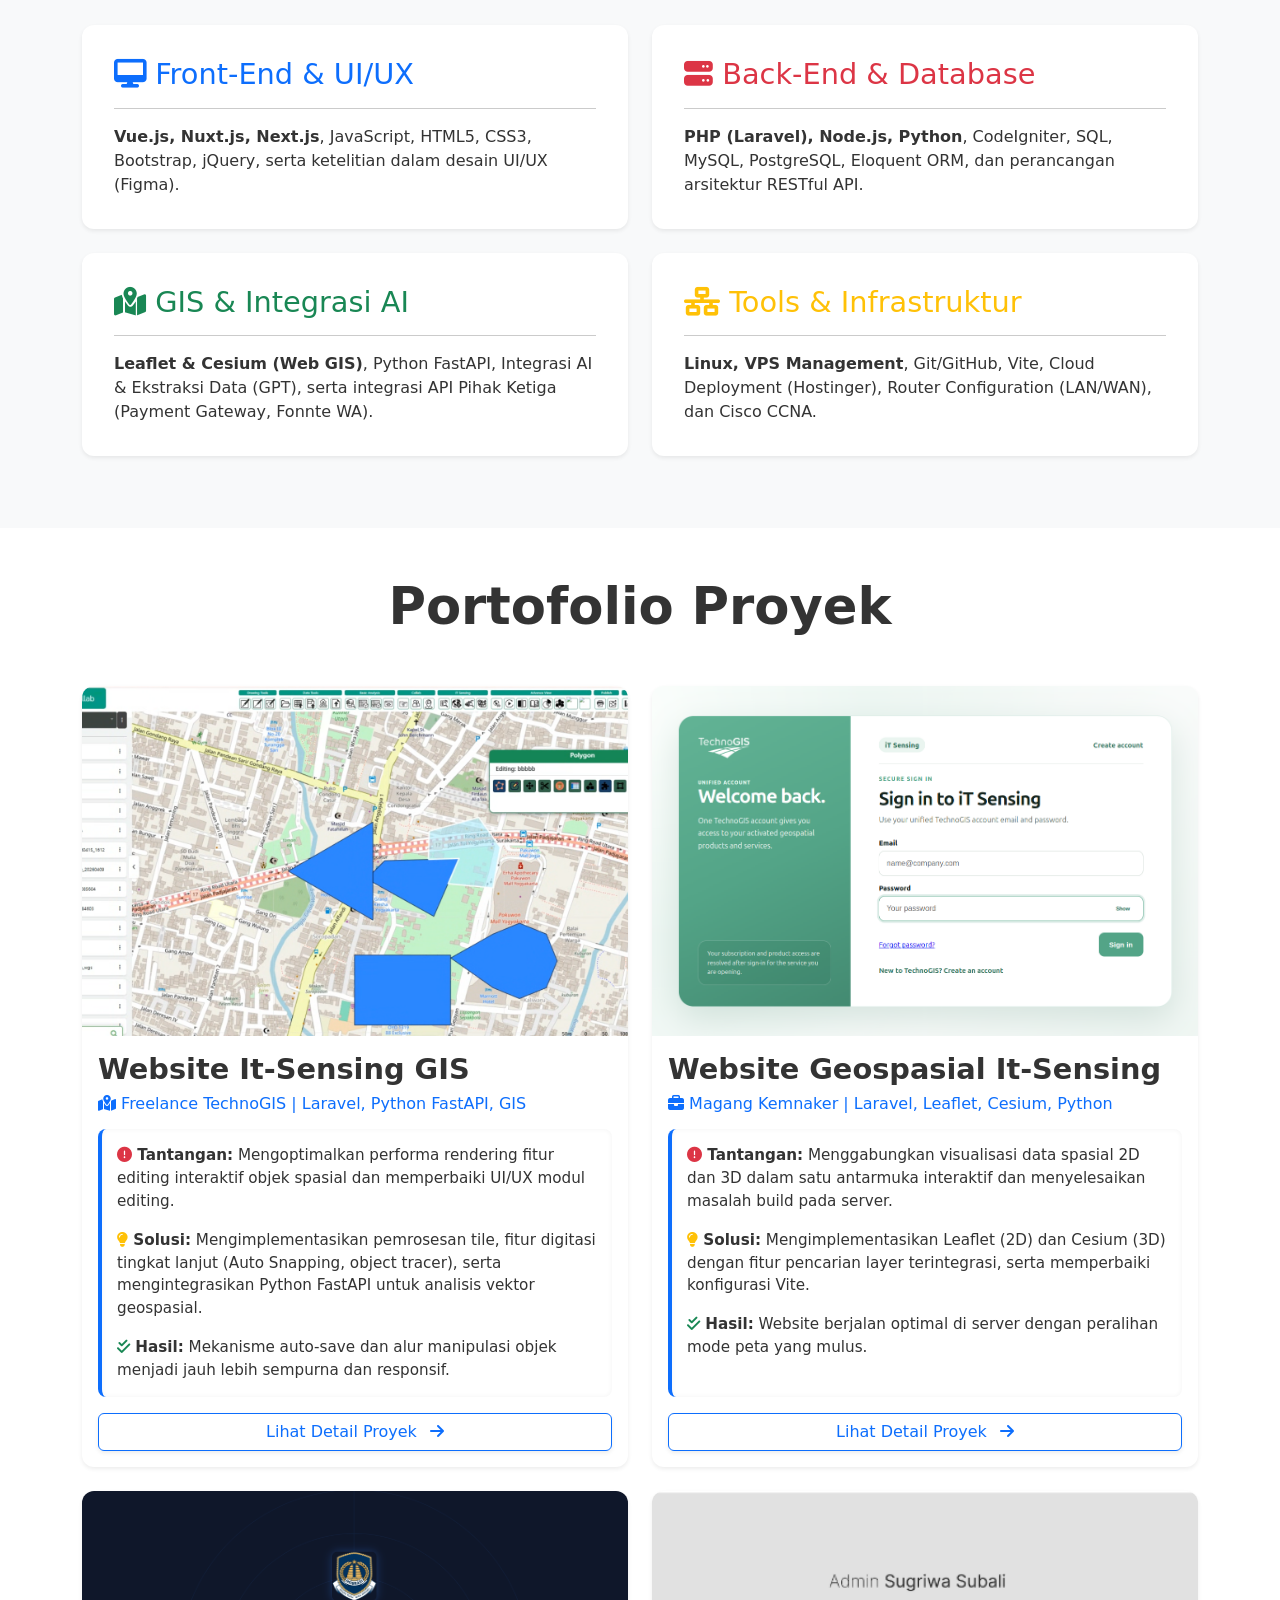
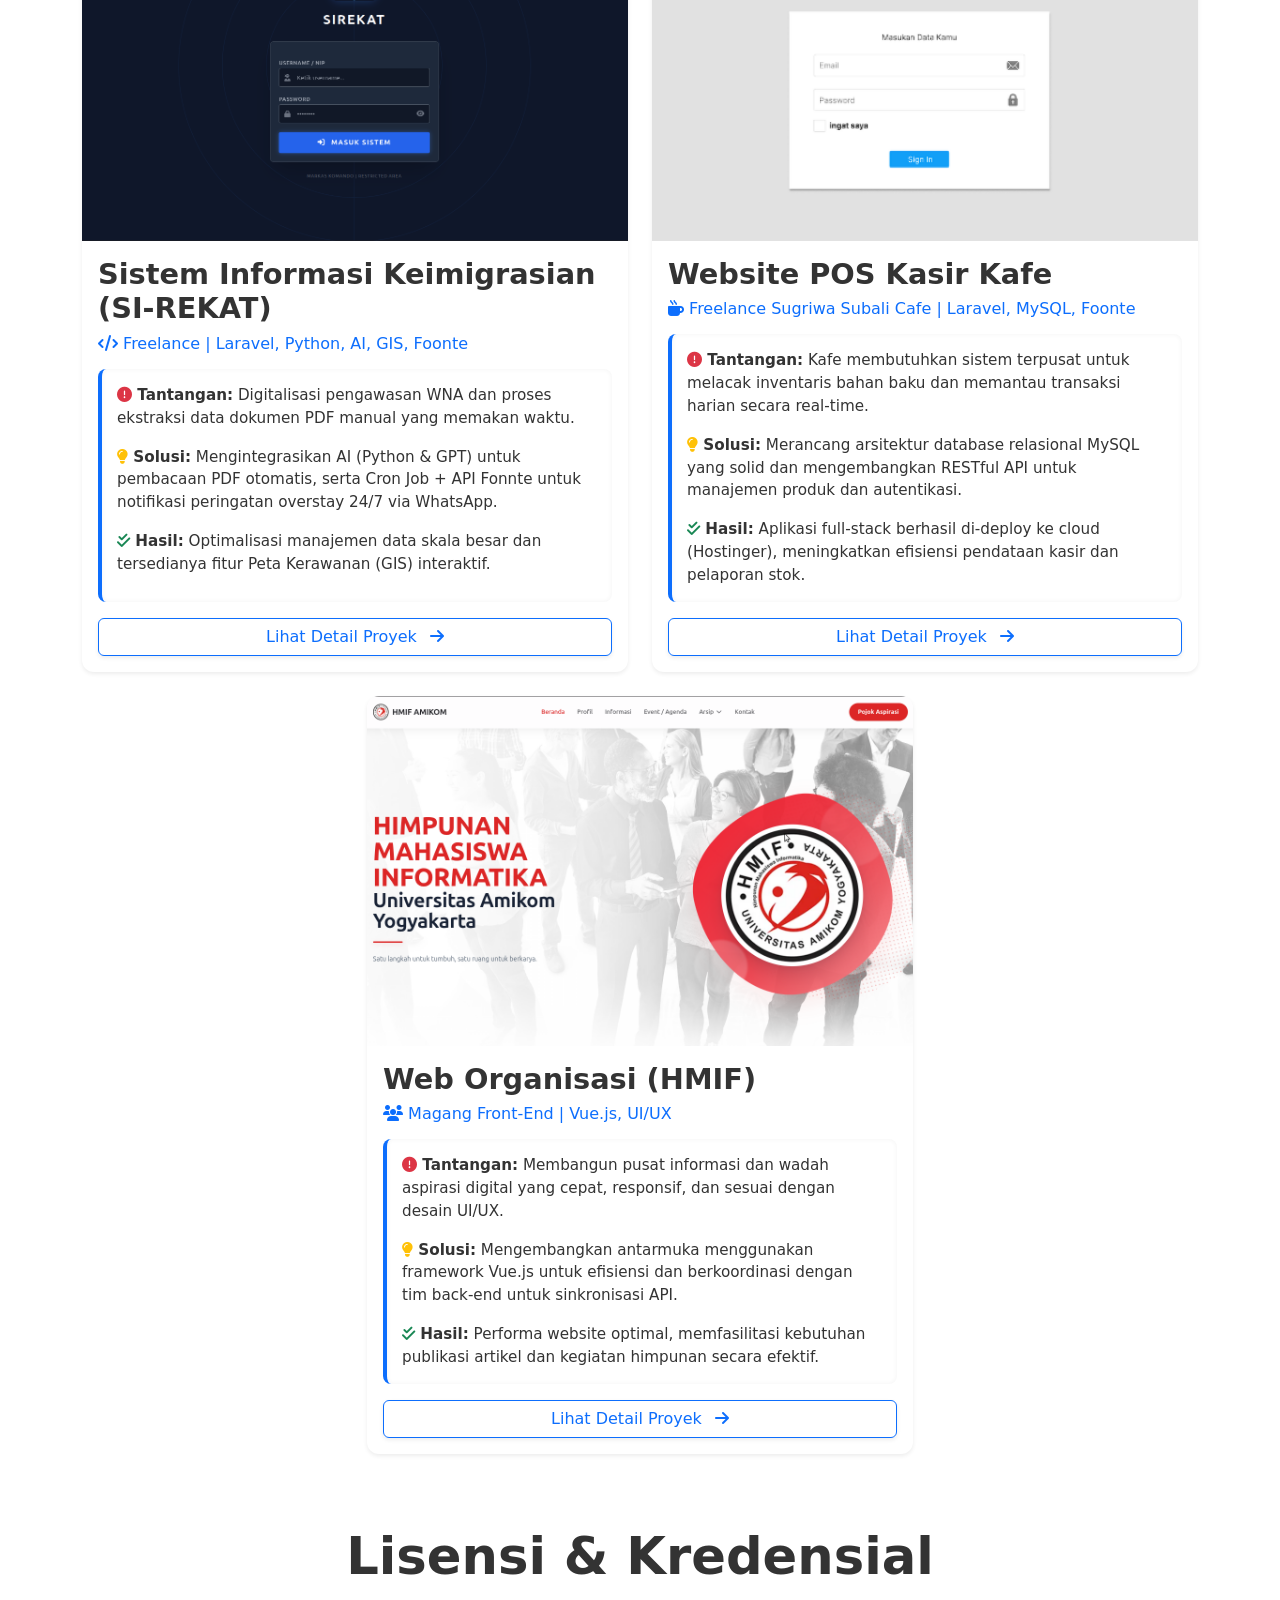
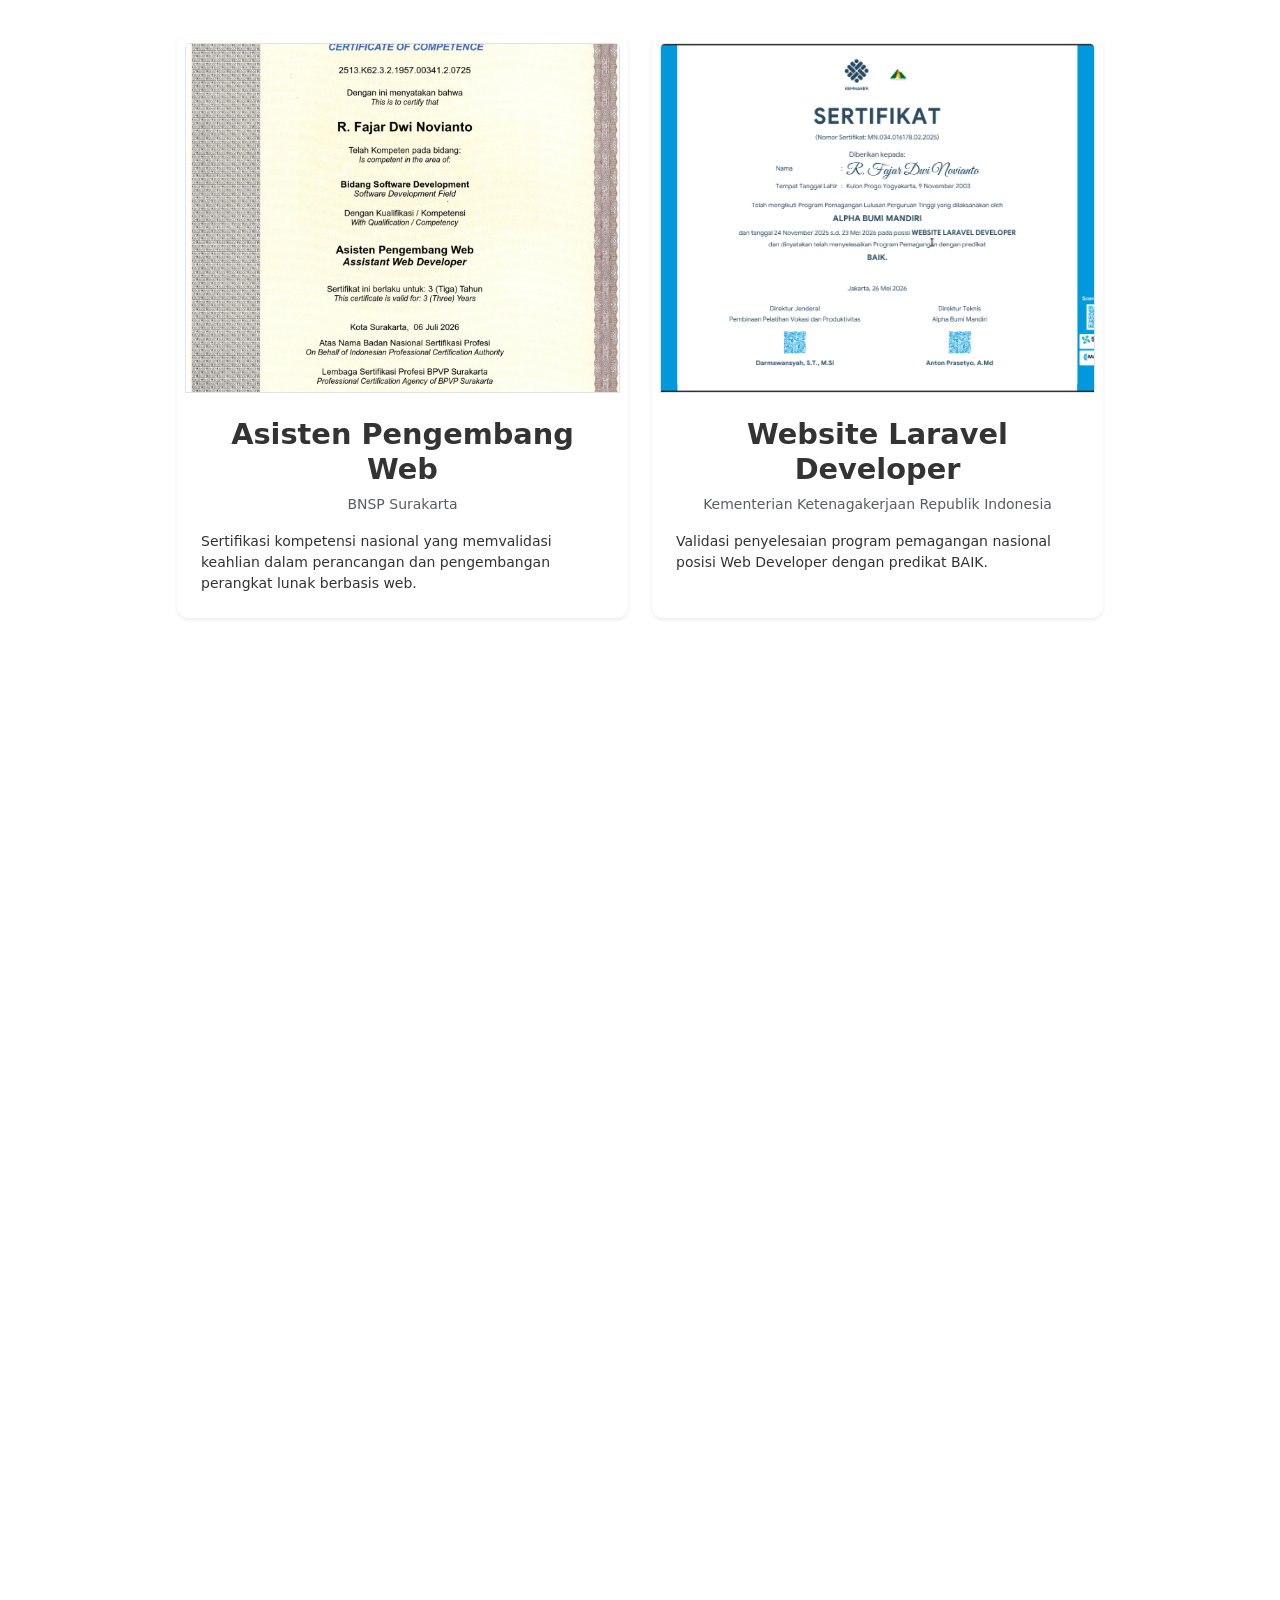
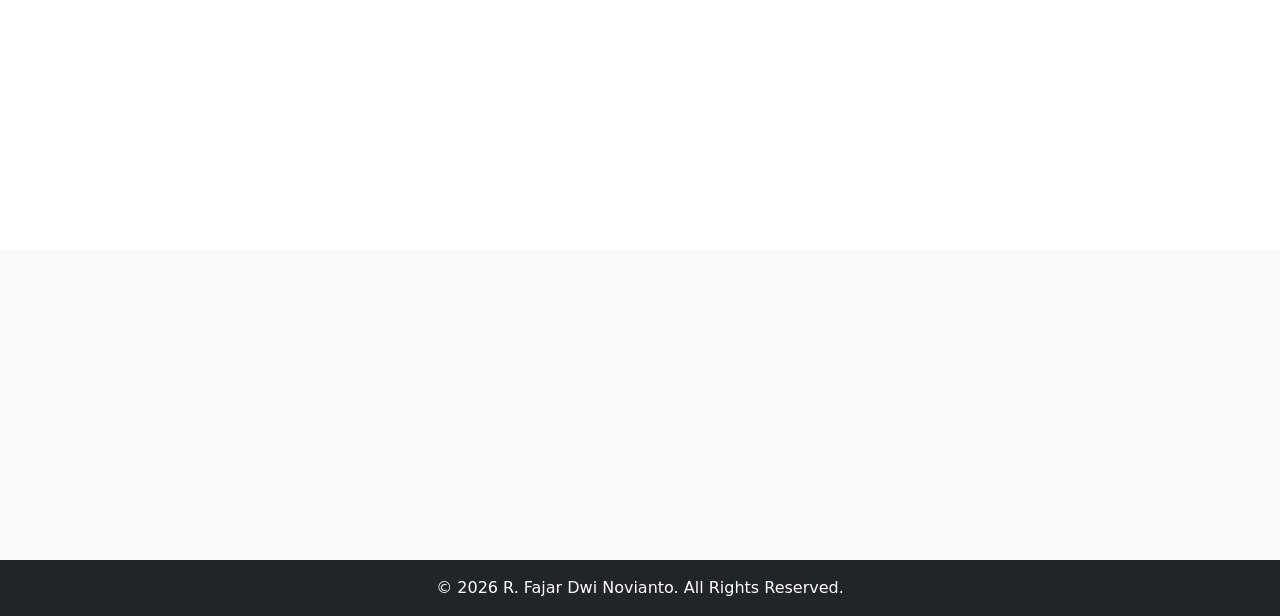
==== commit d479b3bd: "PUSH BANYAK PERBAIKAN" ====
--- a/index.html
+++ b/index.html
@@ -32,6 +32,7 @@
                             <li><a class="dropdown-item" href="#projects-web">Proyek Web</a></li>
                             <!-- <li><a class="dropdown-item" href="#projects-admin">Proyek Admin</a></li> -->
                             <li><a class="dropdown-item" href="#certificates">Sertifikat</a></li>
+                            <li><a class="dropdown-item" href="https://github.com/fajarraden09">Github</a></li>
                         </ul>
                     </li>
                     <li class="nav-item"><a class="nav-link" href="#contact">Kontak</a></li>
@@ -53,7 +54,7 @@
                 <span id="typed-text"></span><span class="cursor">|</span>
             </p>
             <p class="mt-3 text-muted fs-5 d-none d-md-block mx-auto" style="max-width: 800px;">
-                Full-Stack Web Developer Tersertifikasi yang bersemangat menerjemahkan desain UI/UX presisi ke dalam kode bersih dan sistem andal, mulai dari integrasi AI hingga visualisasi spasial (GIS).
+                Membangun ekosistem digital yang scalable dan presisi. Sebagai Full-Stack Developer tersertifikasi, saya memadukan desain UI/UX yang intuitif dengan infrastruktur kode yang tangguh, melahirkan inovasi dari integrasi AI hingga visualisasi spasial (GIS).
             </p>
             <div class="d-flex justify-content-center gap-3 mt-4 flex-wrap">
                 <a href="#projects" id="btn-proyek" class="btn btn-primary btn-lg shadow">
@@ -75,10 +76,10 @@
                 <div class="col-md-8">
                     <h3>Full-Stack Developer Tersertifikasi</h3>
                     <p class="text-muted custom-justify mt-3">
-                        Web Developer tersertifikasi dengan keahlian utama pada ekosistem PHP (Laravel) dan JavaScript (Vue.js). Memiliki rekam jejak komprehensif dalam membangun sistem digital, mulai dari perancangan arsitektur database (POS) hingga integrasi Sistem Informasi Geografis (GIS) interaktif berbasis web.
+                        Web Developer bersertifikasi profesional dengan spesialisasi pada pengembangan aplikasi Full-Stack menggunakan ekosistem PHP (Laravel) dan JavaScript (Vue.js, Nuxt.js, Next.js). Memiliki rekam jejak komprehensif dalam siklus penuh pengembangan perangkat lunak, mulai dari digitalisasi operasional bisnis (Sistem POS), ekstraksi data otomatis berbasis AI, hingga rekayasa fitur Web GIS interaktif.
                     </p>
                     <p class="text-muted custom-justify">
-                        Didukung oleh pemahaman infrastruktur jaringan (<a href="https://www.netacad.com/" target="_blank" class="text-decoration-none fw-bold">sertifikasi Cisco</a>), analisis data (<a href="https://cognitiveclass.ai/" target="_blank" class="text-decoration-none fw-bold">sertifikasi IBM</a>), dan validasi kompetensi keahlian oleh <a href="https://kemnaker.go.id/" target="_blank" class="text-decoration-none fw-bold">Kemnaker RI</a>, saya berfokus menciptakan produk perangkat lunak yang *scalable*, andal, dan memiliki antarmuka yang presisi.
+                        Didukung oleh validasi kompetensi dari <a class="text-decoration-none fw-bold">BNSP</a> dan <a class="text-decoration-none fw-bold">Kemnaker RI</a>, serta pemahaman mendalam terkait infrastruktur jaringan (<a class="text-decoration-none fw-bold">Cisco</a>) dan analisis data (<a class="text-decoration-none fw-bold">IBM</a>). Saya memadukan ketelitian desain UI/UX dengan penguasaan infrastruktur IT dasar untuk membangun, mengelola VPS, dan melakukan deployment sistem yang responsif, scalable, dan andal.
                     </p>
                 </div>
             </div>
@@ -96,11 +97,12 @@
                             <h4 class="card-title text-primary"><i class="fa-solid fa-desktop"></i> Front-End & UI/UX</h4>
                             <hr>
                             <p class="card-text">
-                                Vue.js, HTML5, CSS3, JavaScript, jQuery, Bootstrap, Tailwind, Figma (UI/UX Design).
+                                <strong>Vue.js, Nuxt.js, Next.js</strong>, JavaScript, HTML5, CSS3, Bootstrap, jQuery, serta ketelitian dalam desain UI/UX (Figma).
                             </p>
                         </div>
                     </div>
                 </div>
+
                 <!-- Back-End -->
                 <div class="col-md-6 mb-4" data-aos="zoom-in" data-aos-delay="200">
                     <div class="card shadow-sm h-100 hover-card p-3">
@@ -108,11 +110,12 @@
                             <h4 class="card-title text-danger"><i class="fa-solid fa-server"></i> Back-End & Database</h4>
                             <hr>
                             <p class="card-text">
-                                PHP, Laravel, Python, CodeIgniter, MySQL, PostgreSQL, Arsitektur Database, RESTful API Development.
+                                <strong>PHP (Laravel), Node.js, Python</strong>, CodeIgniter, SQL, MySQL, PostgreSQL, Eloquent ORM, dan perancangan arsitektur RESTful API.
                             </p>
                         </div>
                     </div>
                 </div>
+
                 <!-- GIS & Integrasi -->
                 <div class="col-md-6 mb-4" data-aos="zoom-in" data-aos-delay="300">
                     <div class="card shadow-sm h-100 hover-card p-3">
@@ -120,11 +123,12 @@
                             <h4 class="card-title text-success"><i class="fa-solid fa-map-location-dot"></i> GIS & Integrasi AI</h4>
                             <hr>
                             <p class="card-text">
-                                Leaflet.js (2D Mapping), Cesium.js (3D Visualization), Pemodelan Spasial, Integrasi AI (GPT/Python), API Fonnte (WA).
+                                <strong>Leaflet & Cesium (Web GIS)</strong>, Python FastAPI, Integrasi AI & Ekstraksi Data (GPT), serta integrasi API Pihak Ketiga (Payment Gateway, Fonnte WA).
                             </p>
                         </div>
                     </div>
                 </div>
+
                 <!-- Tools & Infrastruktur -->
                 <div class="col-md-6 mb-4" data-aos="zoom-in" data-aos-delay="400">
                     <div class="card shadow-sm h-100 hover-card p-3">
@@ -132,7 +136,7 @@
                             <h4 class="card-title text-warning"><i class="fa-solid fa-network-wired"></i> Tools & Infrastruktur</h4>
                             <hr>
                             <p class="card-text">
-                                Git, GitHub, Konfigurasi Vite, Deployment Server (Hostinger), Jaringan Dasar (Cisco CCNA).
+                                <strong>Linux, VPS Management</strong>, Git/GitHub, Vite, Cloud Deployment (Hostinger), Router Configuration (LAN/WAN), dan Cisco CCNA.
                             </p>
                         </div>
                     </div>
@@ -147,35 +151,56 @@
 
             <div id="projects-web" class="mb-5">
                 <div class="row justify-content-center">
-                    <!-- Proyek 1: -->
+                    <!-- Proyek 1: Freelance TechnoGIS-->
                     <div class="col-lg-6 mb-4" data-aos="fade-up" data-aos-delay="100">
                         <div class="card shadow-sm h-100 hover-card border-success">
-                            <!-- Ganti src dengan gambar proyek terbaru Anda -->
-                            <img src="./img/proyek_terbaru.png" class="card-img-top" alt="Proyek Terbaru"> 
-                            <!-- <div class="card-body d-flex flex-column">
-                                <h5 class="card-title fw-bold">Nama Proyek Terbaru Anda</h5>
-                                <h6 class="text-primary mb-3"><i class="fa-solid fa-star"></i> Peran Anda | Teknologi (Cth: Vue.js, Laravel)</h6>
+                            <!-- Gambar proyek menyusul, gunakan placeholder dulu -->
+                            <img src="./img/giscolab.png" class="card-img-top" alt="Proyek Web Developer TechnoGIS"> 
+                            <div class="card-body d-flex flex-column">
+                                <h5 class="card-title fw-bold">
+                                    <a href="detail.project/freelance_itsensing.html" class="text-decoration-none project-link">Website It-Sensing GIS</a>
+                                </h5>
+                                <h6 class="text-primary mb-3"><i class="fa-solid fa-map-location-dot"></i> Freelance TechnoGIS | Laravel, Python FastAPI, GIS</h6>
+                                
                                 <div class="project-details mb-3 flex-grow-1">
-                                    <p><strong><i class="fa-solid fa-circle-exclamation text-danger"></i> Tantangan:</strong> Tuliskan tantangan utama proyek ini di sini.</p>
-                                    <p><strong><i class="fa-solid fa-lightbulb text-warning"></i> Solusi:</strong> Jelaskan solusi teknis yang Anda buat.</p>
-                                    <p class="mb-0"><strong><i class="fa-solid fa-check-double text-success"></i> Hasil:</strong> Tuliskan dampak atau hasil akhirnya.</p>
-                                </div>
-                            </div> -->
-                        </div>
-                    </div>
-
-                    <!-- Proyek 2: TecnoGIS -->
+                                    <p><strong><i class="fa-solid fa-circle-exclamation text-danger"></i> Tantangan:</strong> Mengoptimalkan performa rendering fitur editing interaktif objek spasial dan memperbaiki UI/UX modul editing.</p>
+                                    <p><strong><i class="fa-solid fa-lightbulb text-warning"></i> Solusi:</strong> Mengimplementasikan pemrosesan tile, fitur digitasi tingkat lanjut (Auto Snapping, object tracer), serta mengintegrasikan Python FastAPI untuk analisis vektor geospasial.</p>
+                                    <p class="mb-0"><strong><i class="fa-solid fa-check-double text-success"></i> Hasil:</strong> Mekanisme auto-save dan alur manipulasi objek menjadi jauh lebih sempurna dan responsif.</p>
+                                </div>
+
+                                <!-- Tombol Lihat Detail Proyek -->
+                                <a href="detail.project/freelance_itsensing.html" class="btn btn-outline-primary w-100 shadow-sm">
+                                    Lihat Detail Proyek <i class="fa-solid fa-arrow-right ms-2"></i>
+                                </a>
+                            </div>
+                        </div>
+                    </div>
+                    
+                    <!-- Proyek 2: Magang TecnoGIS -->
                     <div class="col-lg-6 mb-4" data-aos="fade-up" data-aos-delay="300">
                         <div class="card shadow-sm h-100 hover-card">
-                            <img src="./img/webgis.png" class="card-img-top" alt="Proyek Web GIS">
+                            <img src="./img/login_sensing.png" class="card-img-top" alt="Proyek Web GIS">
                             <div class="card-body d-flex flex-column">
-                                <h5 class="card-title fw-bold">Aplikasi Web GIS & Storymap</h5>
+                                
+                                <!-- INI BAGIAN YANG DIUBAH (Tanpa target="_blank") -->
+                                <h5 class="card-title fw-bold">
+                                    <a href="detail.project/magang_itsensing.html" class="text-decoration-none project-link">
+                                        Website Geospasial It-Sensing <i class="fa-solid fa-xs ms-2"></i>
+                                    </a>
+                                </h5>
+                                <!-- ======================= -->
+
                                 <h6 class="text-primary mb-3"><i class="fa-solid fa-briefcase"></i> Magang Kemnaker | Laravel, Leaflet, Cesium, Python</h6>
                                 <div class="project-details mb-3 flex-grow-1">
                                     <p><strong><i class="fa-solid fa-circle-exclamation text-danger"></i> Tantangan:</strong> Menggabungkan visualisasi data spasial 2D dan 3D dalam satu antarmuka interaktif dan menyelesaikan masalah build pada server.</p>
                                     <p><strong><i class="fa-solid fa-lightbulb text-warning"></i> Solusi:</strong> Mengimplementasikan Leaflet (2D) dan Cesium (3D) dengan fitur pencarian layer terintegrasi, serta memperbaiki konfigurasi Vite.</p>
                                     <p class="mb-0"><strong><i class="fa-solid fa-check-double text-success"></i> Hasil:</strong> Website berjalan optimal di server dengan peralihan mode peta yang mulus.</p>
                                 </div>
+
+                                <!-- Tombol Lihat Detail Proyek -->
+                                <a href="detail.project/magang_itsensing.html" class="btn btn-outline-primary w-100 shadow-sm">
+                                    Lihat Detail Proyek <i class="fa-solid fa-arrow-right ms-2"></i>
+                                </a>
                             </div>
                         </div>
                     </div>
@@ -183,33 +208,47 @@
                     <!-- Proyek 3: SI-REKAT -->
                     <div class="col-lg-6 mb-4" data-aos="fade-up" data-aos-delay="200">
                         <div class="card shadow-sm h-100 hover-card border-primary">
-                            <img src="./img/sirekat.png" class="card-img-top" alt="Proyek SI-REKAT"> 
+                            <img src="./img/sirekat-2.png" class="card-img-top" alt="Proyek SI-REKAT"> 
                             <div class="card-body d-flex flex-column">
-                                <h5 class="card-title fw-bold">Sistem Informasi Keimigrasian (SI-REKAT)</h5>
+                                <!-- Judul dengan Link Tanpa Panah -->
+                                <h5 class="card-title fw-bold">
+                                    <a href="detail.project/sirekat.html" class="text-decoration-none project-link">Sistem Informasi Keimigrasian (SI-REKAT)</a>
+                                </h5>
                                 <h6 class="text-primary mb-3"><i class="fa-solid fa-code"></i> Freelance | Laravel, Python, AI, GIS, Foonte</h6>
                                 <div class="project-details mb-3 flex-grow-1">
                                     <p><strong><i class="fa-solid fa-circle-exclamation text-danger"></i> Tantangan:</strong> Digitalisasi pengawasan WNA dan proses ekstraksi data dokumen PDF manual yang memakan waktu.</p>
                                     <p><strong><i class="fa-solid fa-lightbulb text-warning"></i> Solusi:</strong> Mengintegrasikan AI (Python & GPT) untuk pembacaan PDF otomatis, serta Cron Job + API Fonnte untuk notifikasi peringatan overstay 24/7 via WhatsApp.</p>
                                     <p class="mb-0"><strong><i class="fa-solid fa-check-double text-success"></i> Hasil:</strong> Optimalisasi manajemen data skala besar dan tersedianya fitur Peta Kerawanan (GIS) interaktif.</p>
                                 </div>
-                            </div>
-                        </div>
-                    </div>
-
-                    
+
+                                <!-- Tombol Lihat Detail Proyek -->
+                                <a href="detail.project/sirekat.html" class="btn btn-outline-primary w-100 shadow-sm">
+                                    Lihat Detail Proyek <i class="fa-solid fa-arrow-right ms-2"></i>
+                                </a>
+                            </div>
+                        </div>
+                    </div>
 
                     <!-- Proyek 4: POS Kasir -->
                     <div class="col-lg-6 mb-4" data-aos="fade-up" data-aos-delay="400">
                         <div class="card shadow-sm h-100 hover-card">
-                            <img src="./img/Kafe_admin.png" class="card-img-top" alt="Proyek POS Kasir">
+                            <img src="./img/LOGIN_SS.png" class="card-img-top" alt="Proyek POS Kasir">
                             <div class="card-body d-flex flex-column">
-                                <h5 class="card-title fw-bold">Website POS Kasir Kafe</h5>
+                                <!-- Judul dengan Link Tanpa Panah -->
+                                <h5 class="card-title fw-bold">
+                                    <a href="detail.project/POS_SS.html" class="text-decoration-none project-link">Website POS Kasir Kafe</a>
+                                </h5>
                                 <h6 class="text-primary mb-3"><i class="fa-solid fa-mug-hot"></i> Freelance Sugriwa Subali Cafe | Laravel, MySQL, Foonte</h6>
                                 <div class="project-details mb-3 flex-grow-1">
                                     <p><strong><i class="fa-solid fa-circle-exclamation text-danger"></i> Tantangan:</strong> Kafe membutuhkan sistem terpusat untuk melacak inventaris bahan baku dan memantau transaksi harian secara real-time.</p>
                                     <p><strong><i class="fa-solid fa-lightbulb text-warning"></i> Solusi:</strong> Merancang arsitektur database relasional MySQL yang solid dan mengembangkan RESTful API untuk manajemen produk dan autentikasi.</p>
                                     <p class="mb-0"><strong><i class="fa-solid fa-check-double text-success"></i> Hasil:</strong> Aplikasi full-stack berhasil di-deploy ke cloud (Hostinger), meningkatkan efisiensi pendataan kasir dan pelaporan stok.</p>
                                 </div>
+
+                                <!-- Tombol Lihat Detail Proyek -->
+                                <a href="detail.project/POS_SS.html" class="btn btn-outline-primary w-100 shadow-sm">
+                                    Lihat Detail Proyek <i class="fa-solid fa-arrow-right ms-2"></i>
+                                </a>
                             </div>
                         </div>
                     </div>
@@ -217,15 +256,23 @@
                     <!-- Proyek 5: HMIF -->
                     <div class="col-lg-6 mb-4" data-aos="fade-up" data-aos-delay="500">
                         <div class="card shadow-sm h-100 hover-card">
-                            <img src="./img/organisasi.png" class="card-img-top" alt="Website HMIF">
+                            <img src="./img/hmif1.png" class="card-img-top" alt="Website HMIF">
                             <div class="card-body d-flex flex-column">
-                                <h5 class="card-title fw-bold">Web Organisasi (HMIF)</h5>
-                                <h6 class="text-primary mb-3"><i class="fa-solid fa-users"></i> Front-End | Vue.js, UI/UX</h6>
+                                <!-- Judul dengan Link Tanpa Panah -->
+                                <h5 class="card-title fw-bold">
+                                    <a href="detail.project/magang_HMIF.html" class="text-decoration-none project-link">Web Organisasi (HMIF)</a>
+                                </h5>
+                                <h6 class="text-primary mb-3"><i class="fa-solid fa-users"></i> Magang Front-End | Vue.js, UI/UX</h6>
                                 <div class="project-details mb-3 flex-grow-1">
                                     <p><strong><i class="fa-solid fa-circle-exclamation text-danger"></i> Tantangan:</strong> Membangun pusat informasi dan wadah aspirasi digital yang cepat, responsif, dan sesuai dengan desain UI/UX.</p>
                                     <p><strong><i class="fa-solid fa-lightbulb text-warning"></i> Solusi:</strong> Mengembangkan antarmuka menggunakan framework Vue.js untuk efisiensi dan berkoordinasi dengan tim back-end untuk sinkronisasi API.</p>
                                     <p class="mb-0"><strong><i class="fa-solid fa-check-double text-success"></i> Hasil:</strong> Performa website optimal, memfasilitasi kebutuhan publikasi artikel dan kegiatan himpunan secara efektif.</p>
                                 </div>
+
+                                <!-- Tombol Lihat Detail Proyek -->
+                                <a href="detail.project/magang_HMIF.html" class="btn btn-outline-primary w-100 shadow-sm">
+                                    Lihat Detail Proyek <i class="fa-solid fa-arrow-right ms-2"></i>
+                                </a>
                             </div>
                         </div>
                     </div>
@@ -237,9 +284,38 @@
                 <h2 class="text-center mb-5" data-aos="fade-right">Lisensi & Kredensial</h2>
                 <div class="row justify-content-center">
 
-                    <!-- Sertifikat Cisco -->
-                    <div class="col-md-4 mb-4" data-aos="fade-up" data-aos-delay="200">
-                        <div class="card shadow-sm h-100 hover-card text-center p-2">
+                    <!-- Sertifikat 1: BNSP (Vertikal) -->
+                    <div class="col-md-6 col-lg-5 mb-4" data-aos="fade-up" data-aos-delay="100">
+                        <div class="card shadow-sm h-100 hover-card text-center p-2 border-danger">
+                            <!-- Masukkan gambar vertikal Anda di src ini -->
+                            <img src="./img/sertif_bnsp.jpg" class="card-img-top border cert-img" alt="Sertifikat BNSP">
+                            <div class="card-body d-flex flex-column justify-content-between">
+                                <div>
+                                    <h5 class="card-title fw-bold mt-2">Asisten Pengembang Web</h5>
+                                    <p class="card-text text-muted small">BNSP Surakarta</p>
+                                    <p class="card-text small text-start">Sertifikasi kompetensi nasional yang memvalidasi keahlian dalam perancangan dan pengembangan perangkat lunak berbasis web.</p>
+                                </div>
+                            </div>
+                        </div>
+                    </div>
+
+                    <!-- Sertifikat 2: Kemnaker -->
+                    <div class="col-md-6 col-lg-5 mb-4" data-aos="fade-up" data-aos-delay="200">
+                        <div class="card shadow-sm h-100 hover-card text-center p-2 border-success">
+                            <img src="./img/sertif_webgis.png" class="card-img-top border cert-img" alt="Sertifikat Kemnaker">
+                            <div class="card-body d-flex flex-column justify-content-between">
+                                <div>
+                                    <h5 class="card-title fw-bold mt-2">Website Laravel Developer</h5>
+                                    <p class="card-text text-muted small">Kementerian Ketenagakerjaan Republik Indonesia</p>
+                                    <p class="card-text small text-start">Validasi penyelesaian program pemagangan nasional posisi Web Developer dengan predikat BAIK.</p>
+                                </div>
+                            </div>
+                        </div>
+                    </div>
+                    
+                    <!-- Sertifikat 3: Cisco -->
+                    <div class="col-md-6 col-lg-5 mb-4" data-aos="fade-up" data-aos-delay="300">
+                        <div class="card shadow-sm h-100 hover-card text-center p-2 border-primary">
                             <img src="./img/ccna.png" class="card-img-top border cert-img" alt="Sertifikat Cisco">
                             <div class="card-body d-flex flex-column justify-content-between">
                                 <div>
@@ -247,30 +323,13 @@
                                     <p class="card-text text-muted small">Cisco Networking Academy</p>
                                     <p class="card-text small text-start">Sertifikasi pemahaman dasar infrastruktur jaringan, IP addressing, dan protokol komunikasi.</p>
                                 </div>
-                                <!-- Masukkan link verifikasi Cisco mu di href -->
-                                <!-- <a href="#" target="_blank" class="btn btn-sm btn-outline-primary mt-3 w-100"><i class="fa-solid fa-award"></i> Validasi Kredensial</a> -->
-                            </div>
-                        </div>
-                    </div>
-
-                    <!-- Sertifikat Kemnaker -->
-                    <div class="col-md-4 mb-4" data-aos="fade-up" data-aos-delay="100">
-                        <div class="card shadow-sm h-100 hover-card text-center p-2">
-                            <img src="./img/sertif_webgis.png" class="card-img-top border cert-img" alt="Sertifikat Kemnaker">
-                            <div class="card-body d-flex flex-column justify-content-between">
-                                <div>
-                                    <h5 class="card-title fw-bold mt-2">Website Laravel Developer</h5>
-                                    <p class="card-text text-muted small">Kemnaker RI x Alpha Bumi Mandiri</p>
-                                    <p class="card-text small text-start">Validasi penyelesaian program pemagangan nasional posisi Web Developer dengan predikat BAIK.</p>
-                                </div>
-                                <!-- <a href="#" target="_blank" class="btn btn-sm btn-outline-primary mt-3 w-100"><i class="fa-solid fa-award"></i> Validasi Kredensial</a> -->
-                            </div>
-                        </div>
-                    </div>
-                    
-                    <!-- Sertifikat IBM -->
-                    <div class="col-md-4 mb-4" data-aos="fade-up" data-aos-delay="300">
-                        <div class="card shadow-sm h-100 hover-card text-center p-2">
+                            </div>
+                        </div>
+                    </div>
+
+                    <!-- Sertifikat 4: IBM -->
+                    <div class="col-md-6 col-lg-5 mb-4" data-aos="fade-up" data-aos-delay="400">
+                        <div class="card shadow-sm h-100 hover-card text-center p-2 border-info">
                             <img src="./img/Python-course.png" class="card-img-top border cert-img" alt="Sertifikat IBM Python">
                             <div class="card-body d-flex flex-column justify-content-between">
                                 <div>
@@ -278,8 +337,34 @@
                                     <p class="card-text text-muted small">IBM Developer Skills Network</p>
                                     <p class="card-text small text-start">Validasi kemampuan pemrograman Python tingkat dasar dengan fokus pada pengolahan dan analisis data.</p>
                                 </div>
-                                <!-- Masukkan link verifikasi IBM mu di href -->
-                                <!-- <a href="https://courses.cognitiveclass.ai/certificates/8bc43e862001447f9ab6d17292abd644" target="_blank" class="btn btn-sm btn-outline-primary mt-3 w-100"><i class="fa-solid fa-award"></i> Validasi Kredensial</a> -->
+                            </div>
+                        </div>
+                    </div>
+
+                    <!-- Sertifikat 5: TOEFL (Berada di tengah bawah) -->
+                    <div class="col-md-6 col-lg-5 mb-4" data-aos="fade-up" data-aos-delay="500">
+                        <div class="card shadow-sm h-100 hover-card text-center p-2 border-warning">
+                            <img src="./img/toefl.jpg" class="card-img-top border cert-img" alt="Sertifikat TOEFL">
+                            <div class="card-body d-flex flex-column justify-content-between">
+                                <div>
+                                    <h5 class="card-title fw-bold mt-2">Certificate TOEFL</h5>
+                                    <p class="card-text text-muted small">Amikom English Proficiency Test</p>
+                                    <p class="card-text small text-start">Validasi kemampuan berbahasa Inggris akademis dan profesional, mencakup kecakapan pemahaman membaca dan mendengarkan.</p>
+                                </div>
+                            </div>
+                        </div>
+                    </div>
+
+                    <!-- Sertifikat 6: Ketum -->
+                    <div class="col-md-6 col-lg-5 mb-4" data-aos="fade-up" data-aos-delay="500">
+                        <div class="card shadow-sm h-100 hover-card text-center p-2 border-warning">
+                            <img src="./img/E Sertifikat KETUM.jpg" class="card-img-top border cert-img" alt="Sertifikat TOEFL">
+                            <div class="card-body d-flex flex-column justify-content-between">
+                                <div>
+                                    <h5 class="card-title fw-bold mt-2">Certificate KETUM</h5>
+                                    <p class="card-text text-muted small">Ketua Umum</p>
+                                    <p class="card-text small text-start">Sertifikat sebagai Ketua Umum organisasi.</p>
+                                </div>
                             </div>
                         </div>
                     </div>
@@ -296,8 +381,10 @@
             <h2 class="mb-4">Hubungi Saya</h2>
             <p class="lead">Mari berkolaborasi untuk menciptakan solusi digital terbaik.</p>
             <div class="d-flex justify-content-center gap-4 mt-4 flex-wrap">
-                <p class="h4"><i class="fa-solid fa-envelope text-danger"></i> fajarraden9019@gmail.com</p>
+                <p class="h4"><i class="fa-solid fa-envelope text-danger"></i> <a href="mailto:fajarraden9019@gmail.com" target="_blank" class="text-decoration-none">fajarraden9019@gmail.com</a></p>
                 <p class="h4"><i class="fa-brands fa-whatsapp text-success"></i> <a href="https://wa.me/6281225061527" target="_blank" class="text-decoration-none">+6281225061527</a></p>
+                <p class="h4"><i class="fa-brands fa-github text-dark"></i> <a href="https://github.com/fajarraden09" target="_blank" rel="noopener noreferrer" class="text-decoration-none text-dark">Github</a></p>
+
             </div>
             <button onclick="window.print()" class="btn btn-secondary mt-4 shadow-sm hover-btn no-print">
                 <i class="fas fa-print"></i> Cetak Halaman Portofolio
@@ -319,7 +406,7 @@
         </div>
     </div>
 
-    <footer class="py-4 bg-dark text-white text-center">
+    <footer class="py-3 bg-dark text-white text-center">
         <div class="container">
             <p class="mb-0">&copy; 2026 R. Fajar Dwi Novianto. All Rights Reserved.</p>
         </div>
--- a/style.css
+++ b/style.css
@@ -54,6 +54,20 @@
 }
 #projects .card-title {
     font-size: 1.8rem;
+}
+
+/* --- MENYERAGAMKAN UKURAN & EFEK ZOOM GAMBAR PROYEK --- */
+#projects .card-img-top {
+    height: 350px; 
+    width: 100%;
+    object-fit: cover; 
+    object-position: center; 
+    cursor: zoom-in; /* Mengubah kursor menjadi kaca pembesar */
+    transition: opacity 0.3s ease; /* Transisi halus saat di-hover */
+}
+
+#projects .card-img-top:hover {
+    opacity: 0.8; /* Gambar sedikit meredup/transparan saat disorot mouse */
 }
 
 /* Memperbaiki ukuran foto di bagian 'Tentang Saya' */
@@ -443,9 +457,13 @@
     } 
 }
 
-/* --- EFEK ZOOM GAMBAR SERTIFIKAT --- */
+/* --- EFEK & UKURAN SERTIFIKAT --- */
 .cert-img {
-    cursor: zoom-in; /* Mengubah kursor jadi ikon kaca pembesar */
+    height: 220px; /* Memaksa semua gambar memiliki tinggi yang seragam */
+    width: 100%;
+    object-fit: cover; /* Memotong gambar secara proporsional agar tidak gepeng */
+    object-position: top; /* Fokuskan potongan pada bagian atas/judul sertifikat */
+    cursor: zoom-in;
     transition: opacity 0.3s ease, transform 0.3s ease;
 }
 
@@ -461,4 +479,14 @@
 
 #imageModal .btn-close:hover {
     opacity: 1;
+}
+
+/* --- STYLE UNTUK LINK JUDUL PROYEK --- */
+.project-link {
+    color: var(--text-color); /* Akan otomatis menyesuaikan dark/light mode */
+    transition: color 0.3s ease;
+}
+
+.project-link:hover {
+    color: #0d6efd; /* Berubah menjadi biru saat disorot mouse */
 }
